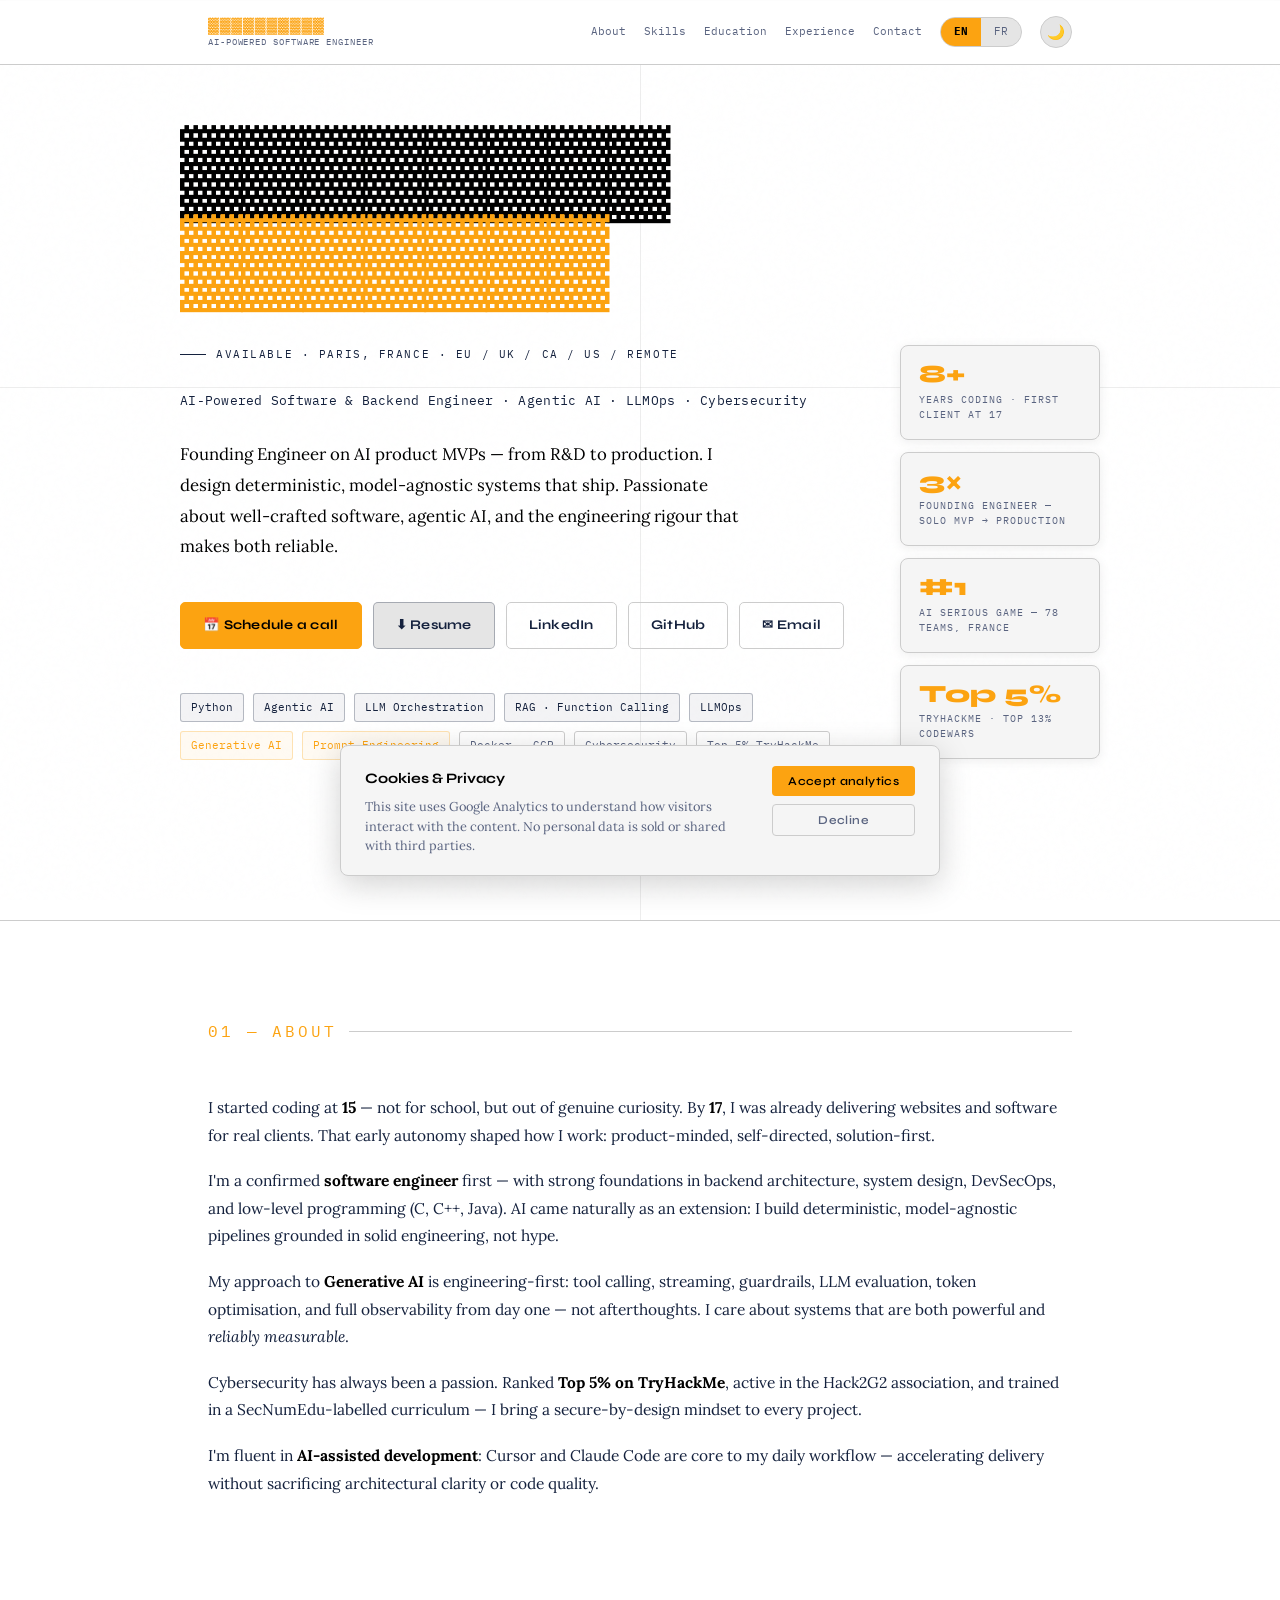
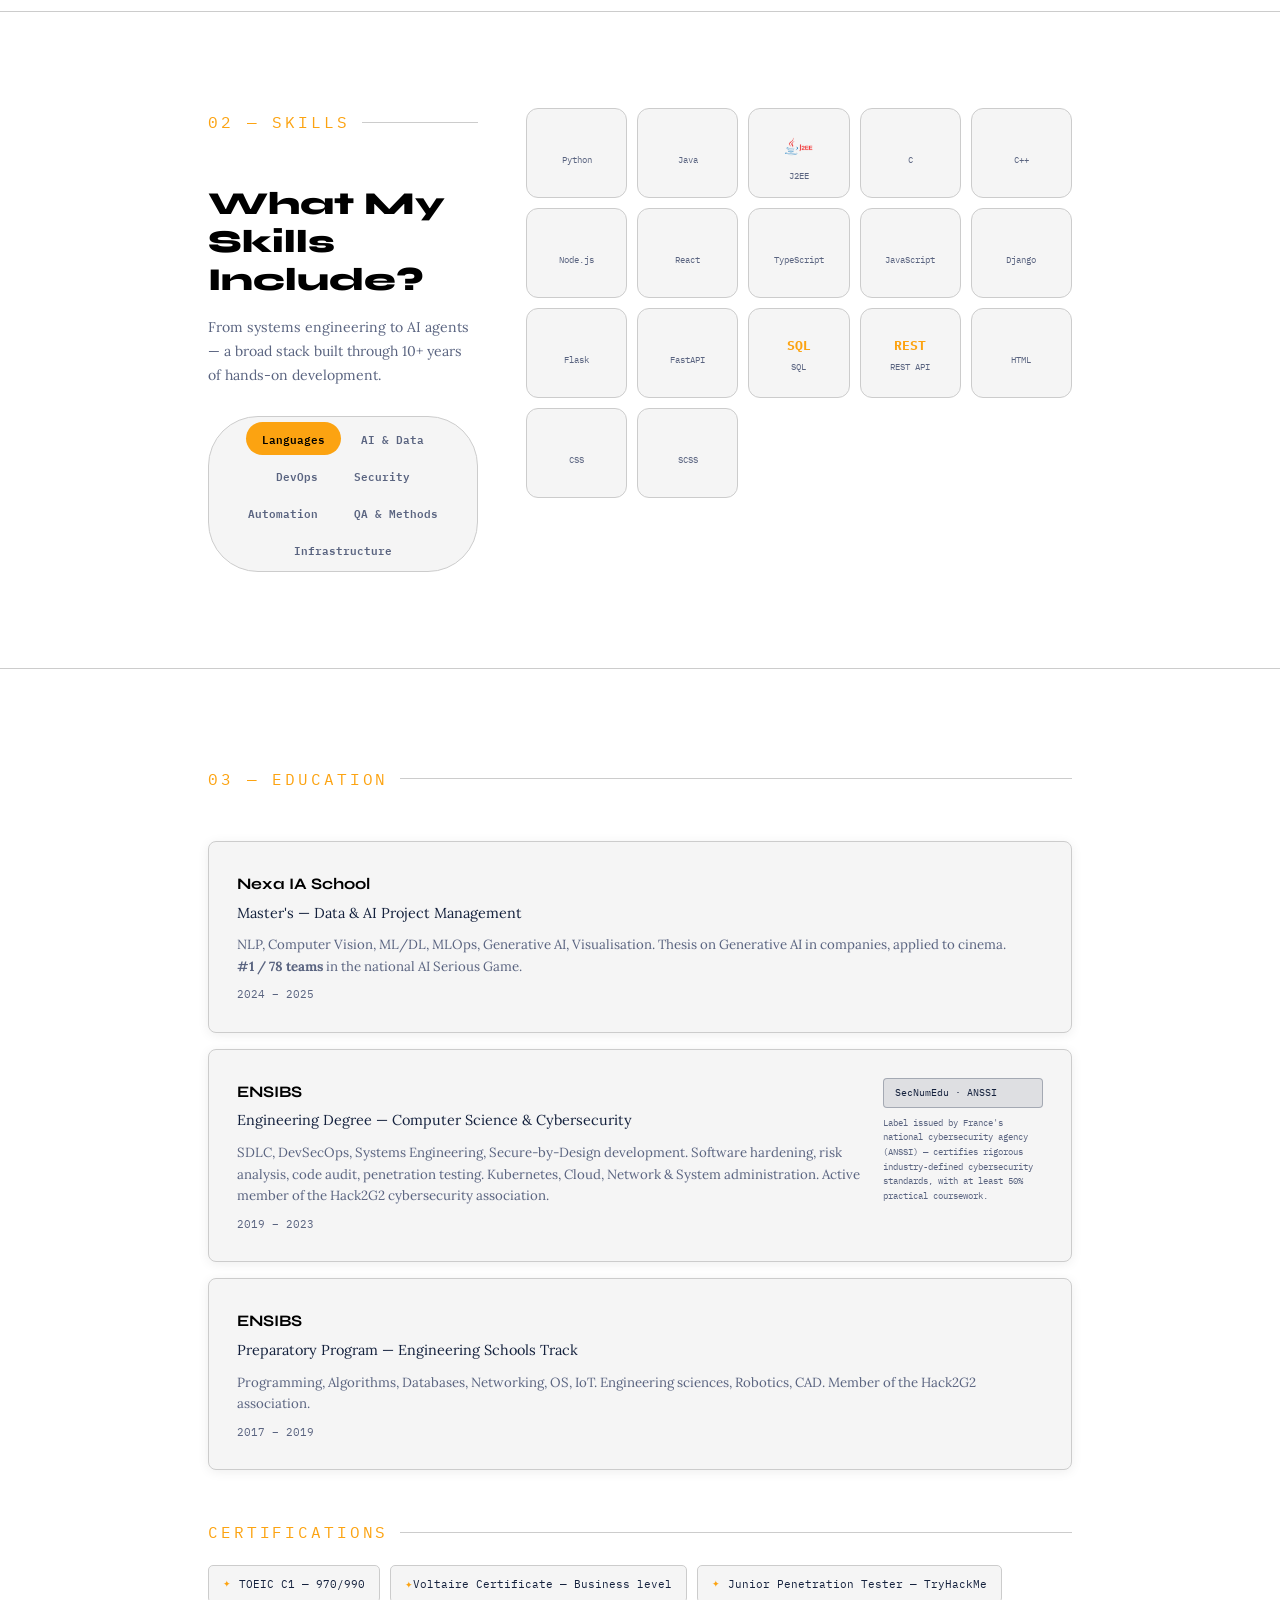
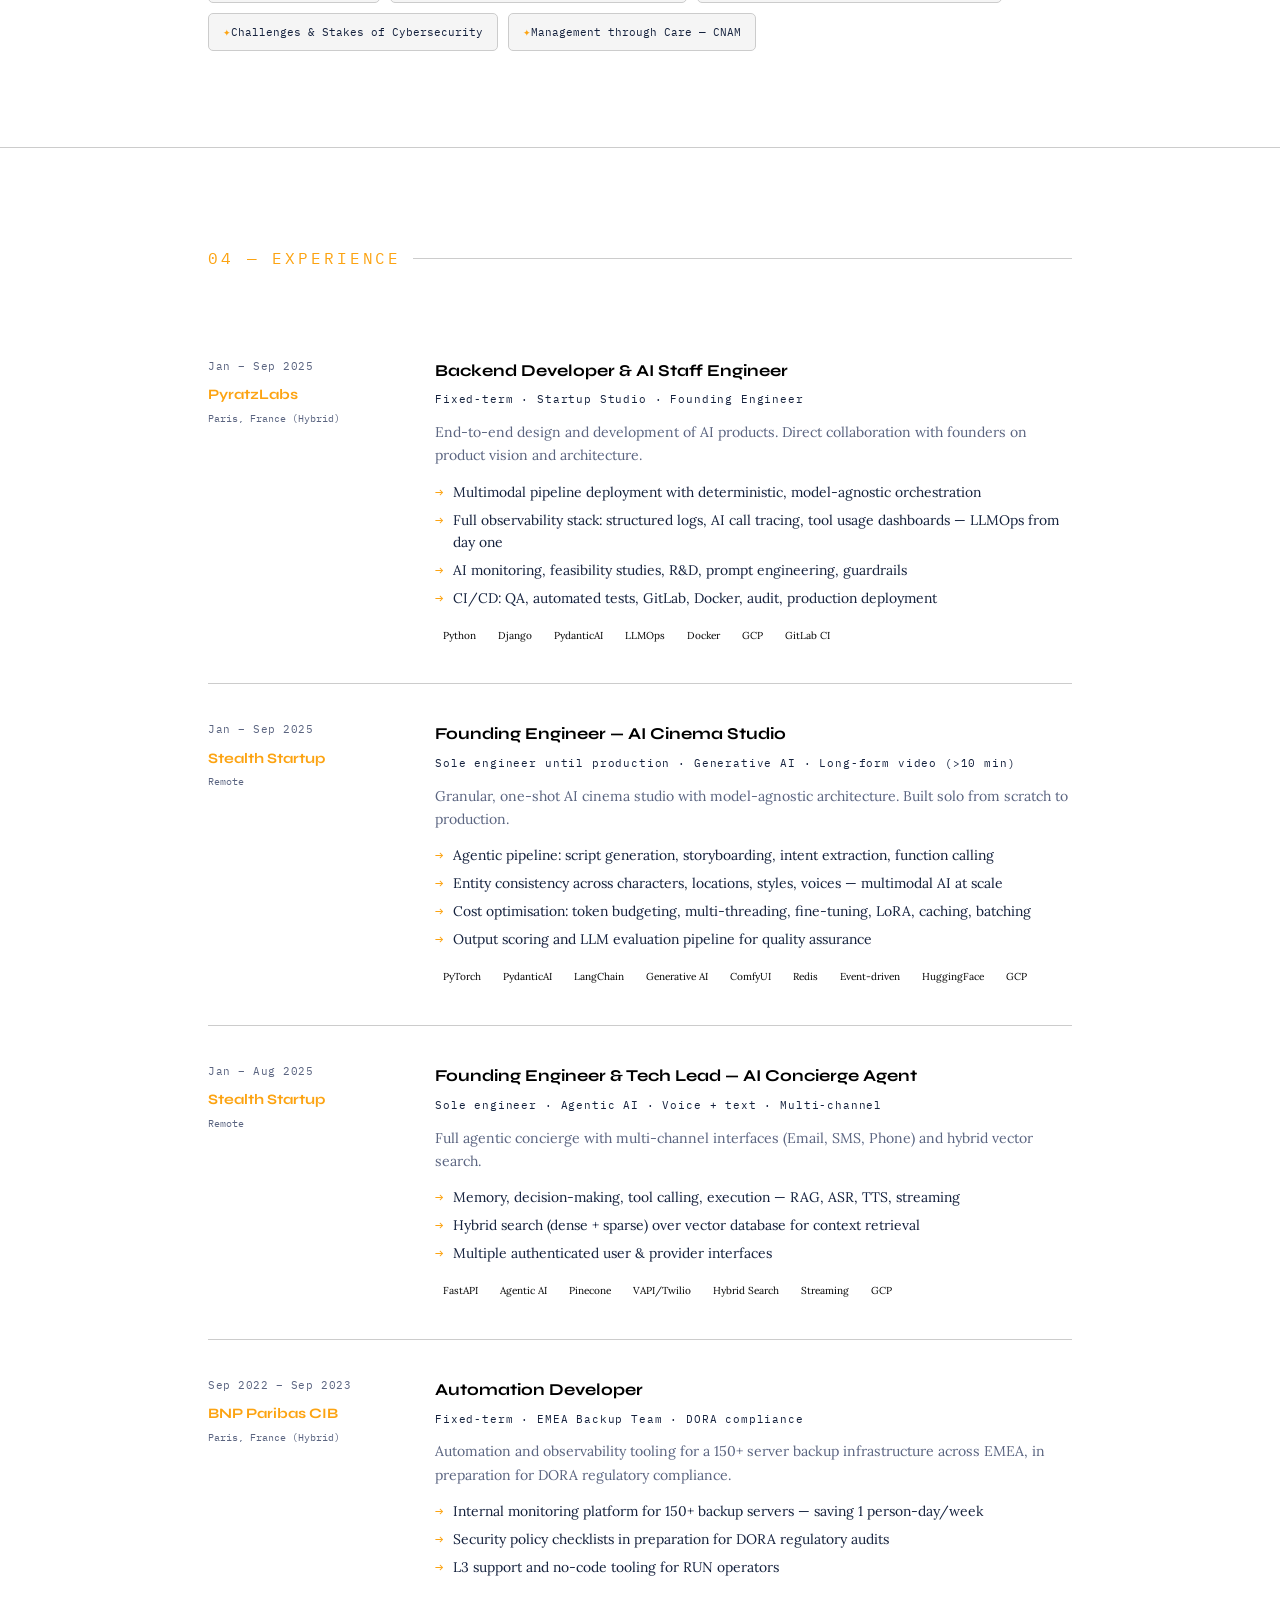
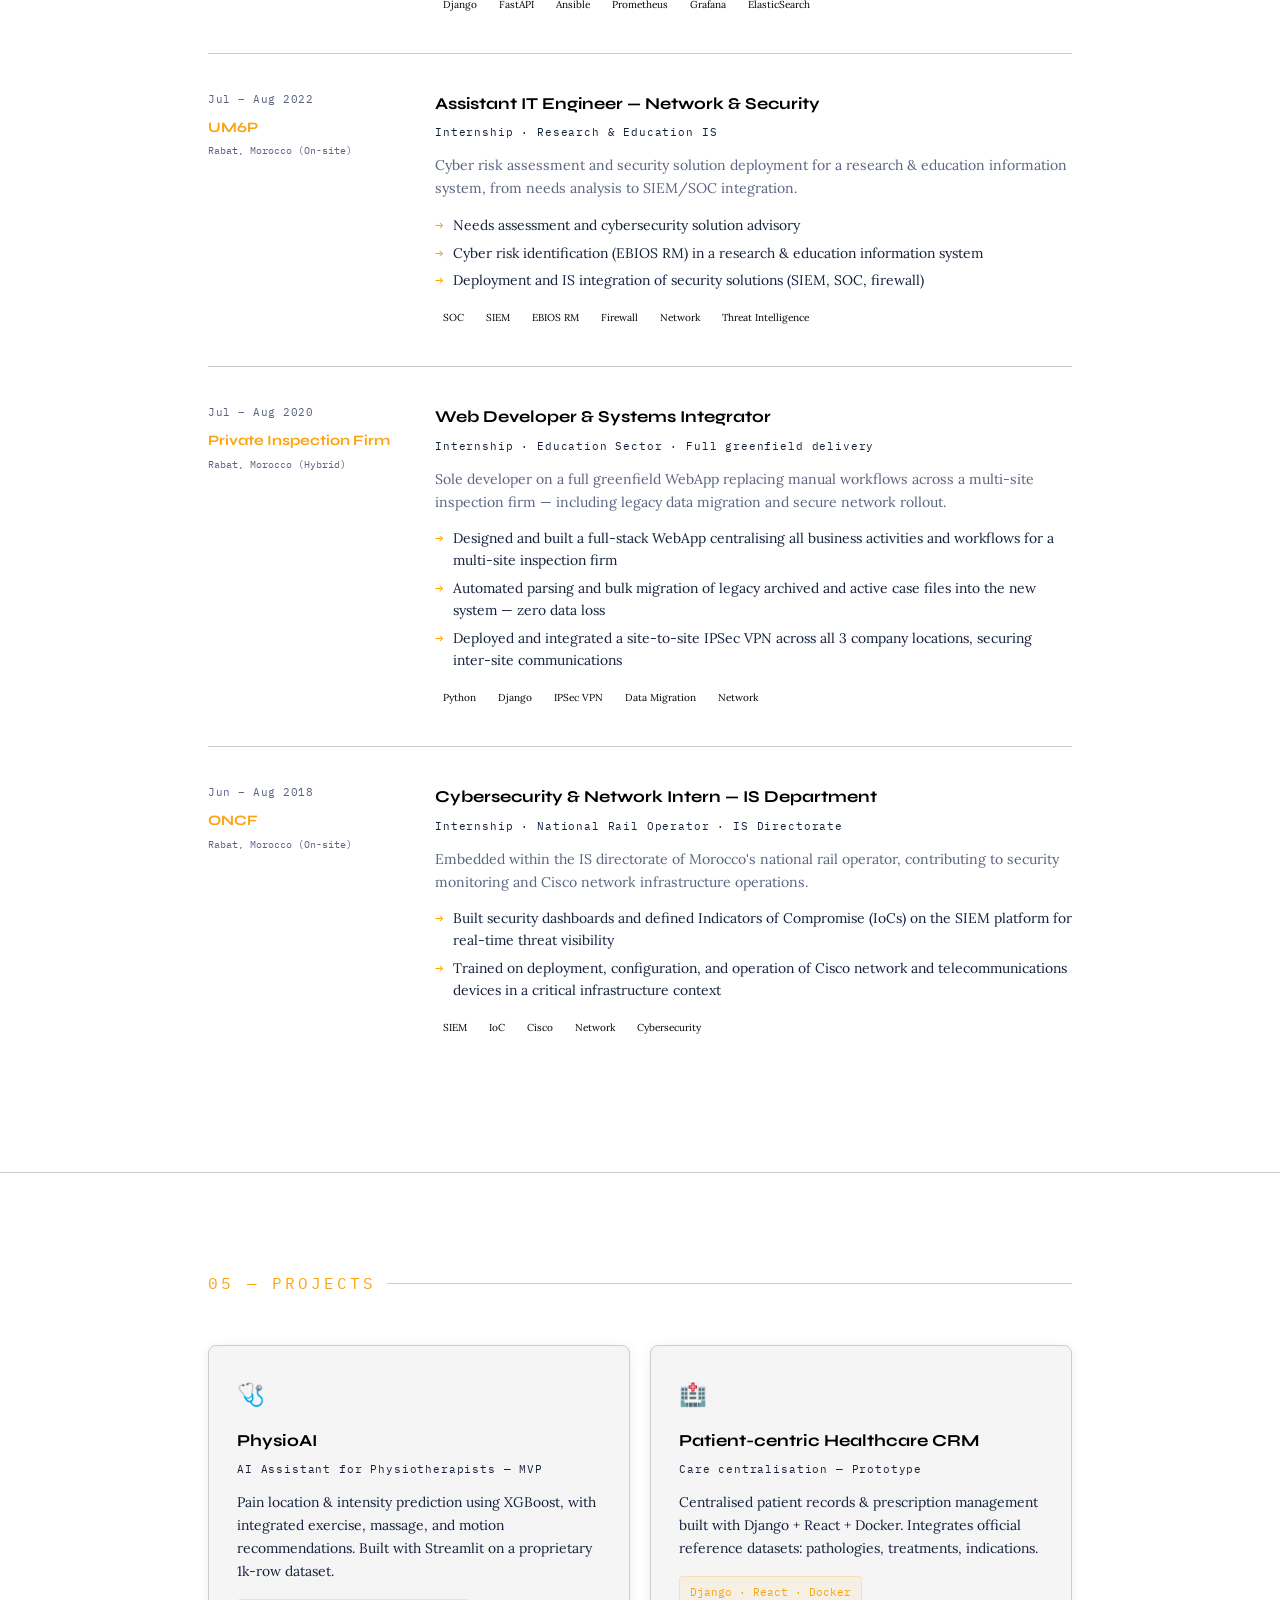
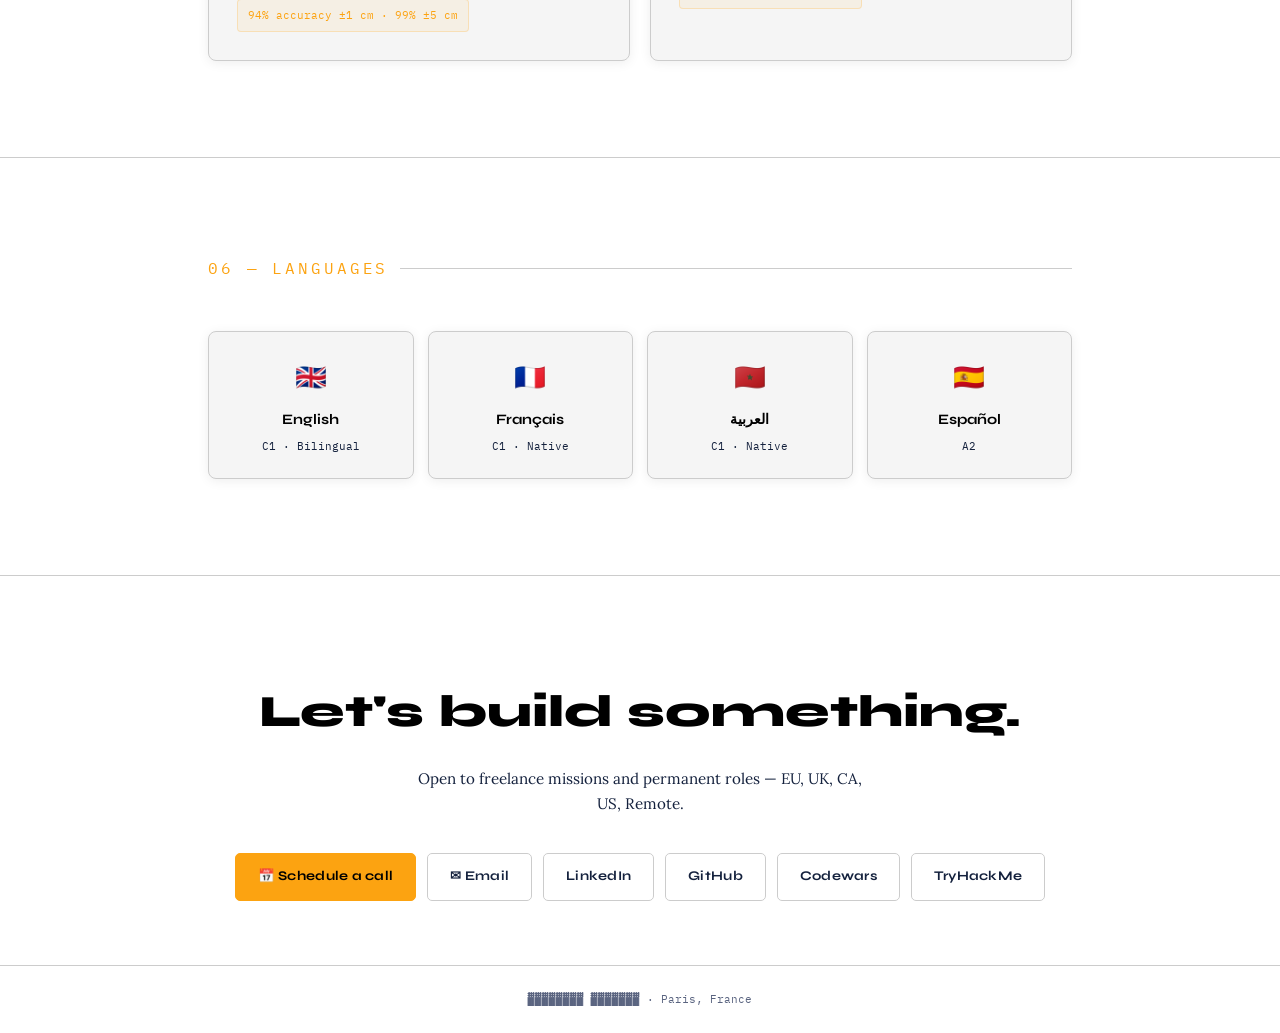
==== index.html @ 72121449 "Swap 'skills' and 'education' sections' order" ====
<!DOCTYPE html>
<html lang="en">
<head>
  <meta charset="UTF-8" />
  <meta name="viewport" content="width=device-width, initial-scale=1.0" />
  <title>▓▓▓▓▓▓▓▓ ▓▓▓▓▓▓▓ — AI-Powered Software Engineer</title>
  <meta name="description" content="Software & Backend Engineer specialising in AI systems, LLM orchestration, agentic AI, and cybersecurity." />
  <meta name="keywords" content="AI Engineer, Backend Engineer, LLM, Agentic AI, RAG, Python, Django, FastAPI, LLMOps, Generative AI, Prompt Engineering, Software Engineer" />
  <!-- Prevent SEO tools from caching/indexing snippets that could expose PII -->
  <meta name="robots" content="nosnippet, noodp" />
  <link rel="preconnect" href="https://fonts.googleapis.com" />
  <link rel="preconnect" href="https://fonts.gstatic.com" crossorigin />
  <link href="https://fonts.googleapis.com/css2?family=Syne:wght@400;600;700;800&family=IBM+Plex+Mono:wght@400;500&family=Lora:ital,wght@0,400;0,500;1,400&display=swap" rel="stylesheet" />
  <link rel="stylesheet" href="css/style.css" />
  <link rel="stylesheet" href="https://cdn.jsdelivr.net/gh/devicons/devicon@latest/devicon.min.css" />
  <!-- Google Analytics 4 — loaded only after cookie consent (GDPR) -->
</head>
<body>

<!-- NAV ──────────────────────────────────────────────── -->
<nav id="mainNav">
  <div class="inner">
    <div class="nav-brand">
      <span class="nav-name" id="navName">▓▓▓▓▓▓▓▓▓▓</span>
      <!-- nav-title: class + data-lang merged correctly -->
      <span class="nav-title nt-en">AI-Powered Software Engineer</span>
      <span class="nav-title nt-fr" style="display:none">Ingénieur Logiciel · IA</span>
    </div>
    <div class="nav-links">
      <!-- Desktop links, hidden on mobile via CSS -->
      <a href="#about"    class="nl-en">About</a>
      <a href="#about"    class="nl-fr" style="display:none">À propos</a>
      <a href="#skills"   class="nl-en">Skills</a>
      <a href="#skills"   class="nl-fr" style="display:none">Compétences</a>
      <a href="#edu"      class="nl-en">Education</a>
      <a href="#edu"      class="nl-fr" style="display:none">Formation</a>
      <a href="#exp"      class="nl-en">Experience</a>
      <a href="#exp"      class="nl-fr" style="display:none">Expérience</a>
      <a href="#contact"  class="nl-en">Contact</a>
      <a href="#contact"  class="nl-fr" style="display:none">Contact</a>
      <div class="lang-toggle">
        <span id="enBtn" class="active" onclick="setLang('en')">EN</span>
        <span id="frBtn" onclick="setLang('fr')">FR</span>
      </div>
      <!-- Theme switcher -->
      <button class="theme-btn" id="themeBtn" aria-label="Toggle dark mode" title="Toggle dark mode">🌙</button>
      <!-- Burger — visible on mobile only -->
      <button class="nav-burger" id="navBurger" aria-label="Toggle menu" aria-expanded="false">
        <span></span><span></span><span></span>
      </button>
    </div>
  </div>

  <!-- Mobile drawer -->
  <div class="nav-drawer" id="navDrawer" aria-hidden="true">
    <div class="nav-drawer-inner">
      <a href="#about"    class="dl-en"  onclick="closeDrawer()">About</a>
      <a href="#about"    class="dl-fr"  onclick="closeDrawer()" style="display:none">À propos</a>
      <a href="#skills"   class="dl-en"  onclick="closeDrawer()">Skills</a>
      <a href="#skills"   class="dl-fr"  onclick="closeDrawer()" style="display:none">Compétences</a>
      <a href="#edu"      class="dl-en"  onclick="closeDrawer()">Education</a>
      <a href="#edu"      class="dl-fr"  onclick="closeDrawer()" style="display:none">Formation</a>
      <a href="#exp"      class="dl-en"  onclick="closeDrawer()">Experience</a>
      <a href="#exp"      class="dl-fr"  onclick="closeDrawer()" style="display:none">Expérience</a>
      <a href="#projects" class="dl-en"  onclick="closeDrawer()">Projects</a>
      <a href="#projects" class="dl-fr"  onclick="closeDrawer()" style="display:none">Projets</a>
      <a href="#contact"  class="dl-en"  onclick="closeDrawer()">Contact</a>
      <a href="#contact"  class="dl-fr"  onclick="closeDrawer()" style="display:none">Contact</a>
      <div class="drawer-bottom">
        <div class="lang-toggle">
          <span onclick="setLang('en'); closeDrawer();" id="enBtnD">EN</span>
          <span onclick="setLang('fr'); closeDrawer();" id="frBtnD">FR</span>
        </div>
        <div class="drawer-theme-row">
          <span class="nt-en">Dark mode</span>
          <span class="nt-fr" style="display:none">Mode sombre</span>
          <button class="theme-btn" id="themeBtnD" aria-label="Toggle dark mode">🌙</button>
        </div>
      </div>
    </div>
  </div>
</nav>

<!-- HERO ─────────────────────────────────────────────── -->
<section id="hero">
  <div class="grid-line grid-v"></div>
  <div class="grid-line grid-h"></div>
  <div class="wrap hero-inner">

    <h1 class="name hero-name-full" id="heroName">▓▓▓▓▓▓▓▓<br /><em>▓▓▓▓▓▓▓</em></h1>

    <div class="hero-content">

      <div class="hero-tag">
        <span data-lang="en" class="vis">Available · Paris, France · EU / UK / CA / US / Remote</span>
        <span data-lang="fr">Disponible · Paris, France · UE / UK / CA / US / Remote</span>
      </div>

      <p class="hero-sub">
        <span data-lang="en" class="vis">AI-Powered Software &amp; Backend Engineer · Agentic AI · LLMOps · Cybersecurity</span>
        <span data-lang="fr">Ingénieur Logiciel &amp; Backend · IA Agentique · LLMOps · Cybersécurité</span>
      </p>

      <p class="hero-desc">
        <span data-lang="en" class="vis">Founding Engineer on AI product MVPs — from R&amp;D to production. I design deterministic, model-agnostic systems that ship. Passionate about well-crafted software, agentic AI, and the engineering rigour that makes both reliable.</span>
        <span data-lang="fr">Founding Engineer sur des MVPs IA — de la R&amp;D à la production. Je conçois des systèmes déterministes et model-agnostic qui passent en prod. Passionné par le logiciel bien conçu, l'IA agentique et la rigueur qui les rend fiables.</span>
      </p>

      <div class="hero-ctas">
        <a id="calLink1" href="#" target="_blank" class="btn btn-primary">
          <span data-lang="en" class="vis">📅 Schedule a call</span>
          <span data-lang="fr">📅 Planifier un appel</span>
        </a>
        <!-- Resume download — language-aware -->
        <a href="resume.pdf"    download data-lang="en" class="vis btn btn-dl">⬇ Resume</a>
        <a href="resume-fr.pdf" download data-lang="fr"     class="btn btn-dl">⬇ CV</a>
        <a id="liLink1" href="#" target="_blank" class="btn btn-ghost">LinkedIn</a>
        <a href="https://github.com/Grodzeus" target="_blank" class="btn btn-ghost">GitHub</a>
        <!-- Email — href injected by JS after page load (obfuscated in source) -->
        <a id="mailLink1" href="#" class="btn btn-ghost">✉ Email</a>
      </div>

      <div class="hero-badges">
        <span class="badge hi">Python</span>
        <span class="badge hi">Agentic AI</span>
        <span class="badge hi">LLM Orchestration</span>
        <span class="badge hi">RAG · Function Calling</span>
        <span class="badge hi">LLMOps</span>
        <span class="badge go">Generative AI</span>
        <span class="badge go">Prompt Engineering</span>
        <span class="badge">Docker · GCP</span>
        <span class="badge">Cybersecurity</span>
        <span class="badge">Top 5% TryHackMe</span>
      </div>

    </div>

    <div class="hero-stats">
      <div class="stat-card">
        <div class="stat-num">8+</div>
        <div class="stat-label" data-lang="en" class="vis">Years coding · first client at 17</div>
        <div class="stat-label" data-lang="fr">Ans de code · premier client à 17 ans</div>
      </div>
      <div class="stat-card">
        <div class="stat-num">3×</div>
        <div class="stat-label" data-lang="en" class="vis">Founding Engineer — solo MVP → production</div>
        <div class="stat-label" data-lang="fr">Founding Engineer — MVP solo → production</div>
      </div>
      <div class="stat-card">
        <div class="stat-num">#1</div>
        <div class="stat-label" data-lang="en" class="vis">AI Serious Game — 78 teams, France</div>
        <div class="stat-label" data-lang="fr">Serious Game IA — 78 équipes, France</div>
      </div>
      <div class="stat-card">
        <div class="stat-num">Top&nbsp;5%</div>
        <div class="stat-label">TryHackMe · Top 13% Codewars</div>
      </div>
    </div>

  </div>
</section>

<!-- ABOUT ────────────────────────────────────────────── -->
<section id="about">
  <div class="wrap">
    <div class="sec-label">
      <span data-lang="en" class="vis">01 — About</span>
      <span data-lang="fr">01 — À propos</span>
    </div>
    <div class="about-grid">

      <div class="about-text">
        <p data-lang="en" class="vis">
          I started coding at <strong>15</strong> — not for school, but out of genuine curiosity. By <strong>17</strong>, I was already delivering websites and software for real clients. That early autonomy shaped how I work: product-minded, self-directed, solution-first.
        </p>
        <p data-lang="fr">
          J'ai commencé à coder à <strong>15 ans</strong> — pas pour l'école, par curiosité sincère. À <strong>17 ans</strong>, je livrais déjà des sites web et logiciels à de vrais clients. Cette autonomie précoce a façonné ma façon de travailler : orienté produit, autonome, centré sur la solution.
        </p>
        <p data-lang="en" class="vis">
          I'm a confirmed <strong>software engineer</strong> first — with strong foundations in backend architecture, system design, DevSecOps, and low-level programming (C, C++, Java). AI came naturally as an extension: I build deterministic, model-agnostic pipelines grounded in solid engineering, not hype.
        </p>
        <p data-lang="fr">
          Je suis avant tout un <strong>ingénieur logiciel confirmé</strong> — avec des bases solides en architecture backend, conception système, DevSecOps et programmation bas niveau (C, C++, Java). L'IA est venue naturellement : je construis des pipelines déterministes et model-agnostic fondés sur de la rigueur, pas sur du buzz.
        </p>
        <p data-lang="en" class="vis">
          My approach to <strong>Generative AI</strong> is engineering-first: tool calling, streaming, guardrails, LLM evaluation, token optimisation, and full observability from day one — not afterthoughts. I care about systems that are both powerful and <em>reliably measurable</em>.
        </p>
        <p data-lang="fr">
          Mon approche de l'<strong>IA générative</strong> est engineering-first : function calling, streaming, guardrails, évaluation de LLMs, optimisation des tokens et observabilité complète dès le départ — pas en option. Je construis des systèmes puissants <em>et mesurables</em>.
        </p>
        <p data-lang="en" class="vis">
          Cybersecurity has always been a passion. Ranked <strong>Top 5% on TryHackMe</strong>, active in the Hack2G2 association, and trained in a SecNumEdu-labelled curriculum — I bring a secure-by-design mindset to every project.
        </p>
        <p data-lang="fr">
          La cybersécurité a toujours été une passion. Classé <strong>Top 5% sur TryHackMe</strong>, actif au sein de l'association Hack2G2, et formé dans un cursus labellisé SecNumEdu — j'apporte une approche secure-by-design à chaque projet.
        </p>
        <p data-lang="en" class="vis">
          I'm fluent in <strong>AI-assisted development</strong>: Cursor and Claude Code are core to my daily workflow — accelerating delivery without sacrificing architectural clarity or code quality.
        </p>
        <p data-lang="fr">
          Je maîtrise le <strong>développement assisté par IA</strong> : Cursor et Claude Code font partie intégrante de mon workflow — pour accélérer sans sacrifier la clarté architecturale ni la qualité du code.
        </p>
      </div>

    </div>
  </div>
</section>


<!-- SKILLS ───────────────────────────────────────────── -->
<section id="skills">
  <div class="wrap">
    <div class="skills-layout">

      <!-- LEFT PANEL -->
      <div class="skills-info">
        <div class="sec-label">
          <span data-lang="en" class="vis">02 — Skills</span>
          <span data-lang="fr">02 — Compétences</span>
        </div>
        <h2 class="skills-heading">
          <span data-lang="en" class="vis">What My Skills<br>Include?</span>
          <span data-lang="fr">Quelles sont<br>mes compétences&nbsp;?</span>
        </h2>
        <p class="skills-desc">
          <span data-lang="en" class="vis">From systems engineering to AI agents — a broad stack built through 10+ years of hands-on development.</span>
          <span data-lang="fr">Des systèmes à l'IA agentique — une stack large construite sur plus de 10 ans de développement terrain.</span>
        </p>
        <div class="skills-tabs" role="tablist">
          <button class="skill-tab active" data-tab="languages" role="tab">
            <span data-lang="en" class="vis">Languages</span><span data-lang="fr">Langages</span>
          </button>
          <button class="skill-tab" data-tab="ai" role="tab">
            <span data-lang="en" class="vis">AI &amp; Data</span><span data-lang="fr">IA &amp; Données</span>
          </button>
          <button class="skill-tab" data-tab="devops" role="tab">DevOps</button>
          <button class="skill-tab" data-tab="security" role="tab">
            <span data-lang="en" class="vis">Security</span><span data-lang="fr">Sécurité</span>
          </button>
          <button class="skill-tab" data-tab="automation" role="tab">
            <span data-lang="en" class="vis">Automation</span><span data-lang="fr">Automatisation</span>
          </button>
          <button class="skill-tab" data-tab="qa" role="tab">
            <span data-lang="en" class="vis">QA &amp; Methods</span><span data-lang="fr">QA &amp; Méthodes</span>
          </button>
          <button class="skill-tab" data-tab="infra" role="tab">
            <span data-lang="en" class="vis">Infrastructure</span><span data-lang="fr">Infrastructure</span>
          </button>
        </div>
      </div>

      <!-- RIGHT PANEL: icon grid -->
      <div class="skills-icons" id="skillsGrid">

        <!-- ── LANGUAGES ── -->
        <div class="skill-icon-card" data-tab="languages">
          <i class="devicon-python-plain colored"></i>
          <span>Python</span>
        </div>
        <div class="skill-icon-card" data-tab="languages">
          <i class="devicon-java-plain colored"></i>
          <span>Java</span>
        </div>
        <div class="skill-icon-card" data-tab="languages">
          <img src="assets/images/skills/j2ee.png" alt="J2EE" class="skill-svg-icon">
          <span>J2EE</span>
        </div>
        <div class="skill-icon-card" data-tab="languages">
          <i class="devicon-c-plain colored"></i>
          <span>C</span>
        </div>
        <div class="skill-icon-card" data-tab="languages">
          <i class="devicon-cplusplus-plain colored"></i>
          <span>C++</span>
        </div>
        <div class="skill-icon-card" data-tab="languages">
          <i class="devicon-nodejs-plain colored"></i>
          <span>Node.js</span>
        </div>
        <div class="skill-icon-card" data-tab="languages">
          <i class="devicon-react-original colored"></i>
          <span>React</span>
        </div>
        <div class="skill-icon-card" data-tab="languages">
          <i class="devicon-typescript-plain colored"></i>
          <span>TypeScript</span>
        </div>
        <div class="skill-icon-card" data-tab="languages">
          <i class="devicon-javascript-plain colored"></i>
          <span>JavaScript</span>
        </div>
        <div class="skill-icon-card" data-tab="languages">
          <i class="devicon-django-plain colored"></i>
          <span>Django</span>
        </div>
        <div class="skill-icon-card" data-tab="languages">
          <i class="devicon-flask-original colored"></i>
          <span>Flask</span>
        </div>
        <div class="skill-icon-card" data-tab="languages">
          <i class="devicon-fastapi-plain colored"></i>
          <span>FastAPI</span>
        </div>
        <div class="skill-icon-card" data-tab="languages">
          <span class="skill-abbr">SQL</span>
          <span>SQL</span>
        </div>
        <div class="skill-icon-card" data-tab="languages">
          <span class="skill-abbr">REST</span>
          <span>REST API</span>
        </div>
        <div class="skill-icon-card" data-tab="languages">
          <i class="devicon-html5-plain colored"></i>
          <span>HTML</span>
        </div>
        <div class="skill-icon-card" data-tab="languages">
          <i class="devicon-css3-plain colored"></i>
          <span>CSS</span>
        </div>
        <div class="skill-icon-card" data-tab="languages">
          <i class="devicon-sass-plain colored"></i>
          <span>SCSS</span>
        </div>

        <!-- ── AI & DATA ── -->
        <div class="skill-icon-card" data-tab="ai">
          <i class="devicon-pytorch-plain colored"></i>
          <span>PyTorch</span>
        </div>
        <div class="skill-icon-card" data-tab="ai">
          <img src="https://cdn.simpleicons.org/huggingface" alt="HuggingFace" class="skill-svg-icon">
          <span>HuggingFace</span>
        </div>
        <div class="skill-icon-card" data-tab="ai">
          <i class="devicon-scikitlearn-plain colored"></i>
          <span>scikit-learn</span>
        </div>
        <div class="skill-icon-card" data-tab="ai">
          <span class="skill-abbr">XGB</span>
          <span>XGBoost</span>
        </div>
        <div class="skill-icon-card" data-tab="ai">
          <img src="https://cdn.simpleicons.org/langchain" alt="LangChain" class="skill-svg-icon">
          <span>LangChain</span>
        </div>
        <div class="skill-icon-card" data-tab="ai">
          <img src="https://cdn.simpleicons.org/pydantic" alt="PydanticAI" class="skill-svg-icon">
          <span>PydanticAI</span>
        </div>
        <div class="skill-icon-card" data-tab="ai">
          <span class="skill-abbr">RAG</span>
          <span>RAG</span>
        </div>
        <div class="skill-icon-card" data-tab="ai">
          <span class="skill-abbr">PE</span>
          <span>Prompt Eng.</span>
        </div>
        <div class="skill-icon-card" data-tab="ai">
          <span class="skill-abbr">AGT</span>
          <span>Agentic AI</span>
        </div>
        <div class="skill-icon-card" data-tab="ai">
          <span class="skill-abbr">LLM</span>
          <span>LLMOps</span>
        </div>
        <div class="skill-icon-card" data-tab="ai">
          <span class="skill-abbr">NLP</span>
          <span>NLP</span>
        </div>
        <div class="skill-icon-card" data-tab="ai">
          <span class="skill-abbr">ML</span>
          <span>ML / DL</span>
        </div>
        <div class="skill-icon-card" data-tab="ai">
          <span class="skill-abbr">RLHF</span>
          <span>RLHF</span>
        </div>
        <div class="skill-icon-card" data-tab="ai">
          <span class="skill-abbr">LoRA</span>
          <span>Fine-tuning</span>
        </div>
        <div class="skill-icon-card" data-tab="ai">
          <span class="skill-abbr">MCP</span>
          <span>MCP</span>
        </div>
        <div class="skill-icon-card" data-tab="ai">
          <span class="skill-abbr">MM</span>
          <span>Multimodal AI</span>
        </div>
        <div class="skill-icon-card" data-tab="ai">
          <span class="skill-abbr">PIN</span>
          <span>Pinecone</span>
        </div>
        <div class="skill-icon-card" data-tab="ai">
          <span class="skill-abbr">CUI</span>
          <span>ComfyUI</span>
        </div>
        <div class="skill-icon-card" data-tab="ai">
          <span class="skill-abbr">DATA</span>
          <span>Data Processing</span>
        </div>
        <div class="skill-icon-card" data-tab="ai">
          <i class="devicon-numpy-plain colored"></i>
          <span>Numpy</span>
        </div>

        <!-- ── DEVOPS ── -->
        <div class="skill-icon-card" data-tab="devops">
          <i class="devicon-docker-plain colored"></i>
          <span>Docker</span>
        </div>
        <div class="skill-icon-card" data-tab="devops">
          <i class="devicon-kubernetes-plain colored"></i>
          <span>Kubernetes</span>
        </div>
        <div class="skill-icon-card" data-tab="devops">
          <i class="devicon-googlecloud-plain colored"></i>
          <span>GCP</span>
        </div>
        <div class="skill-icon-card" data-tab="devops">
          <i class="devicon-redis-plain colored"></i>
          <span>Redis</span>
        </div>
        <div class="skill-icon-card" data-tab="devops">
          <i class="devicon-postgresql-plain colored"></i>
          <span>PostgreSQL</span>
        </div>
        <div class="skill-icon-card" data-tab="devops">
          <i class="devicon-mysql-plain colored"></i>
          <span>MySQL</span>
        </div>
        <div class="skill-icon-card" data-tab="devops">
          <i class="devicon-mongodb-plain colored"></i>
          <span>MongoDB</span>
        </div>
        <div class="skill-icon-card" data-tab="devops">
          <i class="devicon-mariadb-plain colored"></i>
          <span>MariaDB</span>
        </div>
        <div class="skill-icon-card" data-tab="devops">
          <i class="devicon-gitlab-plain colored"></i>
          <span>GitLab CI/CD</span>
        </div>
        <div class="skill-icon-card" data-tab="devops">
          <i class="devicon-jenkins-plain colored"></i>
          <span>Jenkins</span>
        </div>
        <div class="skill-icon-card" data-tab="devops">
          <i class="devicon-ansible-plain colored"></i>
          <span>Ansible</span>
        </div>
        <div class="skill-icon-card" data-tab="devops">
          <i class="devicon-helm-plain colored"></i>
          <span>Helm</span>
        </div>
        <div class="skill-icon-card" data-tab="devops">
          <i class="devicon-prometheus-plain colored"></i>
          <span>Prometheus</span>
        </div>
        <div class="skill-icon-card" data-tab="devops">
          <i class="devicon-grafana-plain colored"></i>
          <span>Grafana</span>
        </div>
        <div class="skill-icon-card" data-tab="devops">
          <i class="devicon-elasticsearch-plain colored"></i>
          <span>ElasticSearch</span>
        </div>
        <div class="skill-icon-card" data-tab="devops">
          <i class="devicon-amazonwebservices-plain colored"></i>
          <span>S3 / AWS</span>
        </div>
        <div class="skill-icon-card" data-tab="devops">
          <i class="devicon-swagger-plain colored"></i>
          <span>Swagger</span>
        </div>
        <div class="skill-icon-card" data-tab="devops">
          <i class="devicon-sqlalchemy-plain colored"></i>
          <span>SQLAlchemy</span>
        </div>
        <div class="skill-icon-card" data-tab="devops">
          <i class="devicon-terraform-plain colored"></i>
          <span>IaC</span>
        </div>
        <div class="skill-icon-card" data-tab="devops">
          <span class="skill-abbr">OBS</span>
          <span>Observability</span>
        </div>
        <div class="skill-icon-card" data-tab="devops">
          <span class="skill-abbr">AT</span>
          <span>Ansible Tower</span>
        </div>

        <!-- ── SECURITY ── -->
        <div class="skill-icon-card" data-tab="security">
          <i class="devicon-kalilinux-original colored"></i>
          <span>Pentesting</span>
        </div>
        <div class="skill-icon-card" data-tab="security">
          <span class="skill-abbr">SOC</span>
          <span>SOC / SIEM</span>
        </div>
        <div class="skill-icon-card" data-tab="security">
          <span class="skill-abbr">IDS</span>
          <span>HIDS / NIDS</span>
        </div>
        <div class="skill-icon-card" data-tab="security">
          <span class="skill-abbr">FW</span>
          <span>Firewalls</span>
        </div>
        <div class="skill-icon-card" data-tab="security">
          <span class="skill-abbr">CVE</span>
          <span>Vuln. Assessment</span>
        </div>
        <div class="skill-icon-card" data-tab="security">
          <span class="skill-abbr">DSO</span>
          <span>DevSecOps</span>
        </div>
        <div class="skill-icon-card" data-tab="security">
          <span class="skill-abbr">TI</span>
          <span>Threat Intel</span>
        </div>
        <div class="skill-icon-card" data-tab="security">
          <span class="skill-abbr">FOR</span>
          <span>Forensics</span>
        </div>
        <div class="skill-icon-card" data-tab="security">
          <span class="skill-abbr">AIS</span>
          <span>AI Security</span>
        </div>
        <div class="skill-icon-card" data-tab="security">
          <span class="skill-abbr">REV</span>
          <span>Reverse-engineering</span>
        </div>
        <div class="skill-icon-card" data-tab="security">
          <span class="skill-abbr">ACF</span>
          <span data-lang="en" class="vis">Config. Audit</span>
          <span data-lang="fr">Audit de configuration</span>
        </div>
        <div class="skill-icon-card" data-tab="security">
          <span class="skill-abbr">A-S</span>
          <span data-lang="en" class="vis">Security Audit</span>
          <span data-lang="fr">Audit de sécurité</span>
        </div>
        <div class="skill-icon-card" data-tab="security">
          <span class="skill-abbr">A-C</span>
          <span data-lang="en" class="vis">Code Audit</span>
          <span data-lang="fr">Audit de code</span>
        </div>

        <!-- ── AUTOMATION ── -->
        <div class="skill-icon-card" data-tab="automation">
          <i class="devicon-selenium-plain colored"></i>
          <span>Selenium</span>
        </div>
        <div class="skill-icon-card" data-tab="automation">
          <i class="devicon-puppeteer-plain colored"></i>
          <span>Puppeteer</span>
        </div>
        <div class="skill-icon-card" data-tab="automation">
          <i class="devicon-playwright-plain colored"></i>
          <span>Playwright</span>
        </div>
        <div class="skill-icon-card" data-tab="automation">
          <i class="devicon-bash-plain colored"></i>
          <span>Scripting</span>
        </div>
        <div class="skill-icon-card" data-tab="automation">
          <img src="https://cdn.simpleicons.org/n8n" alt="N8N" class="skill-svg-icon">
          <span>N8N</span>
        </div>
        <div class="skill-icon-card" data-tab="automation">
          <span class="skill-abbr">SCR</span>
          <span>Scraping</span>
        </div>

        <!-- ── QA & METHODS ── -->
        <div class="skill-icon-card" data-tab="qa">
          <i class="devicon-jira-plain colored"></i>
          <span>Agile / Scrum</span>
        </div>
        <div class="skill-icon-card" data-tab="qa">
          <span class="skill-abbr">SDLC</span>
          <span>SDLC</span>
        </div>
        <div class="skill-icon-card" data-tab="qa">
          <span class="skill-abbr">UT</span>
          <span>Unit Testing</span>
        </div>
        <div class="skill-icon-card" data-tab="qa">
          <span class="skill-abbr">TDD</span>
          <span>TDD</span>
        </div>
        <div class="skill-icon-card" data-tab="qa">
          <i class="devicon-pytest-plain colored"></i>
          <span>Pytest</span>
        </div>

        <!-- ── INFRASTRUCTURE ── -->
        <div class="skill-icon-card" data-tab="infra">
          <span class="skill-abbr">NET</span>
          <span>Network</span>
        </div>
        <div class="skill-icon-card" data-tab="infra">
          <span class="skill-abbr">RTG</span>
          <span>Routing</span>
        </div>
        <div class="skill-icon-card" data-tab="infra">
          <span class="skill-abbr">TCP</span>
          <span>TCP/IP</span>
        </div>
        <div class="skill-icon-card" data-tab="infra">
          <span class="skill-abbr">CSC</span>
          <span>Cisco</span>
        </div>
        <div class="skill-icon-card" data-tab="infra">
          <span class="skill-abbr">GNS</span>
          <span>GNS3</span>
        </div>
        <div class="skill-icon-card" data-tab="infra">
          <span class="skill-abbr">DEP</span>
          <span>Deployment</span>
        </div>
        <div class="skill-icon-card" data-tab="infra">
          <span class="skill-abbr">MS</span>
          <span>Micro-services</span>
        </div>

      </div><!-- /skills-icons -->
    </div><!-- /skills-layout -->
  </div>
</section>


<!-- EDUCATION ────────────────────────────────────────── -->
<section id="edu">
  <div class="wrap">
    <div class="sec-label">
      <span data-lang="en" class="vis">03 — Education</span>
      <span data-lang="fr">03 — Formation</span>
    </div>
    <div class="edu-list">

      <div class="edu-card">
        <div>
          <div class="edu-school">Nexa IA School</div>
          <div class="edu-degree" data-lang="en" class="vis">Master's — Data &amp; AI Project Management</div>
          <div class="edu-degree" data-lang="fr">Master — Data &amp; AI Project Management</div>
          <div class="edu-note" data-lang="en" class="vis">NLP, Computer Vision, ML/DL, MLOps, Generative AI, Visualisation. Thesis on Generative AI in companies, applied to cinema. <strong>#1 / 78 teams</strong> in the national AI Serious Game.</div>
          <div class="edu-note" data-lang="fr">NLP, Vision par ordinateur, ML/DL, MLOps, IA Générative, Visualisation. Mémoire sur l'IA générative en entreprise, appliquée au cinéma. <strong>#1 / 78 équipes</strong> au Serious Game IA national.</div>
          <div class="edu-year">2024 – 2025</div>
        </div>
        <div></div>
      </div>

      <div class="edu-card">
        <div>
          <div class="edu-school">ENSIBS</div>
          <div class="edu-degree" data-lang="en" class="vis">Engineering Degree — Computer Science &amp; Cybersecurity</div>
          <div class="edu-degree" data-lang="fr">Diplôme d'Ingénieur — Informatique &amp; Cybersécurité</div>
          <div class="edu-note" data-lang="en" class="vis">SDLC, DevSecOps, Systems Engineering, Secure-by-Design development. Software hardening, risk analysis, code audit, penetration testing. Kubernetes, Cloud, Network &amp; System administration. Active member of the Hack2G2 cybersecurity association.</div>
          <div class="edu-note" data-lang="fr">SDLC, DevSecOps, Génie Logiciel, développement Secure-by-Design. Durcissement logiciel, analyse de risques, audit de code, tests d'intrusion. Kubernetes, Cloud, administration réseau &amp; système. Membre actif de l'association Hack2G2.</div>
          <div class="edu-year">2019 – 2023</div>
        </div>
        <div>
          <div class="edu-badge">SecNumEdu · ANSSI</div>
          <div class="edu-badge-note" data-lang="en" class="vis">Label issued by France's national cybersecurity agency (ANSSI) — certifies rigorous industry-defined cybersecurity standards, with at least 50% practical coursework.</div>
          <div class="edu-badge-note" data-lang="fr">Label de l'ANSSI — atteste que la formation répond aux critères de l'agence nationale de cybersécurité, avec au moins 50% d'enseignements pratiques.</div>
        </div>
      </div>

      <div class="edu-card">
        <div>
          <div class="edu-school">ENSIBS</div>
          <div class="edu-degree" data-lang="en" class="vis">Preparatory Program — Engineering Schools Track</div>
          <div class="edu-degree" data-lang="fr">Classes Préparatoires Intégrées — Cycle Ingénieur</div>
          <div class="edu-note" data-lang="en" class="vis">Programming, Algorithms, Databases, Networking, OS, IoT. Engineering sciences, Robotics, CAD. Member of the Hack2G2 association.</div>
          <div class="edu-note" data-lang="fr">Programmation, Algorithmique, BDD, Réseaux, OS, IoT. Sciences de l'ingénieur, Robotique, CAO. Membre de l'association Hack2G2.</div>
          <div class="edu-year">2017 – 2019</div>
        </div>
        <div></div>
      </div>

    </div>

    <div style="margin-top:48px;">
      <div class="sec-label" style="margin-bottom:16px;">
        <span data-lang="en" class="vis">Certifications</span>
        <span data-lang="fr">Certifications</span>
      </div>
      <div class="cert-grid">
        <div class="cert-item">TOEIC C1 — 970/990</div>
        <div class="cert-item" data-lang="en" class="vis">Voltaire Certificate — Business level</div>
        <div class="cert-item" data-lang="fr">Certificat Voltaire — Niveau professionnel</div>
        <div class="cert-item">Junior Penetration Tester — TryHackMe</div>
        <div class="cert-item" data-lang="en" class="vis">Challenges &amp; Stakes of Cybersecurity</div>
        <div class="cert-item" data-lang="fr">Enjeux et défis de la cybersécurité</div>
        <div class="cert-item" data-lang="en" class="vis">Management through Care — CNAM</div>
        <div class="cert-item" data-lang="fr">Management par le Care — CNAM</div>
      </div>
    </div>
  </div>
</section>


<!-- EXPERIENCE ───────────────────────────────────────── -->
<section id="exp">
  <div class="wrap">
    <div class="sec-label">
      <span data-lang="en" class="vis">04 — Experience</span>
      <span data-lang="fr">04 — Expérience</span>
    </div>
    <div class="exp-list">

      <!-- PyratzLabs -->
      <div class="exp-item">
        <div>
          <div class="exp-period">Jan – Sep 2025</div>
          <div class="exp-co">PyratzLabs</div>
          <div class="exp-loc">Paris, France (Hybrid)</div>
          <div class="exp-loc" data-lang="fr">Paris, France (Hybride)</div>
        </div>
        <div>
          <div class="exp-role" data-lang="en" class="vis">Backend Developer &amp; AI Staff Engineer</div>
          <div class="exp-role" data-lang="fr">Développeur Backend &amp; AI Staff Engineer</div>
          <div class="exp-type" data-lang="en" class="vis">Fixed-term · Startup Studio · Founding Engineer</div>
          <div class="exp-type" data-lang="fr">CDD · Startup Studio · Founding Engineer</div>
          <div class="exp-desc" data-lang="en" class="vis">End-to-end design and development of AI products. Direct collaboration with founders on product vision and architecture.</div>
          <div class="exp-desc" data-lang="fr">Conception et développement end-to-end de produits IA. Collaboration directe avec les fondateurs sur la vision produit et l'architecture.</div>
          <ul class="exp-bullets">
            <li data-lang="en" class="vis">Multimodal pipeline deployment with deterministic, model-agnostic orchestration</li>
            <li data-lang="fr">Déploiement de pipelines multimodaux avec orchestration déterministe et model-agnostic</li>
            <li data-lang="en" class="vis">Full observability stack: structured logs, AI call tracing, tool usage dashboards — LLMOps from day one</li>
            <li data-lang="fr">Stack d'observabilité complète : logs structurés, traçage des appels IA, dashboards outils — LLMOps dès le départ</li>
            <li data-lang="en" class="vis">AI monitoring, feasibility studies, R&amp;D, prompt engineering, guardrails</li>
            <li data-lang="fr">Monitoring IA, études de faisabilité, R&amp;D, prompt engineering, guardrails</li>
            <li data-lang="en" class="vis">CI/CD: QA, automated tests, GitLab, Docker, audit, production deployment</li>
            <li data-lang="fr">CI/CD : QA, tests automatisés, GitLab, Docker, audit, déploiement production</li>
          </ul>
          <div class="exp-stack">
            <span class="tag">Python</span><span class="tag">Django</span><span class="tag">PydanticAI</span>
            <span class="tag">LLMOps</span><span class="tag">Docker</span><span class="tag">GCP</span><span class="tag">GitLab CI</span>
          </div>
        </div>
      </div>

      <!-- AI Cinema -->
      <div class="exp-item">
        <div>
          <div class="exp-period">Jan – Sep 2025</div>
          <div class="exp-co">Stealth Startup</div>
          <div class="exp-loc">Remote</div>
        </div>
        <div>
          <div class="exp-role" data-lang="en" class="vis">Founding Engineer — AI Cinema Studio</div>
          <div class="exp-role" data-lang="fr">Founding Engineer — Studio Cinéma IA</div>
          <div class="exp-type" data-lang="en" class="vis">Sole engineer until production · Generative AI · Long-form video (&gt;10 min)</div>
          <div class="exp-type" data-lang="fr">Seul ingénieur jusqu'à la production · IA Générative · Vidéo longue durée (&gt;10 min)</div>
          <div class="exp-desc" data-lang="en" class="vis">Granular, one-shot AI cinema studio with model-agnostic architecture. Built solo from scratch to production.</div>
          <div class="exp-desc" data-lang="fr">Studio cinéma IA granulaire et one-shot avec architecture model-agnostic. Construit seul de A à Z jusqu'à la production.</div>
          <ul class="exp-bullets">
            <li data-lang="en" class="vis">Agentic pipeline: script generation, storyboarding, intent extraction, function calling</li>
            <li data-lang="fr">Pipeline agentique : génération de scripts, storyboarding, extraction d'intentions, function calling</li>
            <li data-lang="en" class="vis">Entity consistency across characters, locations, styles, voices — multimodal AI at scale</li>
            <li data-lang="fr">Cohérence d'entités (personnages, lieux, styles, voix) — IA multimodale à l'échelle</li>
            <li data-lang="en" class="vis">Cost optimisation: token budgeting, multi-threading, fine-tuning, LoRA, caching, batching</li>
            <li data-lang="fr">Optimisation des coûts : budgétisation des tokens, multi-threading, fine-tuning, LoRA, caching, batching</li>
            <li data-lang="en" class="vis">Output scoring and LLM evaluation pipeline for quality assurance</li>
            <li data-lang="fr">Scoring des sorties et pipeline d'évaluation LLM pour l'assurance qualité</li>
          </ul>
          <div class="exp-stack">
            <span class="tag">PyTorch</span><span class="tag">PydanticAI</span><span class="tag">LangChain</span>
            <span class="tag">Generative AI</span><span class="tag">ComfyUI</span><span class="tag">Redis</span>
            <span class="tag">Event-driven</span><span class="tag">HuggingFace</span><span class="tag">GCP</span>
          </div>
        </div>
      </div>

      <!-- AI Concierge -->
      <div class="exp-item">
        <div>
          <div class="exp-period">Jan – Aug 2025</div>
          <div class="exp-co">Stealth Startup</div>
          <div class="exp-loc">Remote</div>
        </div>
        <div>
          <div class="exp-role" data-lang="en" class="vis">Founding Engineer &amp; Tech Lead — AI Concierge Agent</div>
          <div class="exp-role" data-lang="fr">Founding Engineer &amp; Tech Lead — Agent Concierge IA</div>
          <div class="exp-type" data-lang="en" class="vis">Sole engineer · Agentic AI · Voice + text · Multi-channel</div>
          <div class="exp-type" data-lang="fr">Seul ingénieur · IA Agentique · Voix + texte · Multi-canal</div>
          <div class="exp-desc" data-lang="en" class="vis">Full agentic concierge with multi-channel interfaces (Email, SMS, Phone) and hybrid vector search.</div>
          <div class="exp-desc" data-lang="fr">Concierge agentique complet avec interfaces multi-canaux (Email, SMS, Téléphone) et recherche vectorielle hybride.</div>
          <ul class="exp-bullets">
            <li data-lang="en" class="vis">Memory, decision-making, tool calling, execution — RAG, ASR, TTS, streaming</li>
            <li data-lang="fr">Mémoire, prise de décision, function calling, exécution — RAG, ASR, TTS, streaming</li>
            <li data-lang="en" class="vis">Hybrid search (dense + sparse) over vector database for context retrieval</li>
            <li data-lang="fr">Recherche hybride (dense + sparse) sur base vectorielle pour la récupération de contexte</li>
            <li data-lang="en" class="vis">Multiple authenticated user &amp; provider interfaces</li>
            <li data-lang="fr">Interfaces multi-utilisateurs/fournisseurs avec authentification</li>
          </ul>
          <div class="exp-stack">
            <span class="tag">FastAPI</span><span class="tag">Agentic AI</span><span class="tag">Pinecone</span>
            <span class="tag">VAPI/Twilio</span><span class="tag">Hybrid Search</span><span class="tag">Streaming</span><span class="tag">GCP</span>
          </div>
        </div>
      </div>

      <!-- BNP -->
      <div class="exp-item">
        <div>
          <div class="exp-period">Sep 2022 – Sep 2023</div>
          <div class="exp-co">BNP Paribas CIB</div>
          <div class="exp-loc">Paris, France (Hybrid)</div>
          <div class="exp-loc" data-lang="fr">Paris, France (Hybride)</div>
        </div>
        <div>
          <div class="exp-role" data-lang="en" class="vis">Automation Developer</div>
          <div class="exp-role" data-lang="fr">Développeur Automatisation</div>
          <div class="exp-type" data-lang="en" class="vis">Fixed-term · EMEA Backup Team · DORA compliance</div>
          <div class="exp-type" data-lang="fr">CDD · Équipe Backup EMEA · Conformité DORA</div>
          <div class="exp-desc" data-lang="en" class="vis">Automation and observability tooling for a 150+ server backup infrastructure across EMEA, in preparation for DORA regulatory compliance.</div>
          <div class="exp-desc" data-lang="fr">Outillage d'automatisation et d'observabilité pour une infrastructure de sauvegarde de 150+ serveurs en EMEA, en préparation à la conformité réglementaire DORA.</div>
          <ul class="exp-bullets">
            <li data-lang="en" class="vis">Internal monitoring platform for 150+ backup servers — saving 1 person-day/week</li>
            <li data-lang="fr">Plateforme de monitoring pour 150+ serveurs — économie d'1 jour/personne par semaine</li>
            <li data-lang="en" class="vis">Security policy checklists in preparation for DORA regulatory audits</li>
            <li data-lang="fr">Checklists de politique de sécurité pour la préparation aux audits réglementaires DORA</li>
            <li data-lang="en" class="vis">L3 support and no-code tooling for RUN operators</li>
            <li data-lang="fr">Support L3 et outils no-code pour les opérateurs RUN</li>
          </ul>
          <div class="exp-stack">
            <span class="tag">Django</span><span class="tag">FastAPI</span><span class="tag">Ansible</span>
            <span class="tag">Prometheus</span><span class="tag">Grafana</span><span class="tag">ElasticSearch</span>
          </div>
        </div>
      </div>

      <!-- UM6P -->
      <div class="exp-item">
        <div>
          <div class="exp-period">Jul – Aug 2022</div>
          <div class="exp-co">UM6P</div>
          <div class="exp-loc" data-lang="en" class="vis">Rabat, Morocco (On-site)</div>
          <div class="exp-loc" data-lang="fr">Rabat, Maroc (Sur site)</div>
        </div>
        <div>
          <div class="exp-role" data-lang="en" class="vis">Assistant IT Engineer — Network &amp; Security</div>
          <div class="exp-role" data-lang="fr">Ingénieur IT Assistant — Réseau &amp; Sécurité</div>
          <div class="exp-type" data-lang="en" class="vis">Internship · Research &amp; Education IS</div>
          <div class="exp-type" data-lang="fr">Stage · SI Recherche &amp; Enseignement</div>
          <div class="exp-desc" data-lang="en" class="vis">Cyber risk assessment and security solution deployment for a research &amp; education information system, from needs analysis to SIEM/SOC integration.</div>
          <div class="exp-desc" data-lang="fr">Évaluation des risques cyber et déploiement de solutions de sécurité pour un SI recherche &amp; enseignement, de l'analyse de besoin à l'intégration SIEM/SOC.</div>
          <ul class="exp-bullets">
            <li data-lang="en" class="vis">Needs assessment and cybersecurity solution advisory</li>
            <li data-lang="fr">Étude de besoin et conseil en solution de cybersécurité</li>
            <li data-lang="en" class="vis">Cyber risk identification (EBIOS RM) in a research &amp; education information system</li>
            <li data-lang="fr">Identification des risques cyber (EBIOS RM) dans un SI recherche &amp; enseignement</li>
            <li data-lang="en" class="vis">Deployment and IS integration of security solutions (SIEM, SOC, firewall)</li>
            <li data-lang="fr">Déploiement et intégration de solutions de sécurité dans l'infrastructure (SIEM, SOC, pare-feu)</li>
          </ul>
          <div class="exp-stack">
            <span class="tag">SOC</span><span class="tag">SIEM</span><span class="tag">EBIOS RM</span>
            <span class="tag">Firewall</span><span class="tag">Network</span><span class="tag">Threat Intelligence</span>
          </div>
        </div>
      </div>

      <!-- Education Nationale -->
      <div class="exp-item">
        <div>
          <div class="exp-period">Jul – Aug 2020</div>
          <div class="exp-co">Private Inspection Firm</div>
          <div class="exp-loc" data-lang="en" class="vis">Rabat, Morocco (Hybrid)</div>
          <div class="exp-loc" data-lang="fr">Rabat, Maroc (Hybride)</div>
        </div>
        <div>
          <div class="exp-role" data-lang="en" class="vis">Web Developer &amp; Systems Integrator</div>
          <div class="exp-role" data-lang="fr">Développeur Web &amp; Intégrateur Systèmes</div>
          <div class="exp-type" data-lang="en" class="vis">Internship · Education Sector · Full greenfield delivery</div>
          <div class="exp-type" data-lang="fr">Stage · Secteur Éducation Nationale · Livraison full greenfield</div>
          <div class="exp-desc" data-lang="en" class="vis">Sole developer on a full greenfield WebApp replacing manual workflows across a multi-site inspection firm — including legacy data migration and secure network rollout.</div>
          <div class="exp-desc" data-lang="fr">Seul développeur d'une WebApp full greenfield remplaçant les processus manuels d'une entreprise d'inspection multi-sites — avec migration de données et déploiement réseau sécurisé.</div>
          <ul class="exp-bullets">
            <li data-lang="en" class="vis">Designed and built a full-stack WebApp centralising all business activities and workflows for a multi-site inspection firm</li>
            <li data-lang="fr">Conception et développement d'une WebApp centralisant l'ensemble des activités et processus métier d'une entreprise d'inspection multi-sites</li>
            <li data-lang="en" class="vis">Automated parsing and bulk migration of legacy archived and active case files into the new system — zero data loss</li>
            <li data-lang="fr">Automatisation du parsing et migration en masse des dossiers archivés et courants vers le nouveau système — sans perte de données</li>
            <li data-lang="en" class="vis">Deployed and integrated a site-to-site IPSec VPN across all 3 company locations, securing inter-site communications</li>
            <li data-lang="fr">Mise en place et intégration d'un VPN IPSec site-à-site sur les 3 sites de l'entreprise, sécurisant les communications inter-sites</li>
          </ul>
          <div class="exp-stack">
            <span class="tag">Python</span><span class="tag">Django</span><span class="tag">IPSec VPN</span>
            <span class="tag">Data Migration</span><span class="tag">Network</span>
          </div>
        </div>
      </div>

      <!-- ONCF -->
      <div class="exp-item">
        <div>
          <div class="exp-period">Jun – Aug 2018</div>
          <div class="exp-co">ONCF</div>
          <div class="exp-loc" data-lang="en" class="vis">Rabat, Morocco (On-site)</div>
          <div class="exp-loc" data-lang="fr">Rabat, Maroc (Sur site)</div>
        </div>
        <div>
          <div class="exp-role" data-lang="en" class="vis">Cybersecurity &amp; Network Intern — IS Department</div>
          <div class="exp-role" data-lang="fr">Stagiaire Cybersécurité &amp; Réseau — Direction des SI</div>
          <div class="exp-type" data-lang="en" class="vis">Internship · National Rail Operator · IS Directorate</div>
          <div class="exp-type" data-lang="fr">Stage · Opérateur Ferroviaire National · Direction des Systèmes d'Information</div>
          <div class="exp-desc" data-lang="en" class="vis">Embedded within the IS directorate of Morocco's national rail operator, contributing to security monitoring and Cisco network infrastructure operations.</div>
          <div class="exp-desc" data-lang="fr">Intégré à la Direction des Systèmes d'Information de l'opérateur ferroviaire national marocain, contribuant au monitoring sécurité et à l'exploitation de l'infrastructure réseau Cisco.</div>
          <ul class="exp-bullets">
            <li data-lang="en" class="vis">Built security dashboards and defined Indicators of Compromise (IoCs) on the SIEM platform for real-time threat visibility</li>
            <li data-lang="fr">Mise en place de tableaux de bord et identification d'indicateurs de compromission (IoC) sur la solution SIEM pour la détection des menaces en temps réel</li>
            <li data-lang="en" class="vis">Trained on deployment, configuration, and operation of Cisco network and telecommunications devices in a critical infrastructure context</li>
            <li data-lang="fr">Formation à la mise en place et l'exploitation de périphériques réseaux et télécommunications Cisco dans un contexte d'infrastructure critique</li>
          </ul>
          <div class="exp-stack">
            <span class="tag">SIEM</span><span class="tag">IoC</span><span class="tag">Cisco</span>
            <span class="tag">Network</span><span class="tag">Cybersecurity</span>
          </div>
        </div>
      </div>

    </div>
  </div>
</section>


<!-- PROJECTS ─────────────────────────────────────────── -->
<section id="projects">
  <div class="wrap">
    <div class="sec-label">
      <span data-lang="en" class="vis">05 — Projects</span>
      <span data-lang="fr">05 — Projets</span>
    </div>
    <div class="proj-grid">

      <div class="proj-card">
        <div class="proj-icon">🩺</div>
        <div class="proj-title">PhysioAI</div>
        <div class="proj-sub" data-lang="en" class="vis">AI Assistant for Physiotherapists — MVP</div>
        <div class="proj-sub" data-lang="fr">Assistant IA pour Kinésithérapeutes — MVP</div>
        <p class="proj-desc" data-lang="en" class="vis">Pain location &amp; intensity prediction using XGBoost, with integrated exercise, massage, and motion recommendations. Built with Streamlit on a proprietary 1k-row dataset.</p>
        <p class="proj-desc" data-lang="fr">Prédiction de localisation et d'intensité de douleur via XGBoost, avec suggestions d'exercices, massages et mouvements. Développé avec Streamlit sur un dataset propriétaire de 1 000 lignes.</p>
        <div class="proj-metric">94% accuracy ±1 cm · 99% ±5 cm</div>
      </div>

      <div class="proj-card">
        <div class="proj-icon">🏥</div>
        <div class="proj-title" data-lang="en" class="vis">Patient-centric Healthcare CRM</div>
        <div class="proj-title" data-lang="fr">CRM de Santé Patient-centrique</div>
        <div class="proj-sub" data-lang="en" class="vis">Care centralisation — Prototype</div>
        <div class="proj-sub" data-lang="fr">Centralisation des soins — Prototype</div>
        <p class="proj-desc" data-lang="en" class="vis">Centralised patient records &amp; prescription management built with Django + React + Docker. Integrates official reference datasets: pathologies, treatments, indications.</p>
        <p class="proj-desc" data-lang="fr">Dossiers patients centralisés &amp; gestion des prescriptions construits avec Django + React + Docker. Intègre les jeux de données de référence officiels : pathologies, traitements, indications.</p>
        <div class="proj-metric">Django · React · Docker</div>
      </div>

    </div>
  </div>
</section>

<!-- LANGUAGES ────────────────────────────────────────── -->
<section id="languages">
  <div class="wrap">
    <div class="sec-label">
      <span data-lang="en" class="vis">06 — Languages</span>
      <span data-lang="fr">06 — Langues</span>
    </div>
    <div class="lang-grid">
      <div class="lang-card">
        <div class="lang-flag">🇬🇧</div>
        <div class="lang-name">English</div>
        <div class="lang-level">C1 · Bilingual</div>
      </div>
      <div class="lang-card">
        <div class="lang-flag">🇫🇷</div>
        <div class="lang-name">Français</div>
        <div class="lang-level" data-lang="en" class="vis">C1 · Native</div>
        <div class="lang-level" data-lang="fr">C1 · Langue maternelle</div>
      </div>
      <div class="lang-card">
        <div class="lang-flag">🇲🇦</div>
        <div class="lang-name">العربية</div>
        <div class="lang-level" data-lang="en" class="vis">C1 · Native</div>
        <div class="lang-level" data-lang="fr">C1 · Langue maternelle</div>
      </div>
      <div class="lang-card">
        <div class="lang-flag">🇪🇸</div>
        <div class="lang-name">Español</div>
        <div class="lang-level">A2</div>
      </div>
    </div>
  </div>
</section>

<!-- CONTACT ──────────────────────────────────────────── -->
<section id="contact">
  <div class="wrap">
    <p class="cta-title">
      <span data-lang="en" class="vis">Let's build something.</span>
      <span data-lang="fr">Construisons quelque chose.</span>
    </p>
    <p class="cta-sub">
      <span data-lang="en" class="vis">Open to freelance missions and permanent roles — EU, UK, CA, US, Remote.</span>
      <span data-lang="fr">Disponible pour des missions freelance et des postes permanents — UE, UK, CA, US, Remote.</span>
    </p>
    <div class="cta-links">
      <a id="calLink2" href="#" target="_blank" class="btn btn-primary">
        <span data-lang="en" class="vis">📅 Schedule a call</span>
        <span data-lang="fr">📅 Planifier un appel</span>
      </a>
      <!-- Email — href injected by JS after page load (obfuscated in source) -->
      <a id="mailLink" href="#" class="btn btn-ghost">✉ Email</a>
      <a id="liLink2" href="#" target="_blank" class="btn btn-ghost">LinkedIn</a>
      <a href="https://github.com/Grodzeus" target="_blank" class="btn btn-ghost">GitHub</a>
      <a href="https://www.codewars.com/users/Grodzeus" target="_blank" class="btn btn-ghost">Codewars</a>
      <a href="https://tryhackme.com/p/Grodzeus" target="_blank" class="btn btn-ghost">TryHackMe</a>
    </div>
  </div>
</section>

<!-- HONEYPOT — invisible to humans, visible to scrapers
     Any email sent to the trap address reveals an active harvester.
     aria-hidden + display:none + tabindex=-1 ensure no real user interaction. -->
<div aria-hidden="true" style="display:none;position:absolute;left:-9999px;" tabindex="-1">
  <form>
    <label for="__hp_contact">Contact</label>
    <input id="__hp_contact" type="email" name="email" autocomplete="off"
           value="scraper-trap@gbinahla.pro" tabindex="-1" />
  </form>
</div>

<footer>
  <div class="wrap" id="footerContact">
    ▓▓▓▓▓▓▓▓ ▓▓▓▓▓▓▓ · Paris, France
  </div>
</footer>

<!-- COOKIE CONSENT BANNER ──────────────────────────── -->
<div id="cookieBanner" class="cookie-banner" role="dialog" aria-labelledby="cookieTitle" aria-modal="false" aria-live="polite">
  <div class="cookie-inner">
    <div class="cookie-text">
      <strong id="cookieTitle">
        <span data-lang="en" class="vis">Cookies &amp; Privacy</span>
        <span data-lang="fr">Cookies &amp; Confidentialité</span>
      </strong>
      <p>
        <span data-lang="en" class="vis">This site uses Google Analytics to understand how visitors interact with the content. No personal data is sold or shared with third parties.</span>
        <span data-lang="fr">Ce site utilise Google Analytics pour comprendre comment les visiteurs interagissent avec le contenu. Aucune donnée personnelle n'est vendue ou partagée avec des tiers.</span>
      </p>
    </div>
    <div class="cookie-actions">
      <button id="cookieAccept" class="cookie-btn cookie-btn--accept">
        <span data-lang="en" class="vis">Accept analytics</span>
        <span data-lang="fr">Accepter</span>
      </button>
      <button id="cookieDecline" class="cookie-btn cookie-btn--decline">
        <span data-lang="en" class="vis">Decline</span>
        <span data-lang="fr">Refuser</span>
      </button>
    </div>
  </div>
</div>

<script src="js/script.js"></script>
</body>
</html>
---- css/style.css ----
*, *::before, *::after { box-sizing: border-box; margin: 0; padding: 0; }

/* ══════════════════════════════════════════════════════
   LIGHT theme (default)  —  palette: #000000 · #14213d · #fca311 · #e5e5e5 · #ffffff
══════════════════════════════════════════════════════ */
:root {
  --bg:        #ffffff;       /* pure white canvas */
  --bg2:       #f5f5f5;       /* card surfaces — slightly off #e5e5e5 for depth */
  --bg3:       #e5e5e5;       /* inner / tag backgrounds */
  --border:    #cccccc;       /* calm separator derived from #e5e5e5 */
  --text:      #000000;       /* pure black, maximum contrast */
  --sub:       #14213d;       /* navy — secondary text */
  --muted:     #5a6480;       /* mid-navy desaturated — meta, placeholders */
  --accent:    #fca311;       /* amber — primary accent */
  --accent2:   #14213d;       /* navy as secondary accent */
  --accent3:   #1a2d54;       /* deeper navy — tertiary */
  --danger:    #c04040;

  --nav-bg:    rgba(255,255,255,.92);
  --drawer-bg: rgba(255,255,255,.98);
  --btn-primary-text: #000000;
  --shadow-card: 0 2px 12px rgba(0,0,0,.07);

  --ff-head: 'Syne', sans-serif;
  --ff-body: 'Lora', serif;
  --ff-mono: 'IBM Plex Mono', monospace;
  --nav-h: 64px;
  --max-w: 920px;
  --radius: 8px;
}

/* ══════════════════════════════════════════════════════
   DARK theme override  —  palette: #000000 · #14213d · #fca311 · #e5e5e5 · #ffffff
══════════════════════════════════════════════════════ */
[data-theme="dark"] {
  --bg:        #000000;       /* pure black */
  --bg2:       #14213d;       /* navy — card surfaces */
  --bg3:       #1a2d54;       /* lighter navy — inner / tag backgrounds */
  --border:    #243352;       /* navy border */
  --text:      #e5e5e5;       /* light grey — primary text */
  --sub:       #c8cdd8;       /* slightly dimmed */
  --muted:     #8a94a8;       /* muted navy-grey */
  --accent:    #fca311;       /* amber — unchanged */
  --accent2:   #e5e5e5;       /* light grey as secondary accent */
  --accent3:   #c8cdd8;       /* soft grey tertiary */
  --danger:    #d9605a;

  --nav-bg:    rgba(0,0,0,.92);
  --drawer-bg: rgba(0,0,0,.97);
  --btn-primary-text: #000000;
  --shadow-card: 0 2px 12px rgba(0,0,0,.45);
}

html { scroll-behavior: smooth; }
body {
  background: var(--bg); color: var(--text);
  font-family: var(--ff-body); font-size: 1rem; line-height: 1.78;
  -webkit-font-smoothing: antialiased;
  transition: background .3s, color .3s;
}
a { color: inherit; text-decoration: none; }
ul { list-style: none; }

/* subtle noise — lighter in light mode */
body::before {
  content: ''; position: fixed; inset: 0; pointer-events: none; z-index: 0;
  background-image: url("data:image/svg+xml,%3Csvg viewBox='0 0 200 200' xmlns='http://www.w3.org/2000/svg'%3E%3Cfilter id='n'%3E%3CfeTurbulence type='fractalNoise' baseFrequency='0.8' numOctaves='4' stitchTiles='stitch'/%3E%3C/filter%3E%3Crect width='100%25' height='100%25' filter='url(%23n)' opacity='0.025'/%3E%3C/svg%3E");
  opacity: .5;
}

.wrap { max-width: var(--max-w); margin: 0 auto; padding: 0 28px; position: relative; z-index: 1; }

/* ═══════════════════════════════════════ NAV */
nav {
  position: fixed; top: 0; left: 0; right: 0; z-index: 100;
  border-bottom: 1px solid var(--border);
  background: var(--nav-bg); backdrop-filter: blur(16px);
  transition: background .3s, border-color .3s;
}
nav .inner {
  max-width: var(--max-w); margin: 0 auto; padding: 0 28px;
  width: 100%; height: var(--nav-h);
  display: flex; align-items: center; justify-content: space-between;
}
.nav-brand { display: flex; flex-direction: column; line-height: 1.2; flex-shrink: 0; }
.nav-name  { font-family: var(--ff-head); font-weight: 800; font-size: .95rem; letter-spacing: .04em; color: var(--accent); }
.nav-title {
  font-family: var(--ff-mono); font-size: .57rem; color: var(--muted);
  letter-spacing: .1em; text-transform: uppercase; margin-top: 2px;
}

/* Desktop links row */
.nav-links { display: flex; align-items: center; gap: 18px; }
.nav-links > a {
  font-family: var(--ff-mono); font-size: .7rem; color: var(--muted);
  transition: color .2s; white-space: nowrap;
}
.nav-links > a:hover { color: var(--text); }

.lang-toggle {
  display: flex; background: var(--bg3); border: 1px solid var(--border);
  border-radius: 20px; overflow: hidden; cursor: pointer; flex-shrink: 0;
  transition: background .3s, border-color .3s;
}
.lang-toggle span {
  font-family: var(--ff-mono); font-size: .7rem; padding: 4px 13px;
  color: var(--muted); transition: all .2s; user-select: none;
}
.lang-toggle span.active { background: var(--accent); color: var(--btn-primary-text); font-weight: 700; }

/* Theme switcher button */
.theme-btn {
  background: var(--bg3); border: 1px solid var(--border); border-radius: 50%;
  width: 32px; height: 32px; cursor: pointer; flex-shrink: 0;
  display: flex; align-items: center; justify-content: center;
  font-size: .9rem; transition: all .2s; line-height: 1;
  color: var(--muted);
}
.theme-btn:hover { border-color: var(--accent); color: var(--accent); transform: rotate(20deg); }

/* Hamburger button — hidden on desktop */
.nav-burger {
  display: none; flex-direction: column; justify-content: center;
  gap: 5px; background: none; border: none; cursor: pointer;
  padding: 6px; margin-left: 4px; flex-shrink: 0;
}
.nav-burger span {
  display: block; width: 22px; height: 2px;
  background: var(--sub); border-radius: 2px;
  transition: transform .28s ease, opacity .2s ease, width .2s ease;
  transform-origin: center;
}
.nav-burger.open span:nth-child(1) { transform: translateY(7px) rotate(45deg); }
.nav-burger.open span:nth-child(2) { opacity: 0; width: 0; }
.nav-burger.open span:nth-child(3) { transform: translateY(-7px) rotate(-45deg); }

/* Mobile drawer */
.nav-drawer {
  display: none;
  flex-direction: column;
  overflow: hidden;
  max-height: 0;
  transition: max-height .35s ease, border-top-color .2s;
  border-top: 1px solid transparent;
  background: var(--drawer-bg);
}
.nav-drawer.open {
  max-height: 460px;
  border-top-color: var(--border);
}
.nav-drawer-inner {
  max-width: var(--max-w); margin: 0 auto; padding: 20px 28px 24px;
  display: flex; flex-direction: column; gap: 0;
}
.nav-drawer a {
  font-family: var(--ff-mono); font-size: .78rem; color: var(--sub);
  padding: 11px 0; border-bottom: 1px solid var(--border);
  display: block; transition: color .15s;
}
.nav-drawer a:last-of-type { border-bottom: none; }
.nav-drawer a:hover { color: var(--accent); }
.nav-drawer .drawer-bottom {
  margin-top: 16px; display: flex; align-items: center; justify-content: space-between;
}
.nav-drawer .drawer-bottom .lang-toggle span { font-size: .75rem; padding: 6px 16px; }
/* Theme toggle row inside drawer */
.drawer-theme-row {
  display: flex; align-items: center; gap: 10px;
  font-family: var(--ff-mono); font-size: .7rem; color: var(--muted);
}

/* ═══════════════════════════════════════ HERO */
#hero { min-height: 100svh; display: flex; align-items: center; padding-top: var(--nav-h); position: relative; overflow: hidden; }
.grid-line { position: absolute; background: var(--border); opacity: .35; pointer-events: none; }
.grid-v { width: 1px; top: 0; bottom: 0; left: 50%; }
.grid-h { height: 1px; left: 0; right: 0; top: 42%; }

.hero-inner { padding: 60px 0 64px; display: grid; grid-template-columns: 1fr 200px; grid-template-rows: auto auto; gap: 32px 48px; align-items: start; }
.hero-name-full { grid-column: 1 / -1; margin-bottom: 0; }
.hero-content { min-width: 0; }
.hero-stats { display: flex; flex-direction: column; gap: 12px; align-self: start; }
.hero-stats .stat-card { padding: 16px 18px; }
.hero-stats .stat-num { font-size: 1.55rem; }
.hero-stats .stat-label { font-size: .62rem; }

.hero-tag {
  font-family: var(--ff-mono); font-size: .7rem; color: var(--accent2);
  letter-spacing: .14em; text-transform: uppercase;
  display: flex; align-items: center; gap: 10px; margin-bottom: 26px;
}
.hero-tag::before { content: ''; width: 26px; height: 1px; background: var(--accent2); }

h1.name {
  font-family: var(--ff-head); font-weight: 800;
  font-size: clamp(2.6rem, 8vw, 5.4rem);
  line-height: 1.03; letter-spacing: -.022em; margin-bottom: 10px;
}
h1.name em { color: var(--accent); font-style: normal; }

.hero-sub {
  font-family: var(--ff-mono); font-size: .8rem; color: var(--sub);
  margin-bottom: 28px; letter-spacing: .02em; line-height: 1.6;
}
.hero-desc { font-size: 1.05rem; color: var(--text); max-width: 570px; line-height: 1.82; margin-bottom: 40px; }

.hero-ctas { display: flex; flex-wrap: wrap; gap: 11px; }

.btn {
  font-family: var(--ff-head); font-size: .83rem; font-weight: 700;
  padding: 11px 22px; border-radius: 5px; cursor: pointer;
  transition: all .2s; display: inline-flex; align-items: center; gap: 8px; letter-spacing: .02em;
}
.btn-primary { background: var(--accent); color: var(--btn-primary-text); border: 1.5px solid var(--accent); }
.btn-primary:hover { filter: brightness(1.08); transform: translateY(-2px); box-shadow: 0 6px 20px rgba(0,0,0,.15); }
.btn-ghost { background: transparent; color: var(--sub); border: 1.5px solid var(--border); }
.btn-ghost:hover { border-color: var(--sub); color: var(--text); transform: translateY(-2px); }
.btn-dl { background: var(--bg3); color: var(--accent2); border: 1.5px solid rgba(20,33,61,.3); }
.btn-dl:hover { background: rgba(20,33,61,.1); border-color: var(--accent2); transform: translateY(-2px); }

.hero-badges { margin-top: 44px; display: flex; flex-wrap: wrap; gap: 9px; }
.badge { font-family: var(--ff-mono); font-size: .67rem; color: var(--muted); border: 1px solid var(--border); border-radius: 3px; padding: 4px 10px; }
.badge.hi { color: var(--accent2); border-color: rgba(20,33,61,.28); background: rgba(20,33,61,.05); }
.badge.go { color: var(--accent); border-color: rgba(252,163,17,.28); background: rgba(252,163,17,.05); }

/* ═══════════════════════════════════════ SECTIONS */
section { padding: 96px 0; border-top: 1px solid var(--border); }

.sec-label {
  font-family: var(--ff-mono); font-size: 1rem; color: var(--accent);
  text-transform: uppercase; letter-spacing: .18em;
  display: flex; align-items: center; gap: 12px; margin-bottom: 48px;
}
.sec-label::after { content: ''; flex: 1; height: 1px; background: var(--border); }

/* ═══════════════════════════════════════ ABOUT */
.about-grid { display: grid; grid-template-columns: 1fr; gap: 44px; }
.about-text p { margin-bottom: 18px; color: var(--sub); font-size: .97rem; }
.about-text p strong { color: var(--text); }
.about-text p:last-child { margin-bottom: 0; }
.about-stats { display: flex; flex-direction: column; gap: 14px; }
.stat-card { background: var(--bg2); border: 1px solid var(--border); border-radius: var(--radius); padding: 20px 22px; box-shadow: var(--shadow-card); }
.stat-num { font-family: var(--ff-head); font-size: 1.9rem; font-weight: 800; color: var(--accent); line-height: 1; }
.stat-label { font-family: var(--ff-mono); font-size: .67rem; color: var(--muted); text-transform: uppercase; letter-spacing: .1em; margin-top: 6px; line-height: 1.5; }

/* ═══════════════════════════════════════ SKILLS */
.skills-layout { display: grid; grid-template-columns: 270px 1fr; gap: 48px; align-items: start; }
.skills-info { position: sticky; top: calc(var(--nav-h) + 24px); }
.skills-heading { font-family: var(--ff-head); font-weight: 800; font-size: clamp(1.5rem, 3vw, 2rem); color: var(--text); line-height: 1.2; margin: 12px 0 16px; }
.skills-desc { font-size: .88rem; color: var(--muted); line-height: 1.7; margin-bottom: 28px; }

/* Tab pills */
.skills-tabs { display: flex; flex-wrap: wrap; justify-content: center; gap: 4px; background: var(--bg2); border: 1px solid var(--border); border-radius: 50px; padding: 5px; width: fit-content; margin: 0 auto; }
.skill-tab { font-family: var(--ff-mono); font-size: .68rem; font-weight: 600; padding: 7px 16px; border-radius: 50px; border: none; background: transparent; color: var(--muted); cursor: pointer; transition: background .2s, color .2s; white-space: nowrap; }
.skill-tab.active { background: var(--accent); color: var(--btn-primary-text); }
.skill-tab:hover:not(.active) { color: var(--text); }

/* Icon grid */
.skills-icons { display: grid; grid-template-columns: repeat(auto-fill, minmax(86px, 1fr)); gap: 10px; }
.skill-icon-card { background: var(--bg2); border: 1px solid var(--border); border-radius: 12px; padding: 18px 8px 12px; display: flex; flex-direction: column; align-items: center; gap: 8px; transition: border-color .2s, transform .15s, box-shadow .15s; cursor: default; min-height: 90px; justify-content: center; }
.skill-icon-card:hover { border-color: var(--accent); transform: translateY(-3px); box-shadow: 0 6px 20px rgba(0,0,0,.12); }
.skill-icon-card i { font-size: 2rem; line-height: 1; }
.skill-icon-card .skill-svg-icon { width: 2rem; height: 2rem; object-fit: contain; }
.skill-icon-card .skill-abbr { font-family: var(--ff-mono); font-size: .8rem; font-weight: 700; color: var(--accent); line-height: 1; }
.skill-icon-card span:not(.skill-abbr) { font-family: var(--ff-mono); font-size: .56rem; color: var(--muted); text-align: center; line-height: 1.35; }
.skill-icon-card[hidden] { display: none; }

/* Responsive */
@media (max-width: 760px) {
  .skills-layout { grid-template-columns: 1fr; gap: 28px; }
  .skills-info { position: static; }
  .skills-icons { grid-template-columns: repeat(auto-fill, minmax(76px, 1fr)); gap: 9px; }
}

/* ═══════════════════════════════════════ EXPERIENCE */
.exp-list { display: flex; flex-direction: column; }
.exp-item { display: grid; grid-template-columns: 195px 1fr; gap: 0 32px; padding: 36px 0; border-bottom: 1px solid var(--border); }
.exp-item:last-child { border-bottom: none; }
.exp-period { font-family: var(--ff-mono); font-size: .67rem; color: var(--muted); letter-spacing: .05em; margin-bottom: 6px; }
.exp-co { font-family: var(--ff-head); font-size: .9rem; font-weight: 700; color: var(--accent); margin-bottom: 2px; }
.exp-loc { font-family: var(--ff-mono); font-size: .63rem; color: var(--muted); }
.exp-role { font-family: var(--ff-head); font-size: 1.04rem; font-weight: 700; color: var(--text); margin-bottom: 4px; }
.exp-type { font-family: var(--ff-mono); font-size: .66rem; color: var(--accent2); letter-spacing: .08em; margin-bottom: 12px; }
.exp-desc { font-size: .88rem; color: var(--muted); margin-bottom: 14px; line-height: 1.65; }
.exp-bullets li { font-size: .87rem; color: var(--sub); padding-left: 18px; position: relative; margin-bottom: 6px; line-height: 1.58; }
.exp-bullets li::before { content: '→'; position: absolute; left: 0; color: var(--accent); font-family: var(--ff-mono); }
.exp-stack { margin-top: 14px; display: flex; flex-wrap: wrap; gap: 6px; }
.exp-stack .tag { font-size: .63rem; padding: 3px 8px; }

/* ═══════════════════════════════════════ PROJECTS */
.proj-grid { display: grid; grid-template-columns: repeat(2, 1fr); gap: 20px; }
.proj-card { background: var(--bg2); border: 1px solid var(--border); border-radius: var(--radius); padding: 28px; transition: border-color .2s, transform .2s, box-shadow .2s; box-shadow: var(--shadow-card); }
.proj-card:hover { border-color: var(--accent); transform: translateY(-3px); box-shadow: 0 8px 30px rgba(0,0,0,.12); }
.proj-icon { font-size: 1.4rem; margin-bottom: 12px; }
.proj-title { font-family: var(--ff-head); font-size: 1.05rem; font-weight: 700; color: var(--text); margin-bottom: 4px; }
.proj-sub { font-family: var(--ff-mono); font-size: .66rem; color: var(--accent2); letter-spacing: .08em; margin-bottom: 12px; }
.proj-desc { font-size: .87rem; color: var(--sub); line-height: 1.65; }
.proj-metric { margin-top: 16px; font-family: var(--ff-mono); font-size: .69rem; color: var(--accent); background: rgba(252,163,17,.07); border: 1px solid rgba(252,163,17,.22); border-radius: 4px; padding: 6px 10px; display: inline-block; }

/* ═══════════════════════════════════════ EDUCATION */
.edu-list { display: flex; flex-direction: column; gap: 16px; }
.edu-card { background: var(--bg2); border: 1px solid var(--border); border-radius: var(--radius); padding: 28px; display: grid; grid-template-columns: 1fr auto; gap: 20px; align-items: start; box-shadow: var(--shadow-card); }
.edu-school { font-family: var(--ff-head); font-size: 1rem; font-weight: 700; color: var(--text); margin-bottom: 2px; }
.edu-degree { font-size: .9rem; color: var(--sub); margin-bottom: 8px; }
.edu-note { font-size: .83rem; color: var(--muted); line-height: 1.62; }
.edu-year { font-family: var(--ff-mono); font-size: .66rem; color: var(--muted); margin-top: 8px; }
.edu-badge { font-family: var(--ff-mono); font-size: .62rem; white-space: nowrap; background: rgba(20,33,61,.1); color: var(--accent2); border: 1px solid rgba(20,33,61,.28); border-radius: 4px; padding: 5px 11px; }
.edu-badge-note { font-family: var(--ff-mono); font-size: .59rem; color: var(--muted); max-width: 160px; line-height: 1.55; margin-top: 8px; }

/* ═══════════════════════════════════════ CERTS */
.cert-grid { display: flex; flex-wrap: wrap; gap: 10px; margin-top: 18px; }
.cert-item { font-family: var(--ff-mono); font-size: .71rem; background: var(--bg2); border: 1px solid var(--border); border-radius: 5px; padding: 8px 14px; display: flex; align-items: center; gap: 8px; color: var(--sub); }
.cert-item::before { content: '✦'; color: var(--accent); font-size: .58rem; }

/* ═══════════════════════════════════════ LANG CARDS */
.lang-grid { display: grid; grid-template-columns: repeat(4, 1fr); gap: 14px; }
.lang-card { background: var(--bg2); border: 1px solid var(--border); border-radius: var(--radius); padding: 22px 16px; text-align: center; box-shadow: var(--shadow-card); }
.lang-flag { font-size: 1.6rem; margin-bottom: 8px; }
.lang-name { font-family: var(--ff-head); font-size: .9rem; font-weight: 700; color: var(--text); margin-bottom: 4px; }
.lang-level { font-family: var(--ff-mono); font-size: .66rem; color: var(--accent2); }

/* ═══════════════════════════════════════ CONTACT */
#contact { padding: 96px 0 64px; text-align: center; border-top: 1px solid var(--border); }
.cta-title { font-family: var(--ff-head); font-weight: 800; font-size: clamp(1.8rem, 5vw, 2.8rem); color: var(--text); margin-bottom: 14px; }
.cta-sub { color: var(--sub); font-size: .95rem; max-width: 460px; margin: 0 auto 36px; line-height: 1.7; }
.cta-links { display: flex; flex-wrap: wrap; justify-content: center; gap: 11px; }

/* ═══════════════════════════════════════ FOOTER */
footer { border-top: 1px solid var(--border); padding: 24px; text-align: center; font-family: var(--ff-mono); font-size: .66rem; color: var(--muted); }

/* ═══════════════════════════════════════ ANIMATIONS */
@keyframes fadeUp { from { opacity:0; transform:translateY(18px); } to { opacity:1; transform:translateY(0); } }
.hero-name-full, .hero-content > *, .hero-stats { animation: fadeUp .55s ease both; }
.hero-name-full { animation-delay: .04s; }
.hero-content > *:nth-child(1) { animation-delay: .12s; }
.hero-content > *:nth-child(2) { animation-delay: .18s; }
.hero-content > *:nth-child(3) { animation-delay: .24s; }
.hero-content > *:nth-child(4) { animation-delay: .30s; }
.hero-stats { animation-delay: .22s; }

/* ═══════════════════════════════════════ RESPONSIVE */
@media (max-width: 700px) {
  .about-grid, .skills-grid, .proj-grid, .lang-grid { grid-template-columns: 1fr; }
  .exp-item { grid-template-columns: 1fr; }
  .edu-card { grid-template-columns: 1fr; }
  .hero-inner { grid-template-columns: 1fr; }
  .hero-name-full { grid-column: 1; }
  .hero-stats { flex-direction: row; flex-wrap: wrap; }
  .hero-stats .stat-card { flex: 1 1 140px; }
}

/* Mobile nav */
@media (max-width: 720px) {
  .nav-burger { display: flex; }
  .nav-links > a { display: none; }
  .nav-links { gap: 10px; }
  .nav-drawer { display: flex; }
}

/* Tablet — tighten desktop links */
@media (min-width: 721px) and (max-width: 900px) {
  .nav-links > a { font-size: .63rem; }
  .nav-links { gap: 12px; }
}

/* ═══════════════════════════════════════ i18n */
[data-lang]        { display: none; }
[data-lang].vis    { display: block; }
span[data-lang].vis { display: inline; }
li[data-lang].vis   { display: list-item; }
div[data-lang].vis  { display: block; }
a[data-lang].vis    { display: inline-flex; }

/* ═══════════════════════════════════════ COOKIE CONSENT */
.cookie-banner {
  position: fixed;
  bottom: 24px;
  left: 50%;
  transform: translateX(-50%) translateY(120%);
  z-index: 9999;
  width: min(600px, calc(100vw - 32px));
  background: var(--bg2);
  border: 1px solid var(--border);
  border-radius: var(--radius);
  box-shadow: 0 8px 32px rgba(0,0,0,.18);
  padding: 20px 24px;
  opacity: 0;
  transition: transform .35s cubic-bezier(.22,.68,0,1.2), opacity .3s ease;
  pointer-events: none;
}
.cookie-banner--visible {
  transform: translateX(-50%) translateY(0);
  opacity: 1;
  pointer-events: auto;
}
.cookie-banner--hidden {
  transform: translateX(-50%) translateY(120%);
  opacity: 0;
  pointer-events: none;
}
.cookie-inner {
  display: flex;
  align-items: flex-start;
  gap: 20px;
}
.cookie-text {
  flex: 1;
  min-width: 0;
}
.cookie-text strong {
  font-family: var(--ff-head);
  font-size: .9rem;
  color: var(--text);
  display: block;
  margin-bottom: 6px;
}
.cookie-text p {
  font-size: .8rem;
  color: var(--muted);
  line-height: 1.5;
  margin: 0;
}
.cookie-actions {
  display: flex;
  flex-direction: column;
  gap: 8px;
  flex-shrink: 0;
}
.cookie-btn {
  font-family: var(--ff-head);
  font-size: .75rem;
  font-weight: 600;
  letter-spacing: .03em;
  border: none;
  border-radius: calc(var(--radius) / 2);
  padding: 8px 16px;
  cursor: pointer;
  white-space: nowrap;
  transition: opacity .15s, transform .1s;
}
.cookie-btn:hover  { opacity: .85; transform: translateY(-1px); }
.cookie-btn:active { transform: translateY(0); }
.cookie-btn--accept {
  background: var(--accent);
  color: var(--btn-primary-text);
}
.cookie-btn--decline {
  background: transparent;
  color: var(--muted);
  border: 1px solid var(--border);
}
.cookie-btn--decline:hover { color: var(--text); border-color: var(--text); }

@media (max-width: 500px) {
  .cookie-inner { flex-direction: column; }
  .cookie-actions { flex-direction: row; }
}
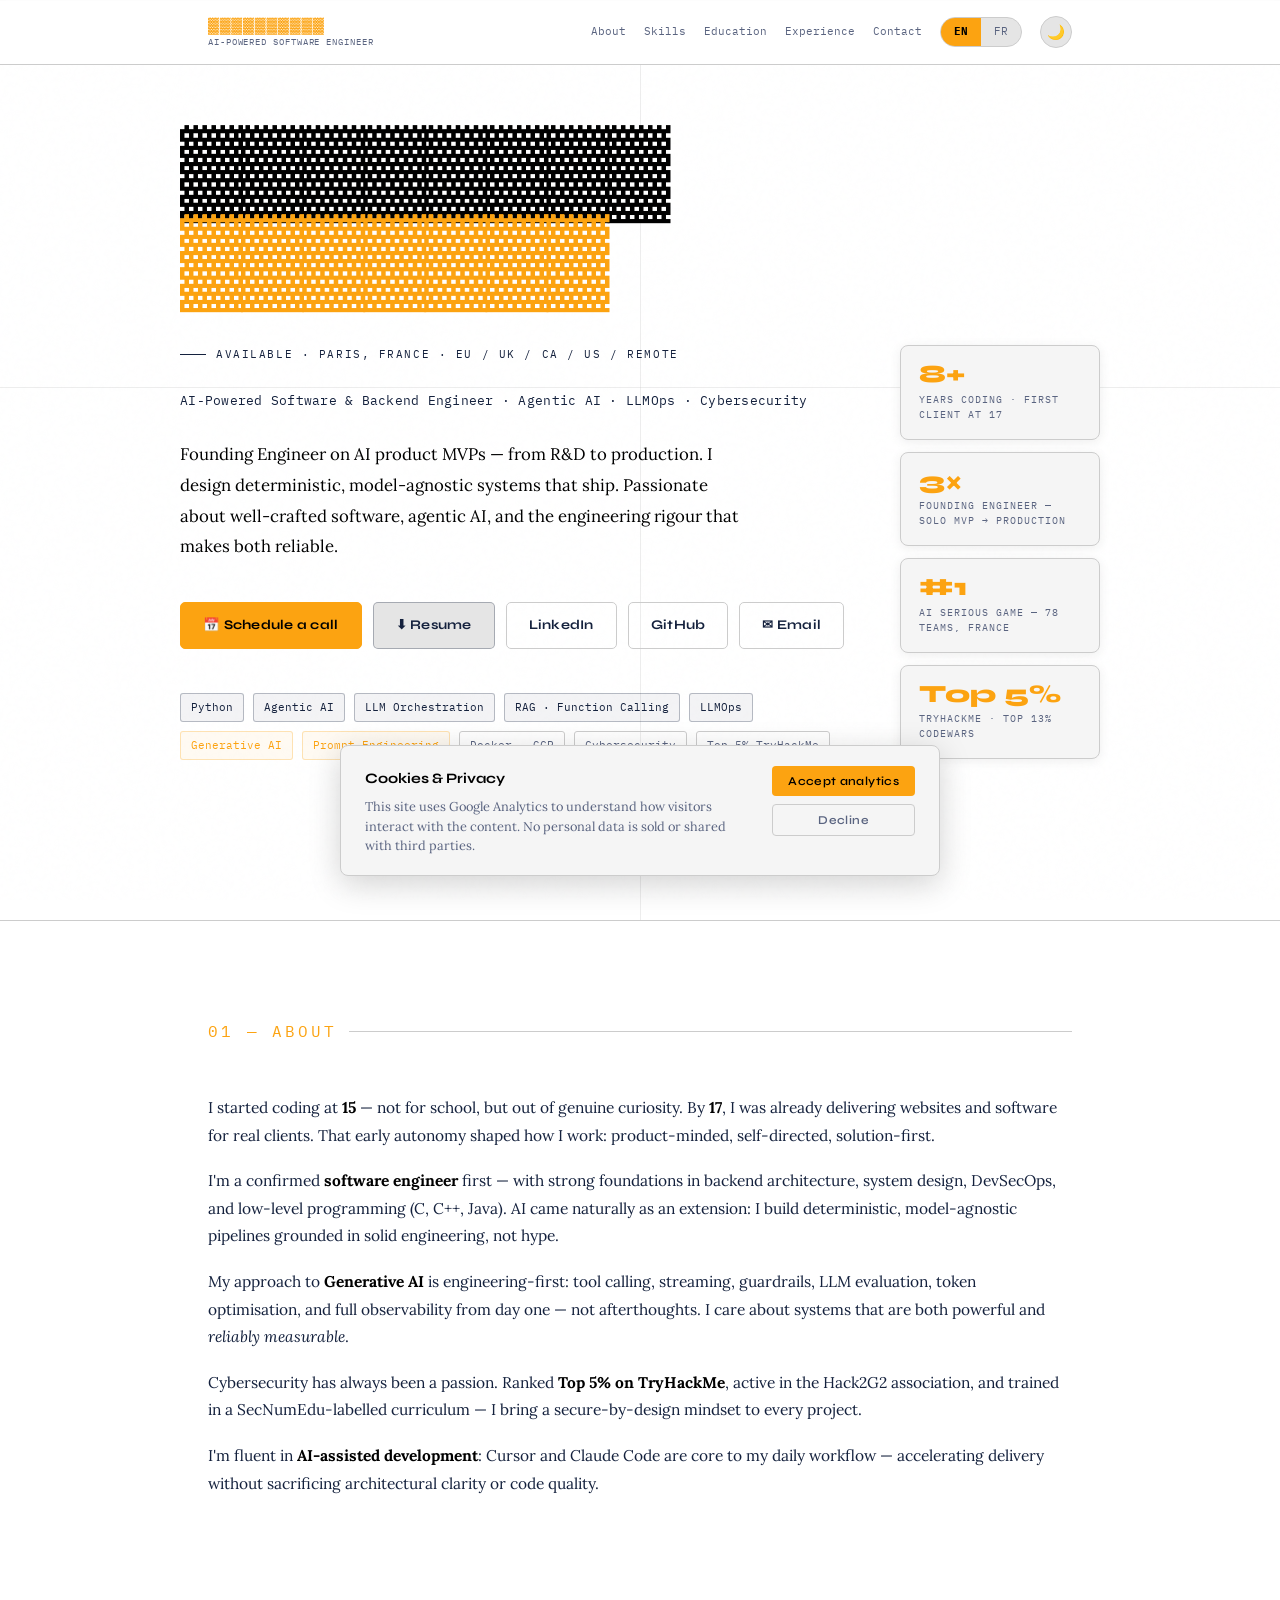
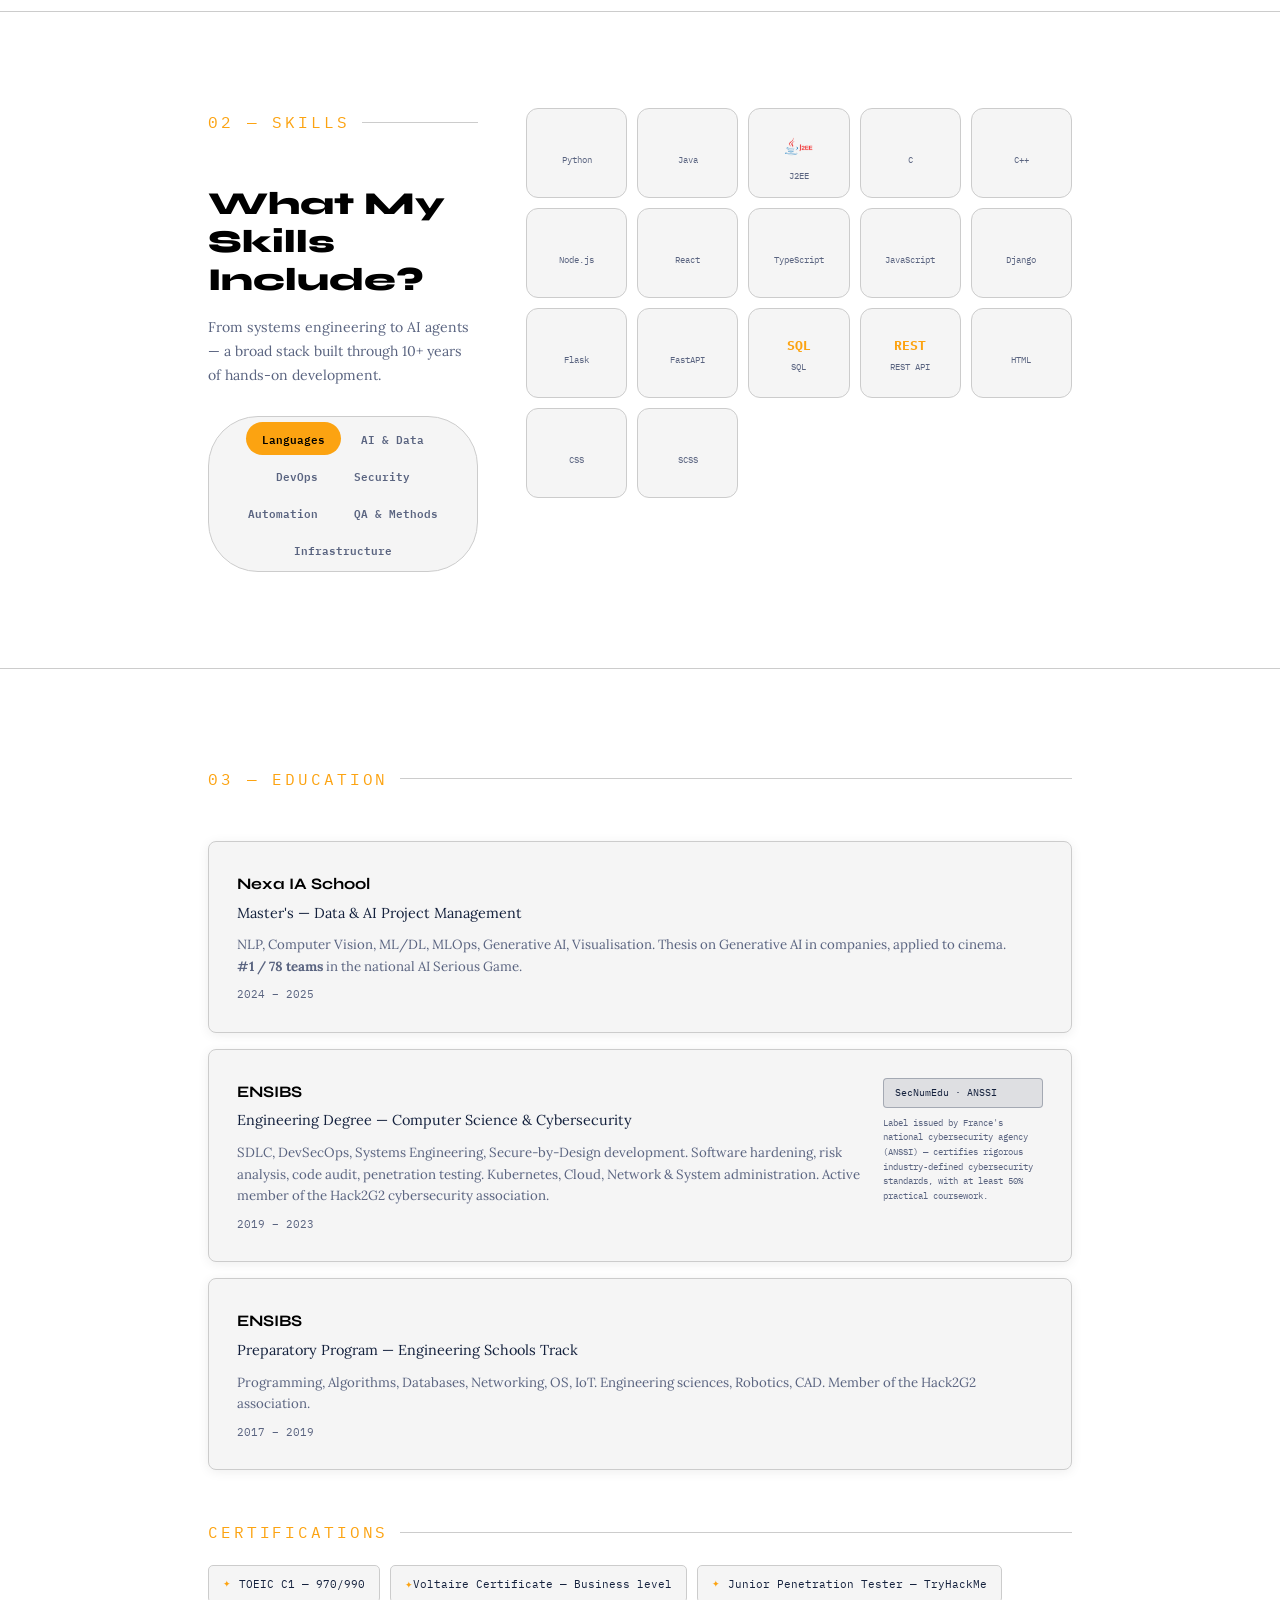
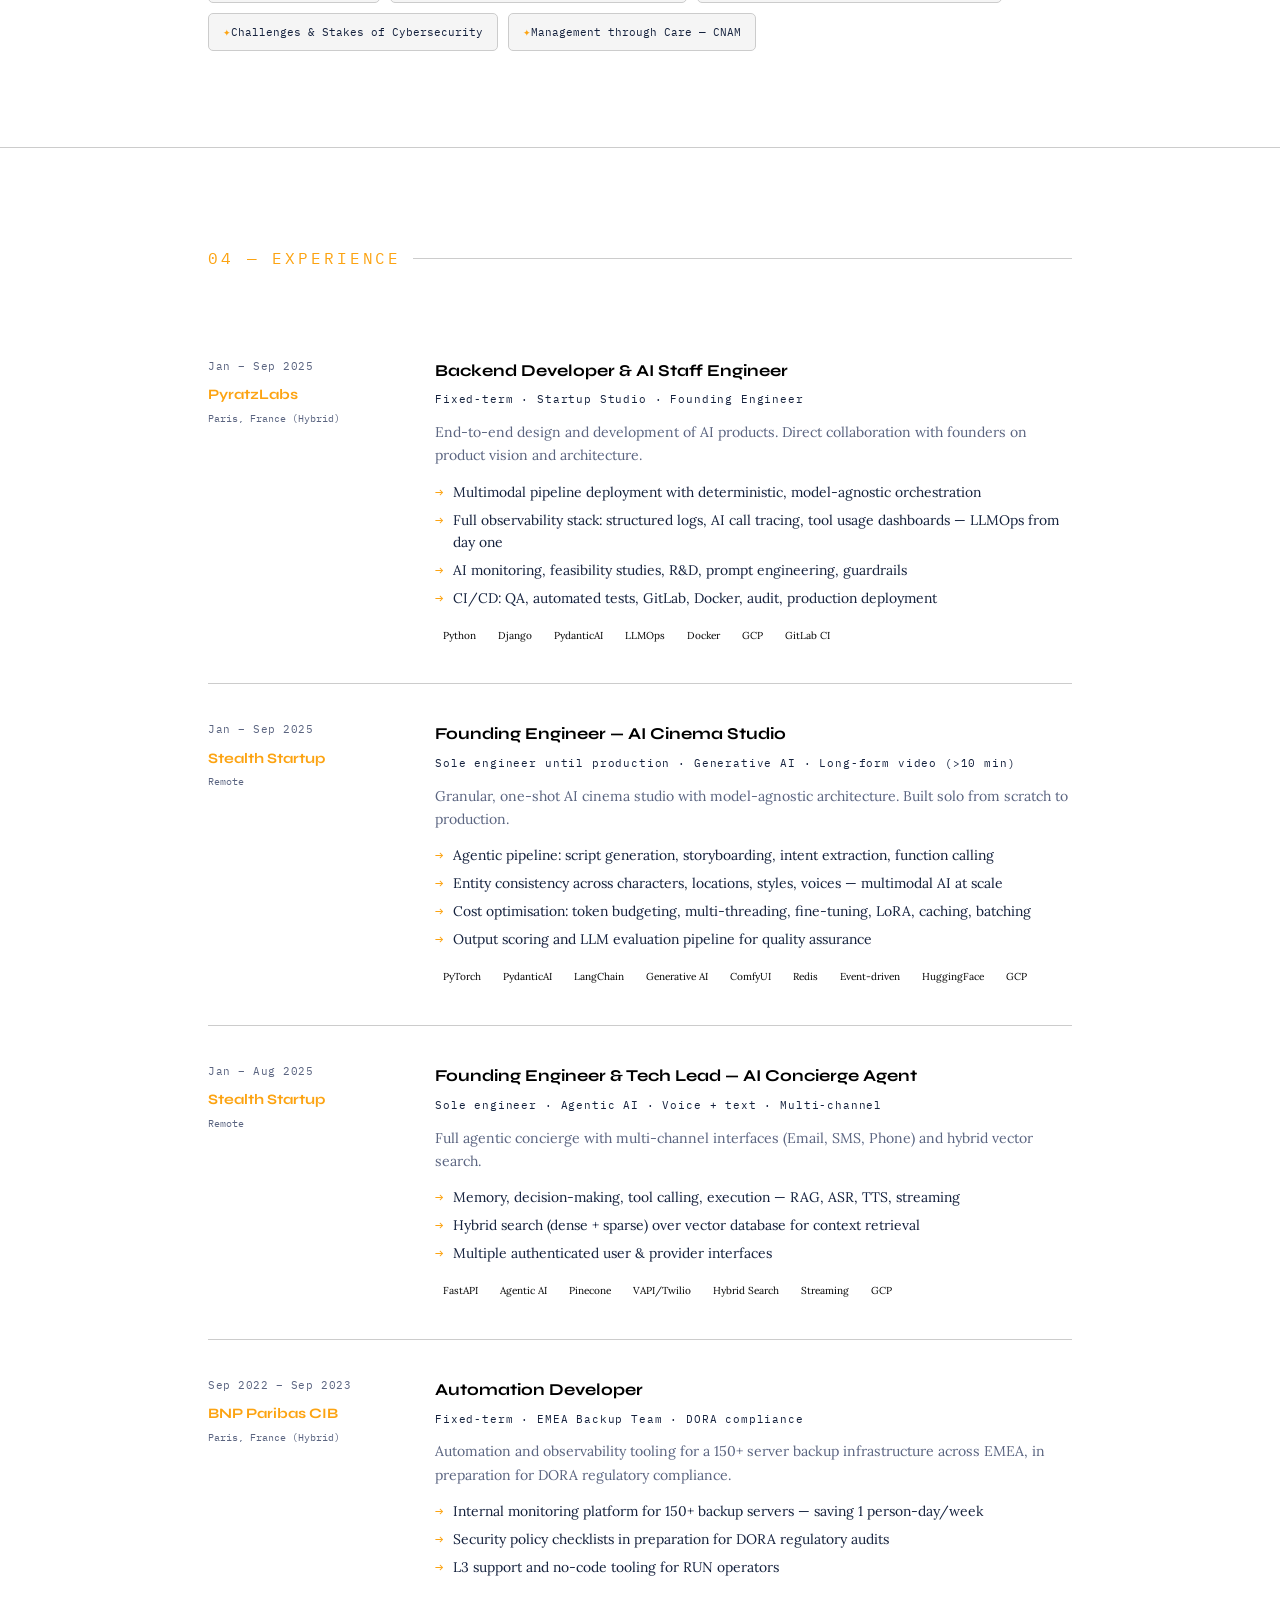
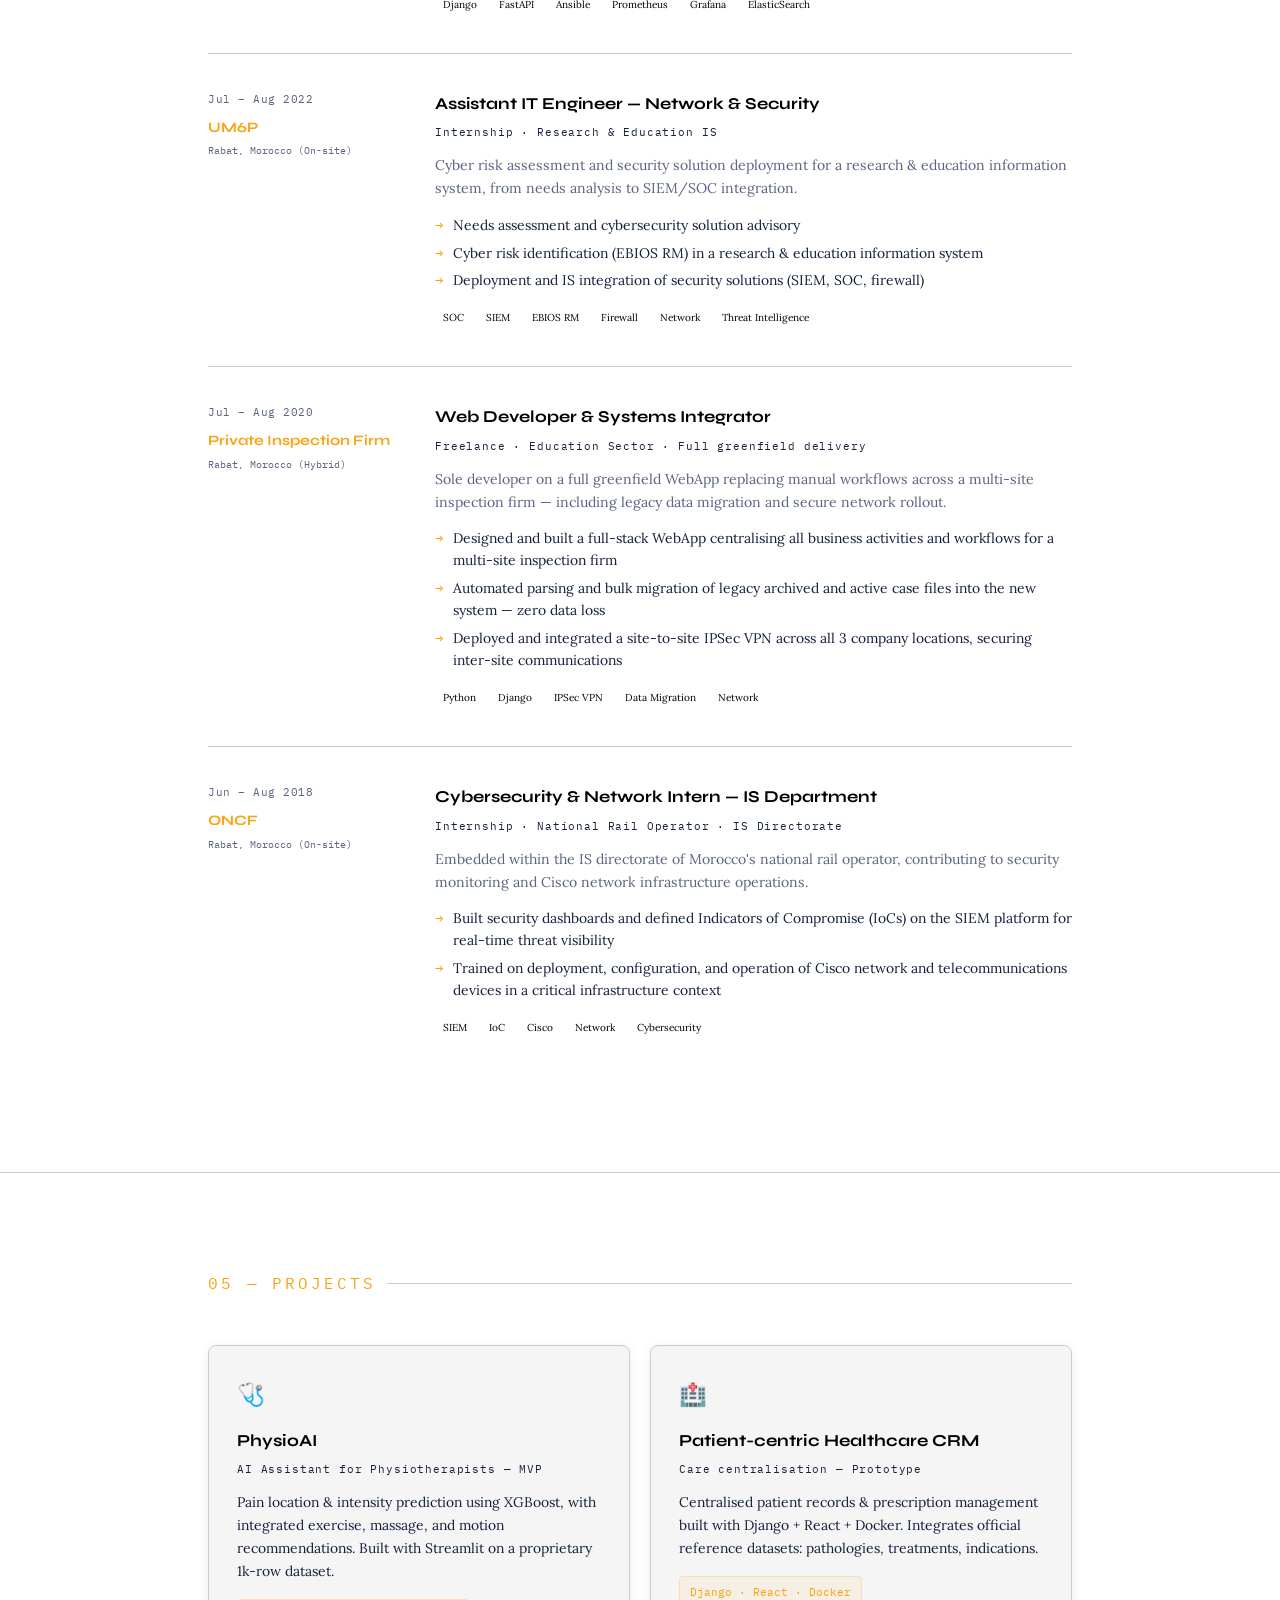
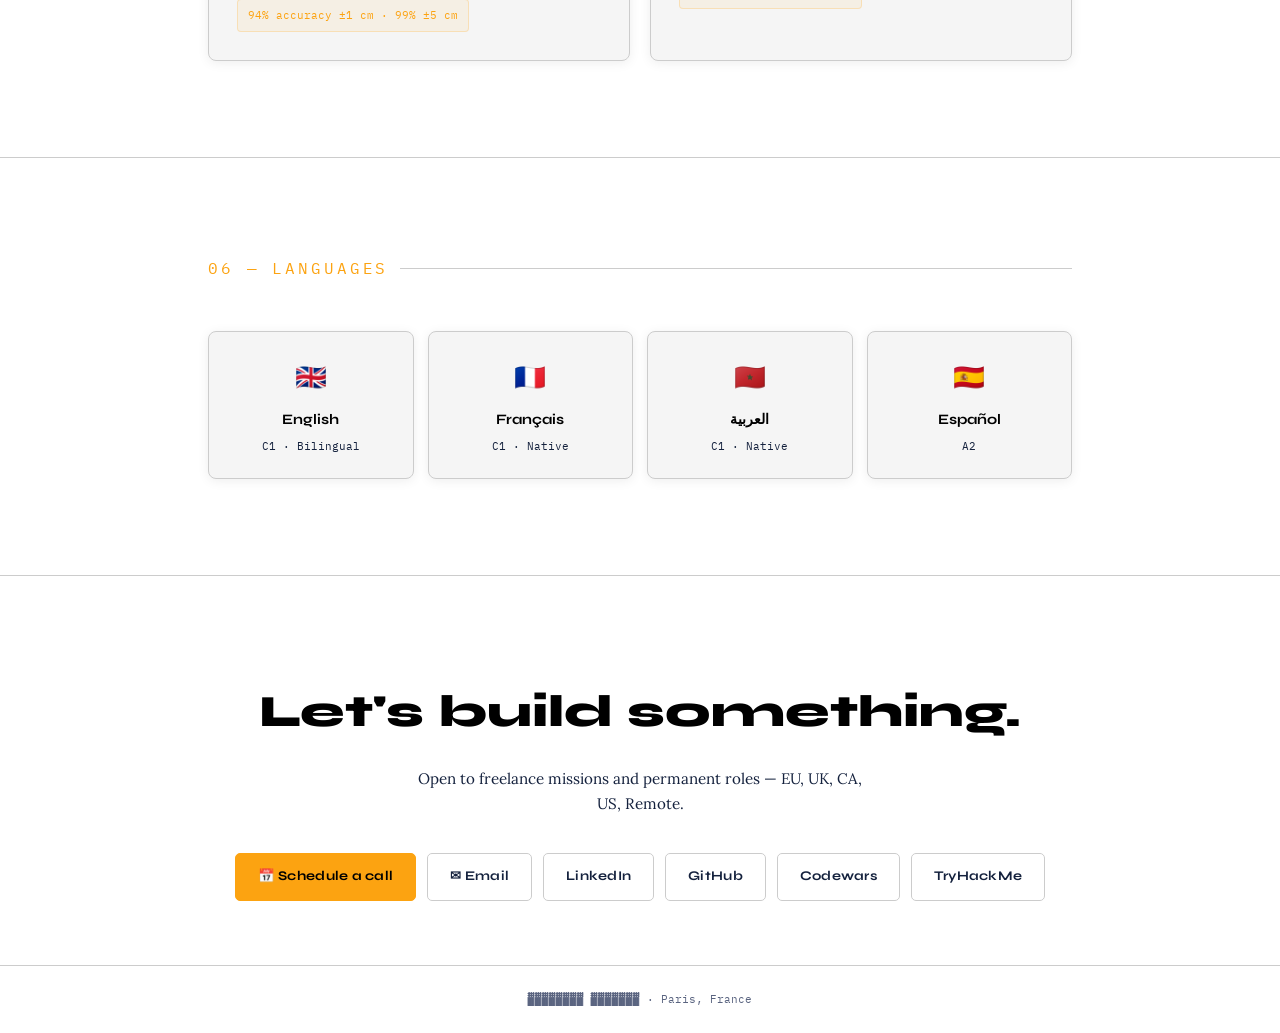
==== commit 5a1bb01f: "Fix experience type" ====
--- a/index.html
+++ b/index.html
@@ -875,8 +875,8 @@
         <div>
           <div class="exp-role" data-lang="en" class="vis">Web Developer &amp; Systems Integrator</div>
           <div class="exp-role" data-lang="fr">Développeur Web &amp; Intégrateur Systèmes</div>
-          <div class="exp-type" data-lang="en" class="vis">Internship · Education Sector · Full greenfield delivery</div>
-          <div class="exp-type" data-lang="fr">Stage · Secteur Éducation Nationale · Livraison full greenfield</div>
+          <div class="exp-type" data-lang="en" class="vis">Freelance · Education Sector · Full greenfield delivery</div>
+          <div class="exp-type" data-lang="fr">Freelance · Secteur Éducation Nationale · Livraison full greenfield</div>
           <div class="exp-desc" data-lang="en" class="vis">Sole developer on a full greenfield WebApp replacing manual workflows across a multi-site inspection firm — including legacy data migration and secure network rollout.</div>
           <div class="exp-desc" data-lang="fr">Seul développeur d'une WebApp full greenfield remplaçant les processus manuels d'une entreprise d'inspection multi-sites — avec migration de données et déploiement réseau sécurisé.</div>
           <ul class="exp-bullets">
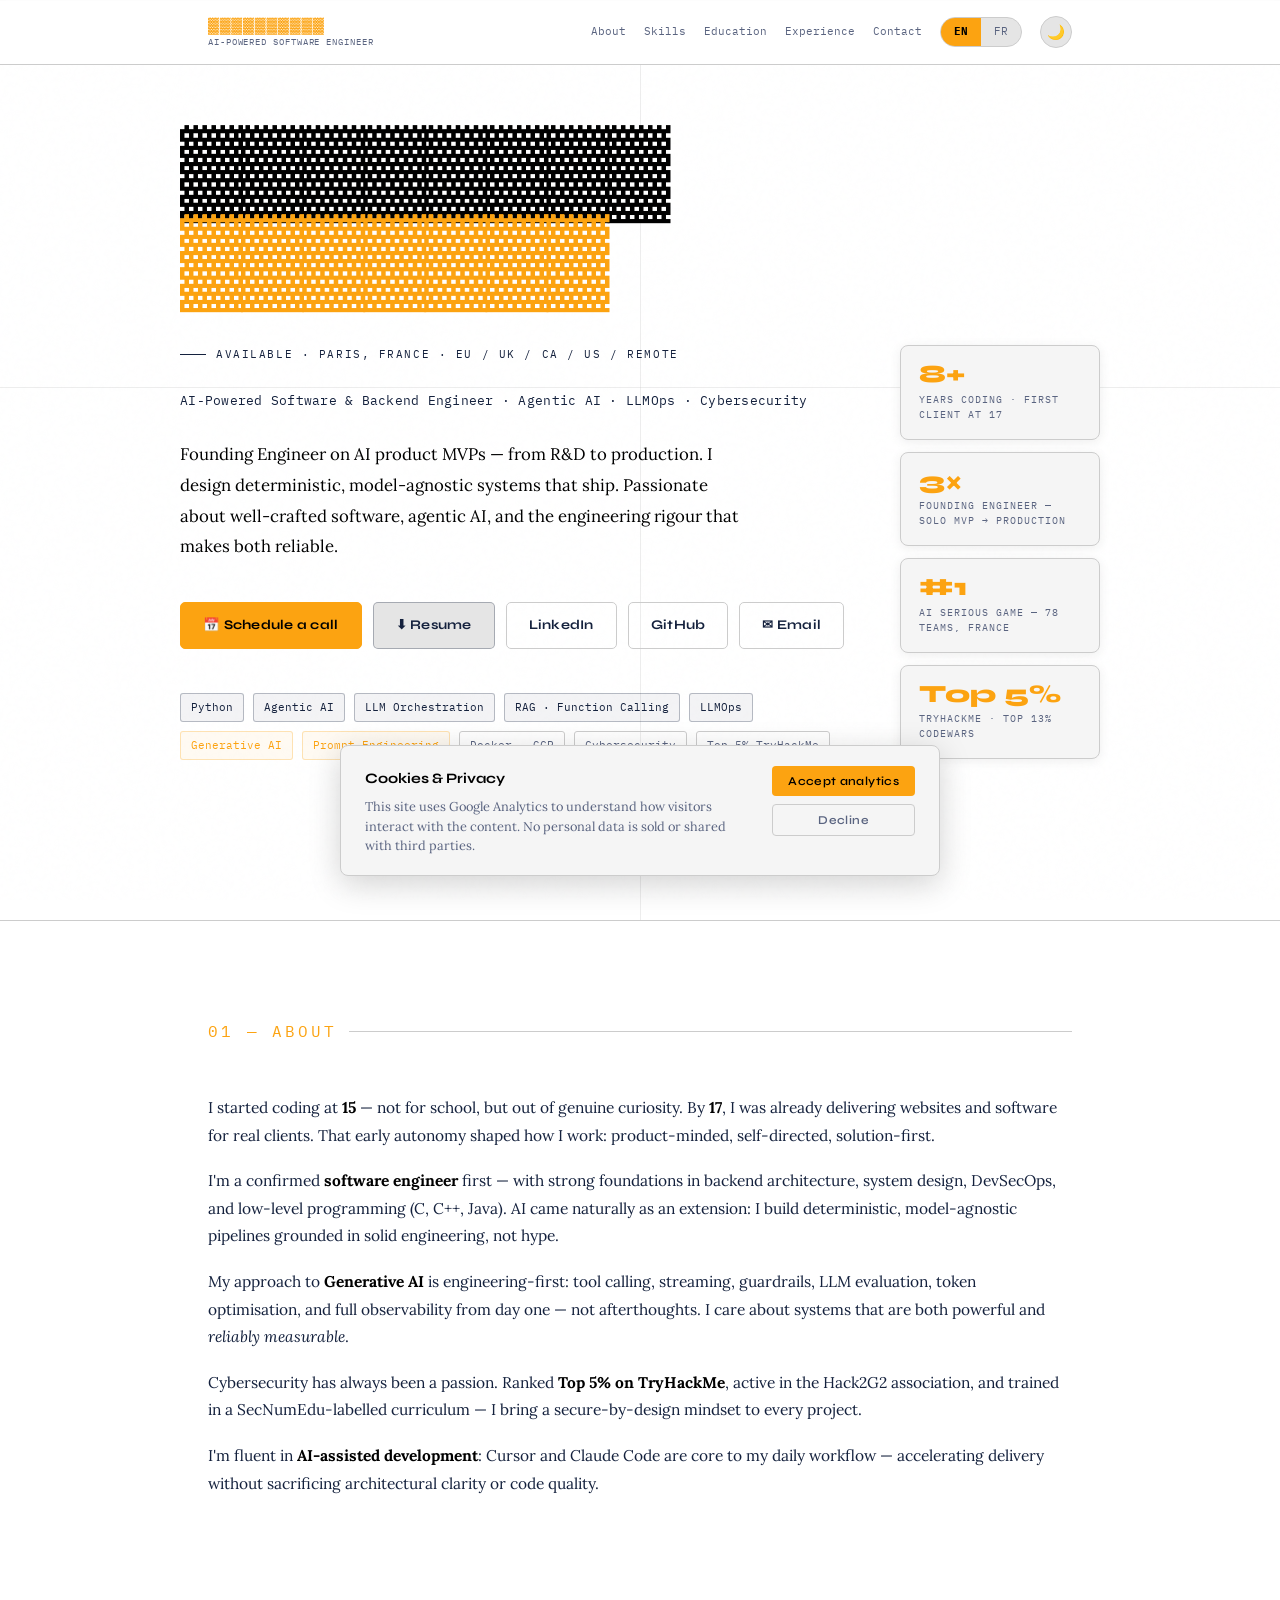
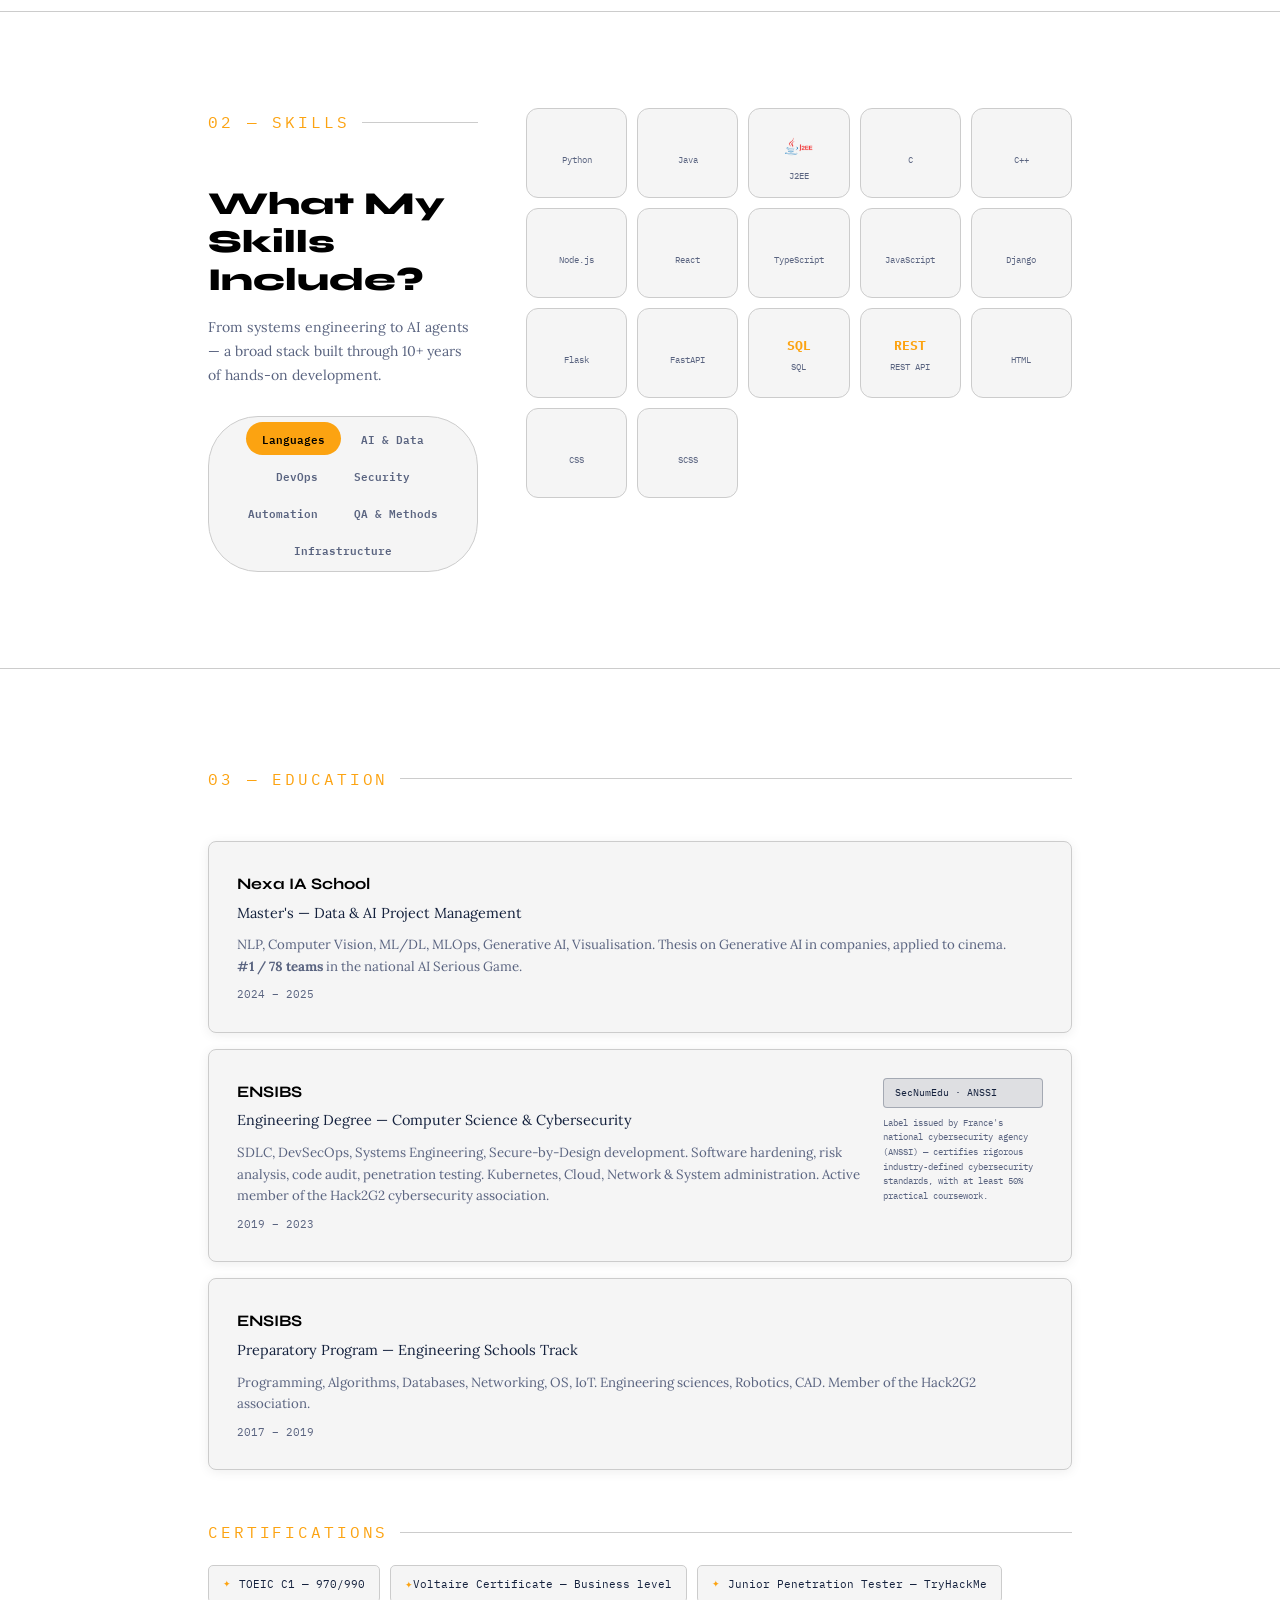
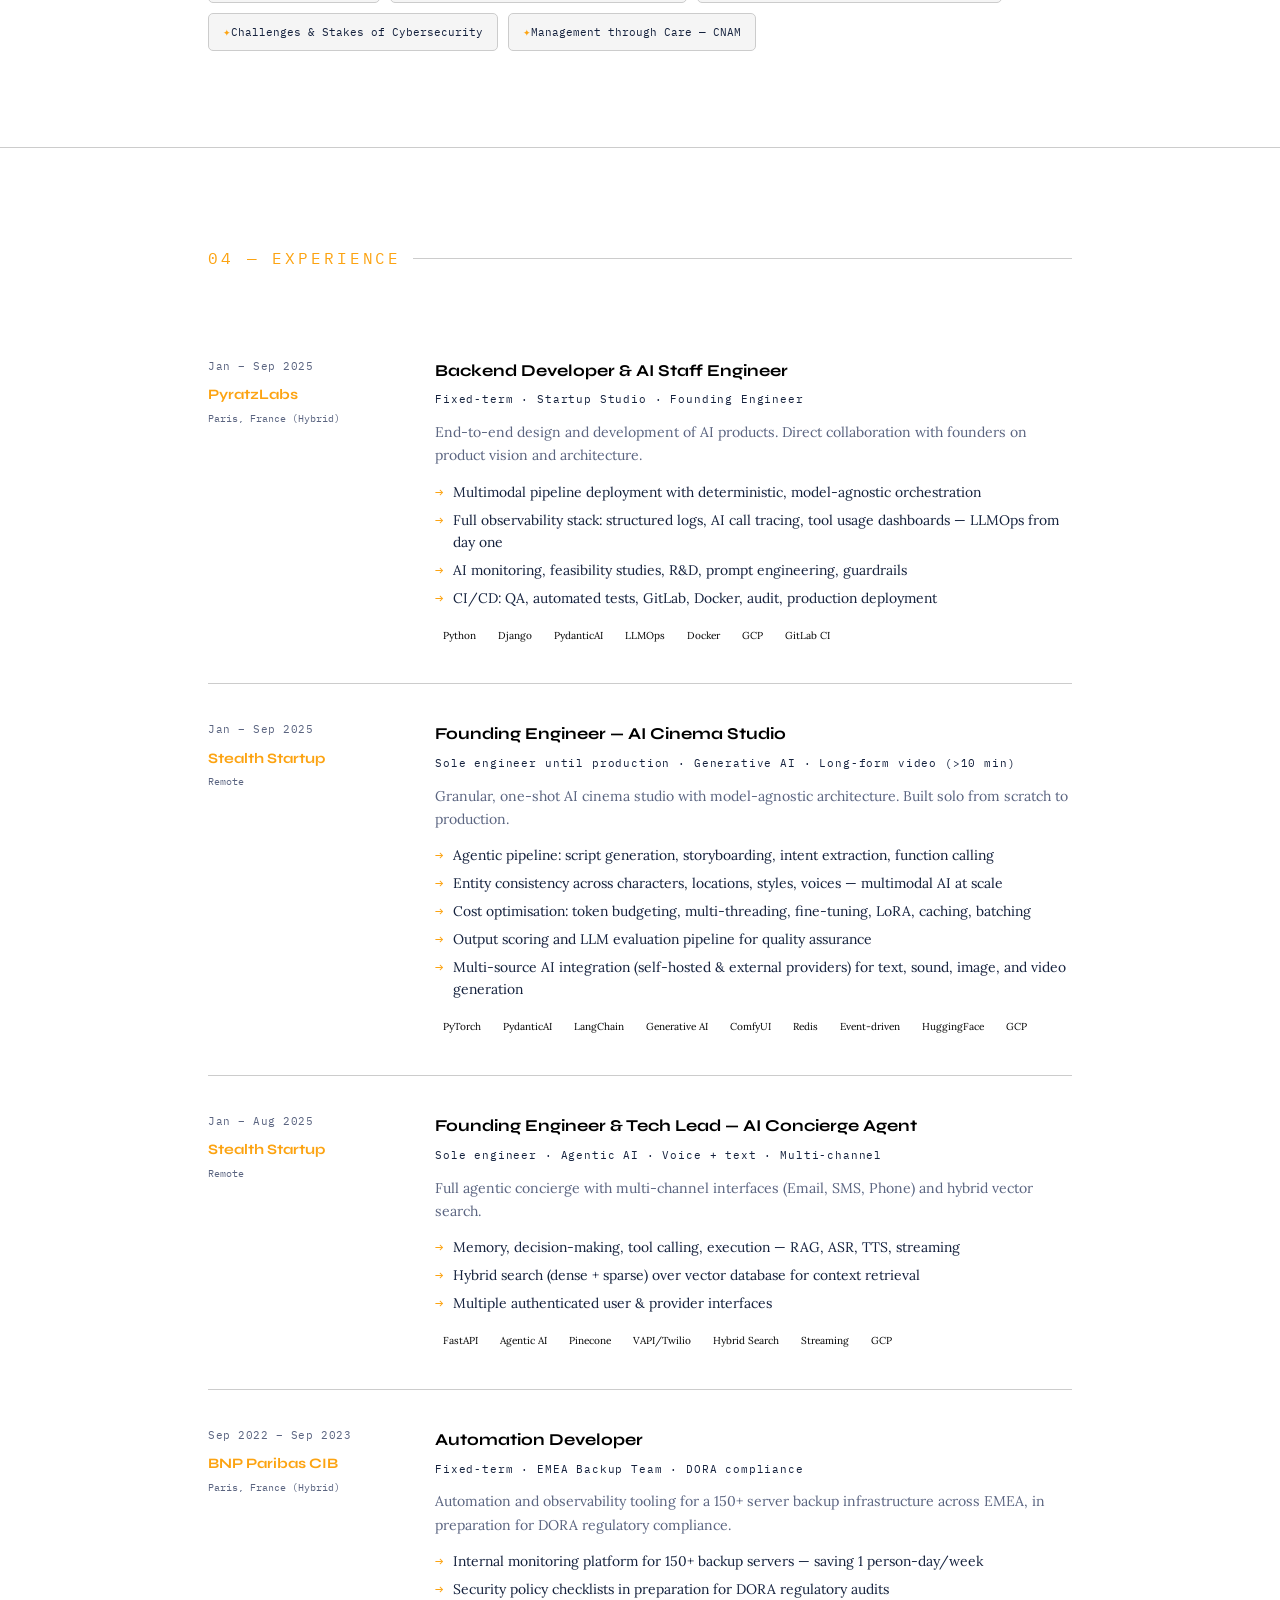
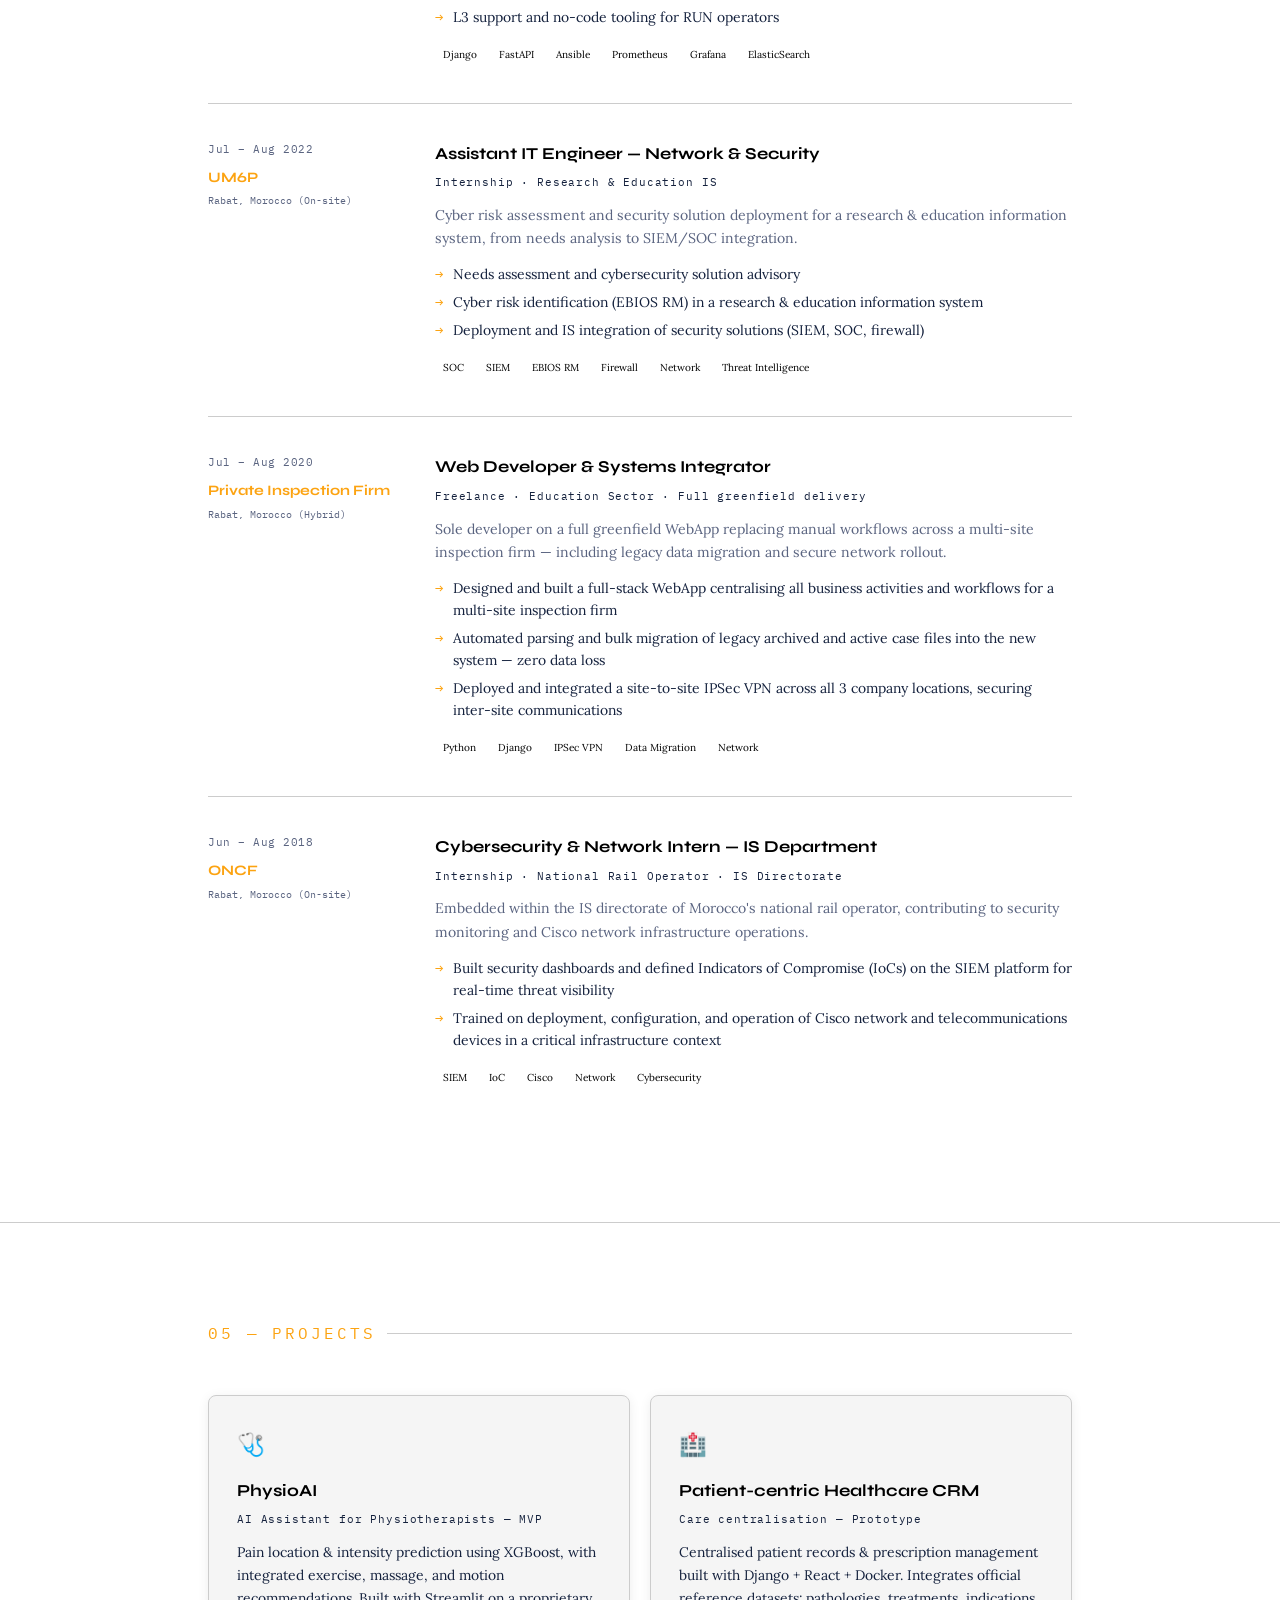
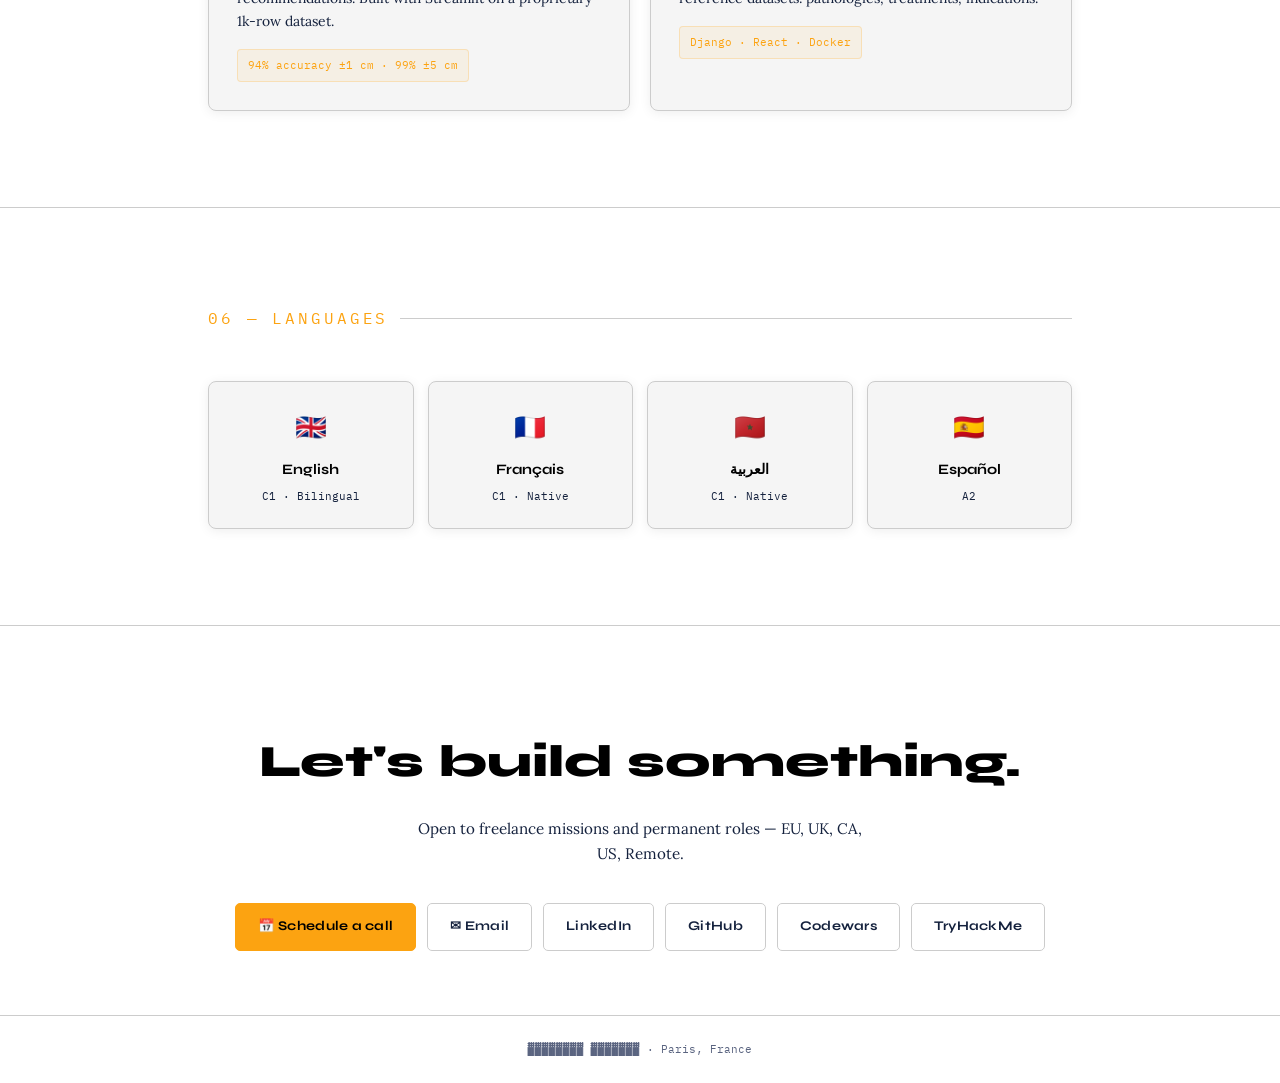
==== commit 7229e4e8: "Enrich 'AI Cinema Studio' experience" ====
--- a/index.html
+++ b/index.html
@@ -766,6 +766,8 @@
             <li data-lang="fr">Optimisation des coûts : budgétisation des tokens, multi-threading, fine-tuning, LoRA, caching, batching</li>
             <li data-lang="en" class="vis">Output scoring and LLM evaluation pipeline for quality assurance</li>
             <li data-lang="fr">Scoring des sorties et pipeline d'évaluation LLM pour l'assurance qualité</li>
+            <li data-lang="en" class="vis">Multi-source AI integration (self-hosted &amp; external providers) for text, sound, image, and video generation</li>
+            <li data-lang="fr">Intégration multi-sources IA (modèles self-hostés &amp; fournisseurs externes) pour la génération de texte, son, image et vidéo</li>
           </ul>
           <div class="exp-stack">
             <span class="tag">PyTorch</span><span class="tag">PydanticAI</span><span class="tag">LangChain</span>
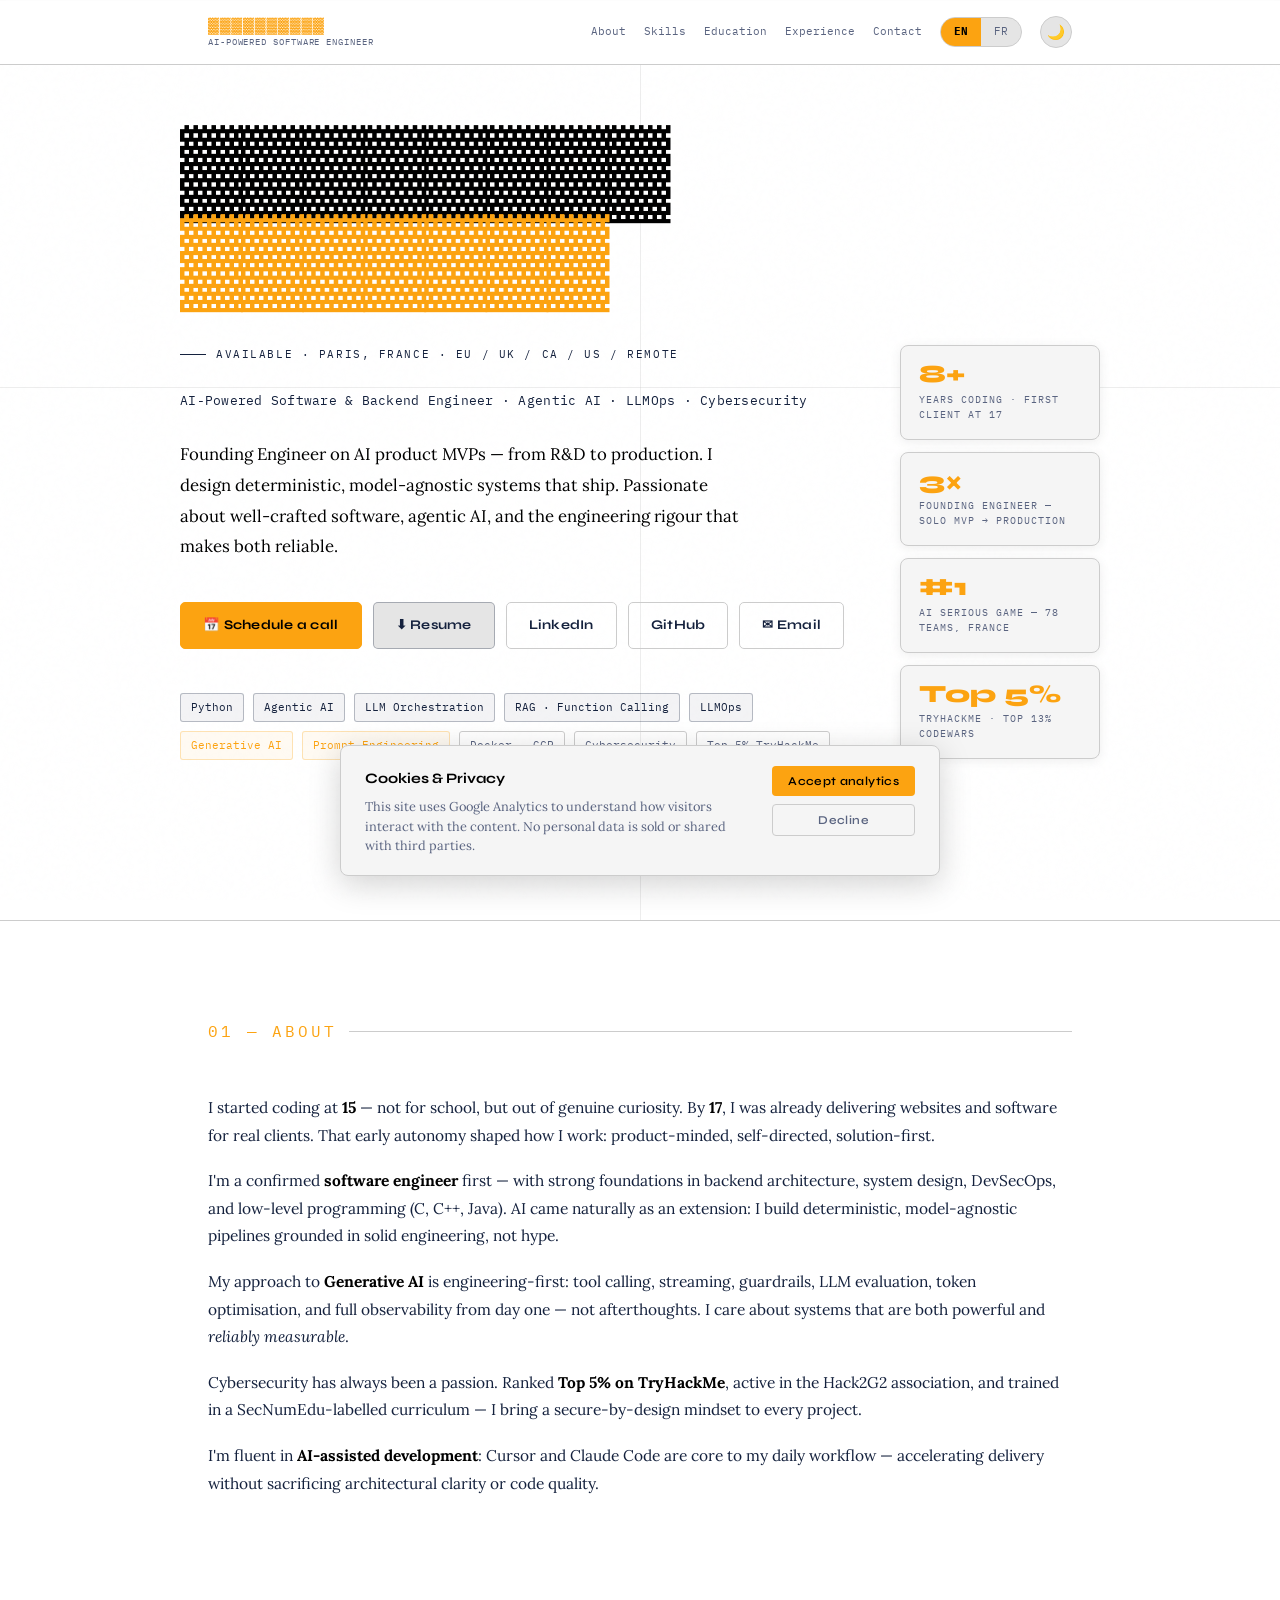
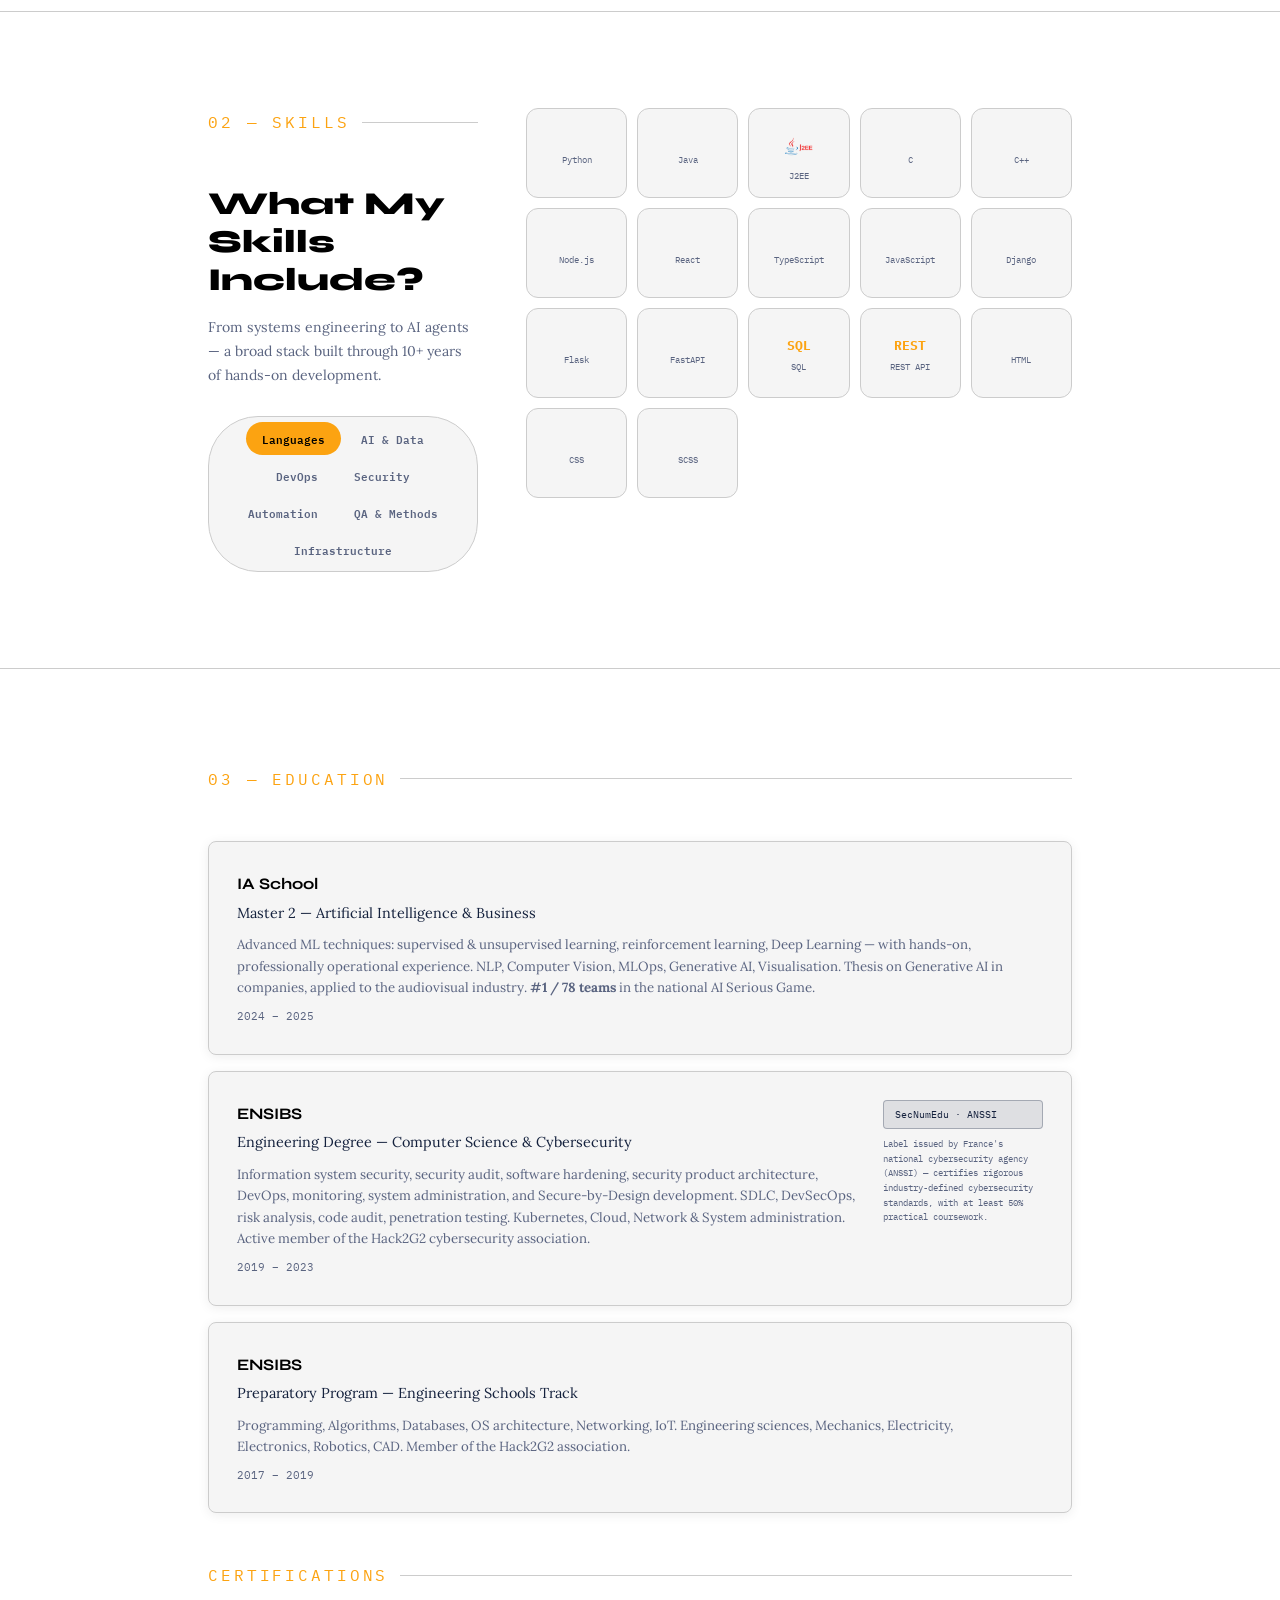
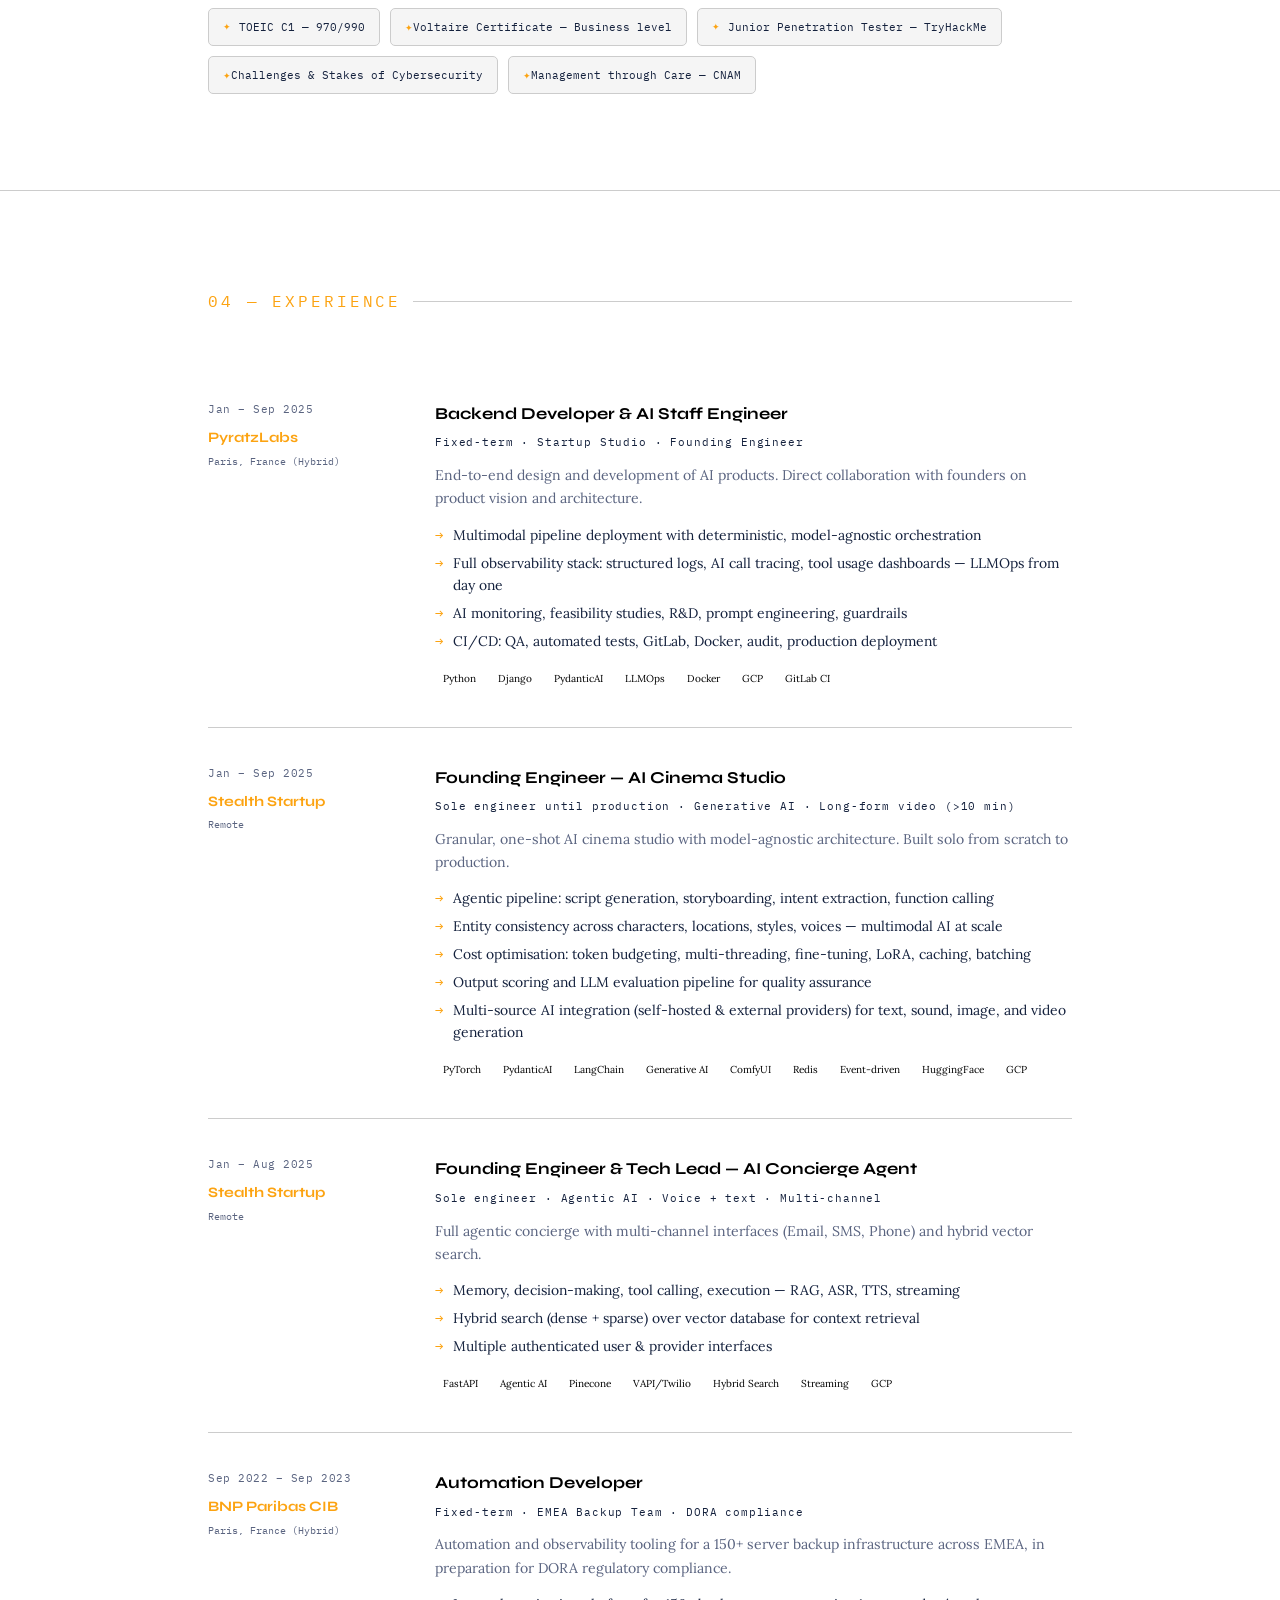
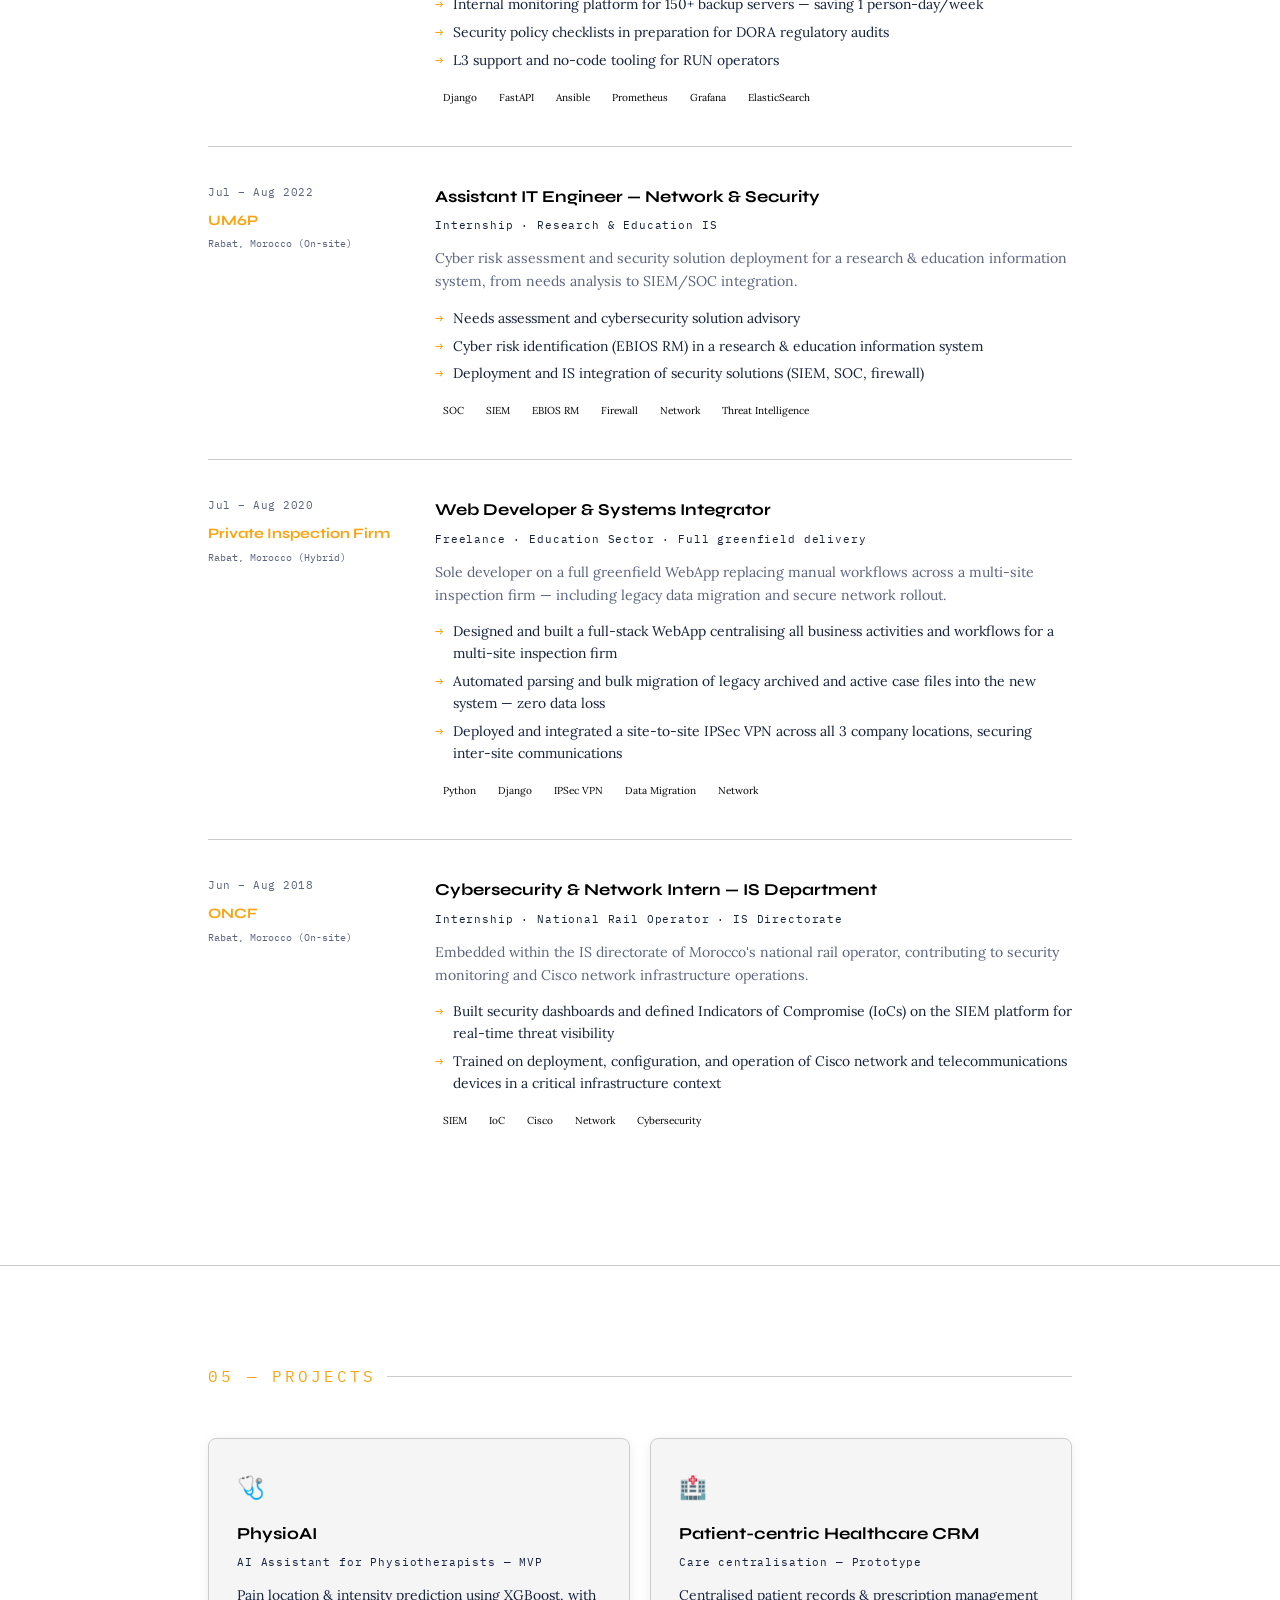
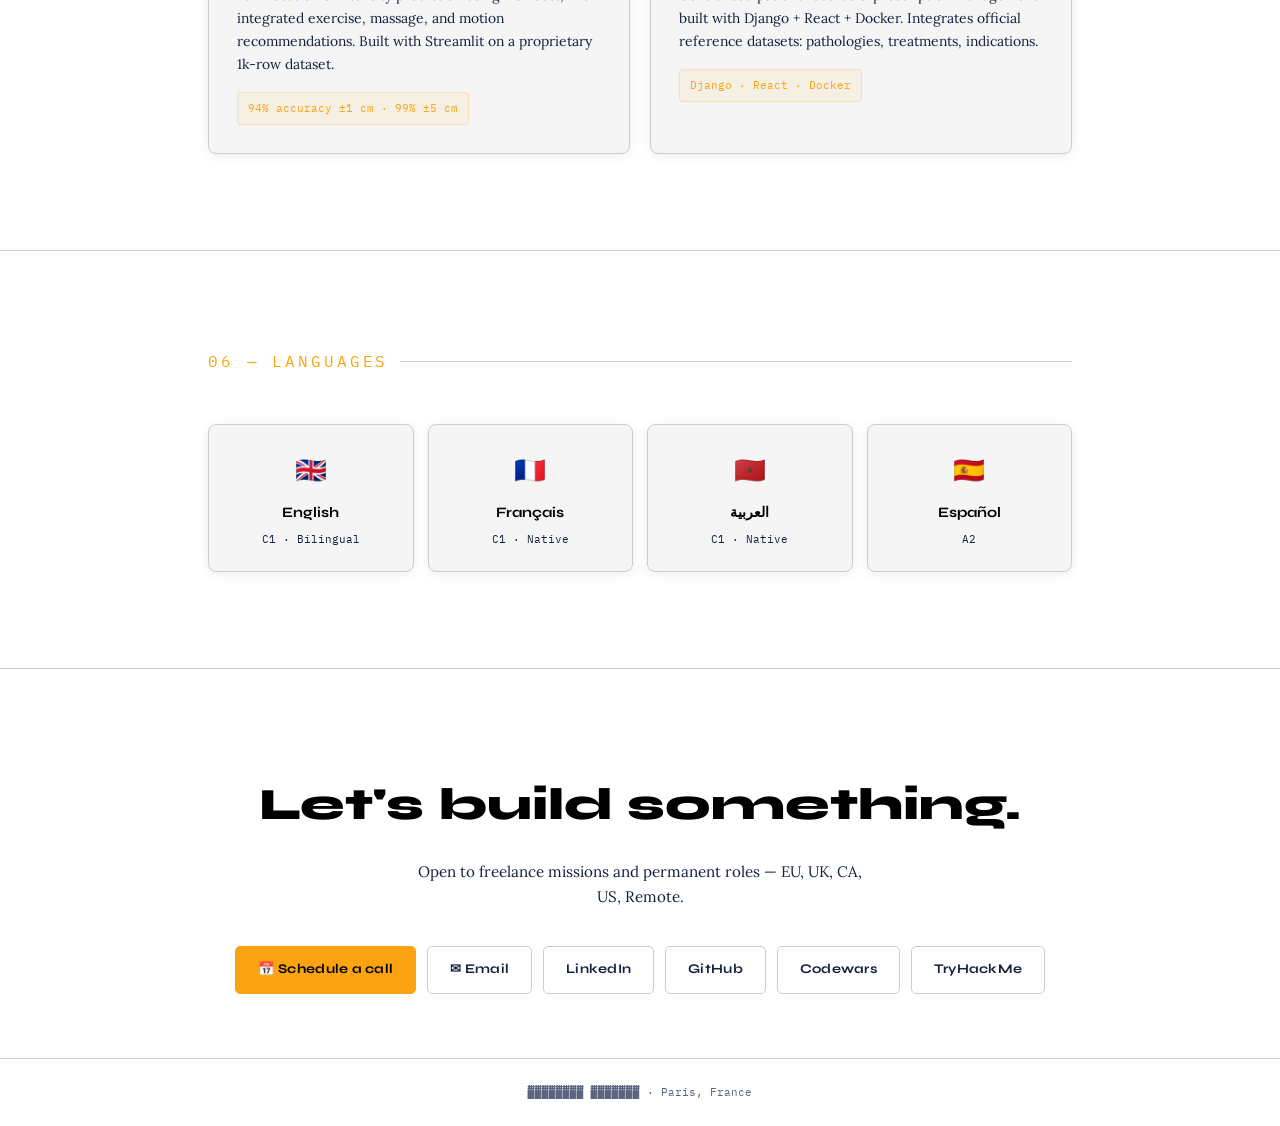
==== commit df6dc77c: "Enrich 'education' section" ====
--- a/index.html
+++ b/index.html
@@ -642,11 +642,11 @@
 
       <div class="edu-card">
         <div>
-          <div class="edu-school">Nexa IA School</div>
-          <div class="edu-degree" data-lang="en" class="vis">Master's — Data &amp; AI Project Management</div>
-          <div class="edu-degree" data-lang="fr">Master — Data &amp; AI Project Management</div>
-          <div class="edu-note" data-lang="en" class="vis">NLP, Computer Vision, ML/DL, MLOps, Generative AI, Visualisation. Thesis on Generative AI in companies, applied to cinema. <strong>#1 / 78 teams</strong> in the national AI Serious Game.</div>
-          <div class="edu-note" data-lang="fr">NLP, Vision par ordinateur, ML/DL, MLOps, IA Générative, Visualisation. Mémoire sur l'IA générative en entreprise, appliquée au cinéma. <strong>#1 / 78 équipes</strong> au Serious Game IA national.</div>
+          <div class="edu-school">IA School</div>
+          <div class="edu-degree" data-lang="en" class="vis">Master 2 — Artificial Intelligence &amp; Business</div>
+          <div class="edu-degree" data-lang="fr">Master 2 — Intelligence Artificielle et Business</div>
+          <div class="edu-note" data-lang="en" class="vis">Advanced ML techniques: supervised &amp; unsupervised learning, reinforcement learning, Deep Learning — with hands-on, professionally operational experience. NLP, Computer Vision, MLOps, Generative AI, Visualisation. Thesis on Generative AI in companies, applied to the audiovisual industry. <strong>#1 / 78 teams</strong> in the national AI Serious Game.</div>
+          <div class="edu-note" data-lang="fr">Techniques avancées de ML : apprentissage supervisé &amp; non supervisé, par renforcement, Deep Learning — avec une expérience pratique et professionnelle opérationnelle. NLP, Vision par ordinateur, MLOps, IA Générative, Visualisation. Mémoire sur l'IA générative en entreprise, appliquée au domaine de l'audiovisuel. <strong>#1 / 78 équipes</strong> au Serious Game IA national.</div>
           <div class="edu-year">2024 – 2025</div>
         </div>
         <div></div>
@@ -657,8 +657,8 @@
           <div class="edu-school">ENSIBS</div>
           <div class="edu-degree" data-lang="en" class="vis">Engineering Degree — Computer Science &amp; Cybersecurity</div>
           <div class="edu-degree" data-lang="fr">Diplôme d'Ingénieur — Informatique &amp; Cybersécurité</div>
-          <div class="edu-note" data-lang="en" class="vis">SDLC, DevSecOps, Systems Engineering, Secure-by-Design development. Software hardening, risk analysis, code audit, penetration testing. Kubernetes, Cloud, Network &amp; System administration. Active member of the Hack2G2 cybersecurity association.</div>
-          <div class="edu-note" data-lang="fr">SDLC, DevSecOps, Génie Logiciel, développement Secure-by-Design. Durcissement logiciel, analyse de risques, audit de code, tests d'intrusion. Kubernetes, Cloud, administration réseau &amp; système. Membre actif de l'association Hack2G2.</div>
+          <div class="edu-note" data-lang="en" class="vis">Information system security, security audit, software hardening, security product architecture, DevOps, monitoring, system administration, and Secure-by-Design development. SDLC, DevSecOps, risk analysis, code audit, penetration testing. Kubernetes, Cloud, Network &amp; System administration. Active member of the Hack2G2 cybersecurity association.</div>
+          <div class="edu-note" data-lang="fr">Sécurité des systèmes d'information, audit de sécurité, sécurisation des logiciels, architecture de produits de sécurité, DevOps, monitoring, administration système et développement Secure-by-Design. SDLC, DevSecOps, analyse de risques, audit de code, tests d'intrusion. Kubernetes, Cloud, administration réseau &amp; système. Membre actif de l'association Hack2G2.</div>
           <div class="edu-year">2019 – 2023</div>
         </div>
         <div>
@@ -673,8 +673,8 @@
           <div class="edu-school">ENSIBS</div>
           <div class="edu-degree" data-lang="en" class="vis">Preparatory Program — Engineering Schools Track</div>
           <div class="edu-degree" data-lang="fr">Classes Préparatoires Intégrées — Cycle Ingénieur</div>
-          <div class="edu-note" data-lang="en" class="vis">Programming, Algorithms, Databases, Networking, OS, IoT. Engineering sciences, Robotics, CAD. Member of the Hack2G2 association.</div>
-          <div class="edu-note" data-lang="fr">Programmation, Algorithmique, BDD, Réseaux, OS, IoT. Sciences de l'ingénieur, Robotique, CAO. Membre de l'association Hack2G2.</div>
+          <div class="edu-note" data-lang="en" class="vis">Programming, Algorithms, Databases, OS architecture, Networking, IoT. Engineering sciences, Mechanics, Electricity, Electronics, Robotics, CAD. Member of the Hack2G2 association.</div>
+          <div class="edu-note" data-lang="fr">Programmation, Algorithmique, BDD, Architecture des systèmes d'exploitation, Réseaux, IoT. Sciences de l'ingénieur, Mécanique, Électricité, Électronique, Robotique, CAO. Membre de l'association Hack2G2.</div>
           <div class="edu-year">2017 – 2019</div>
         </div>
         <div></div>
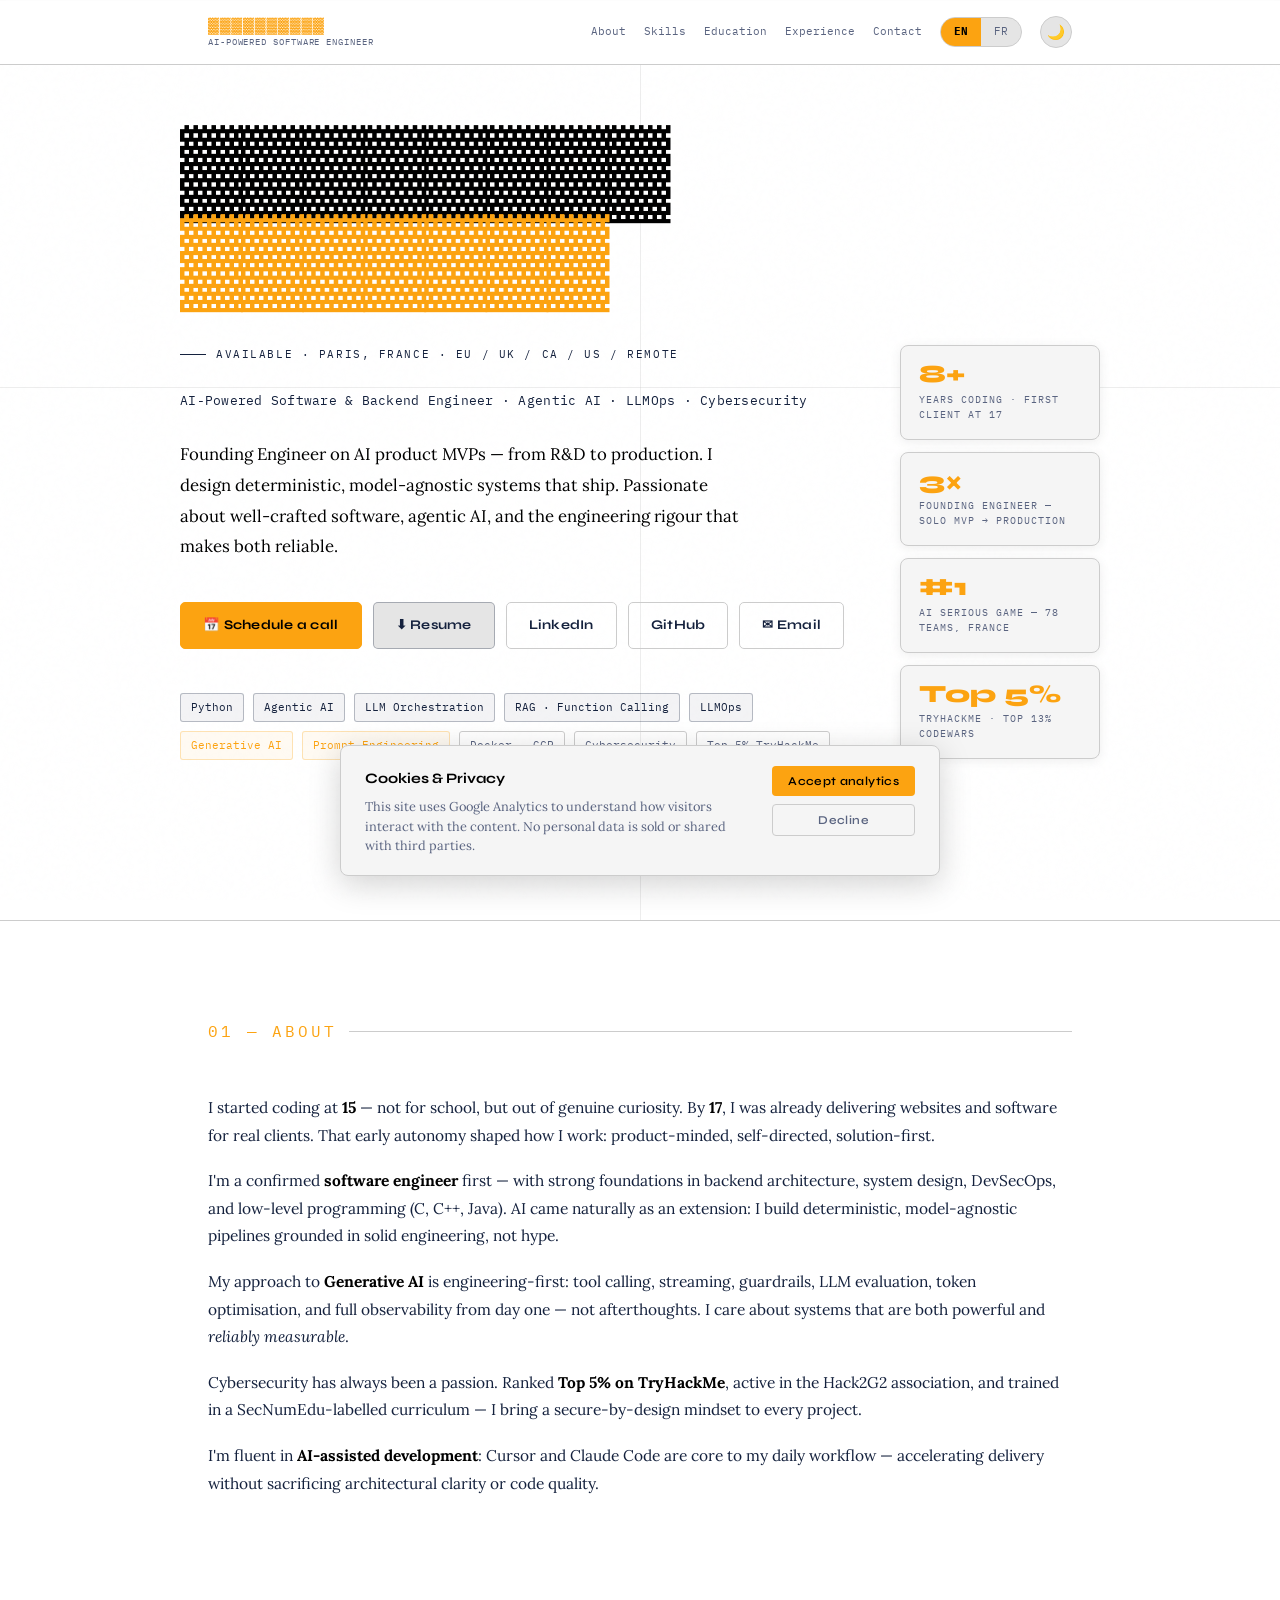
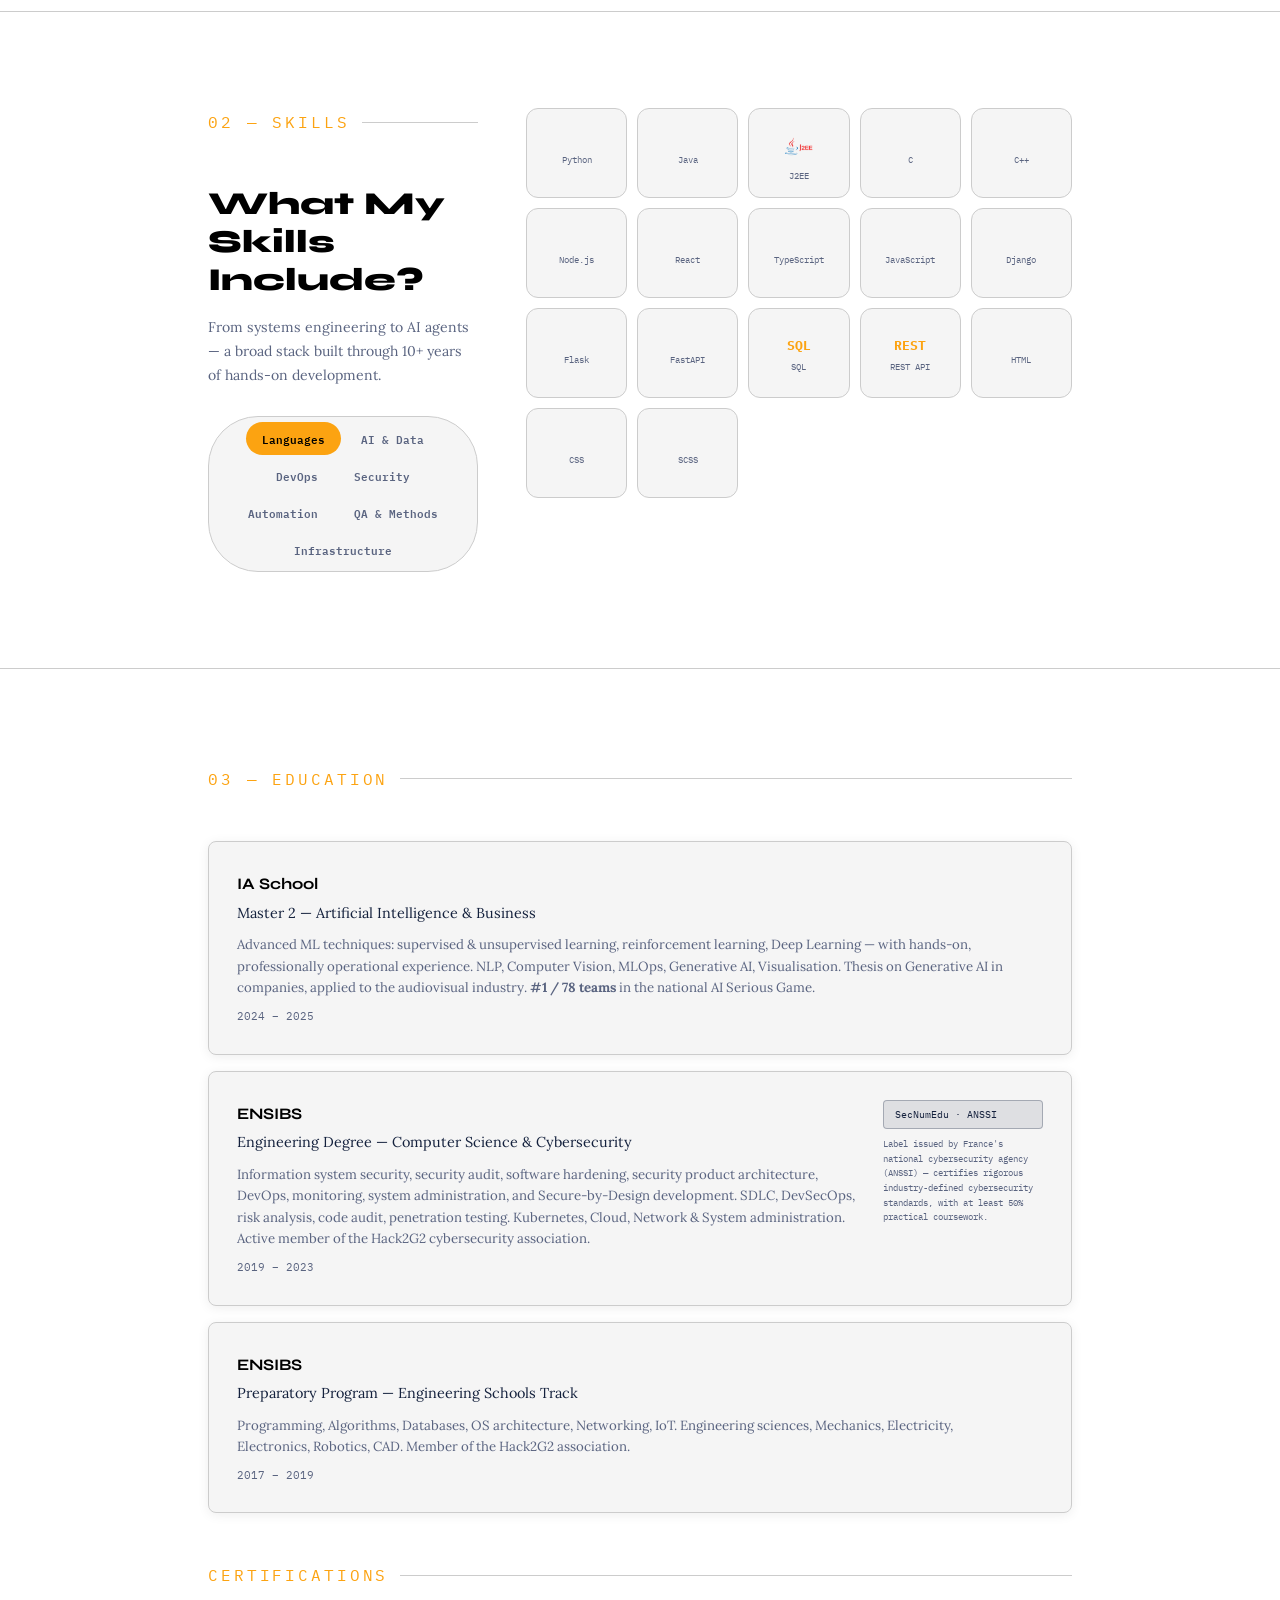
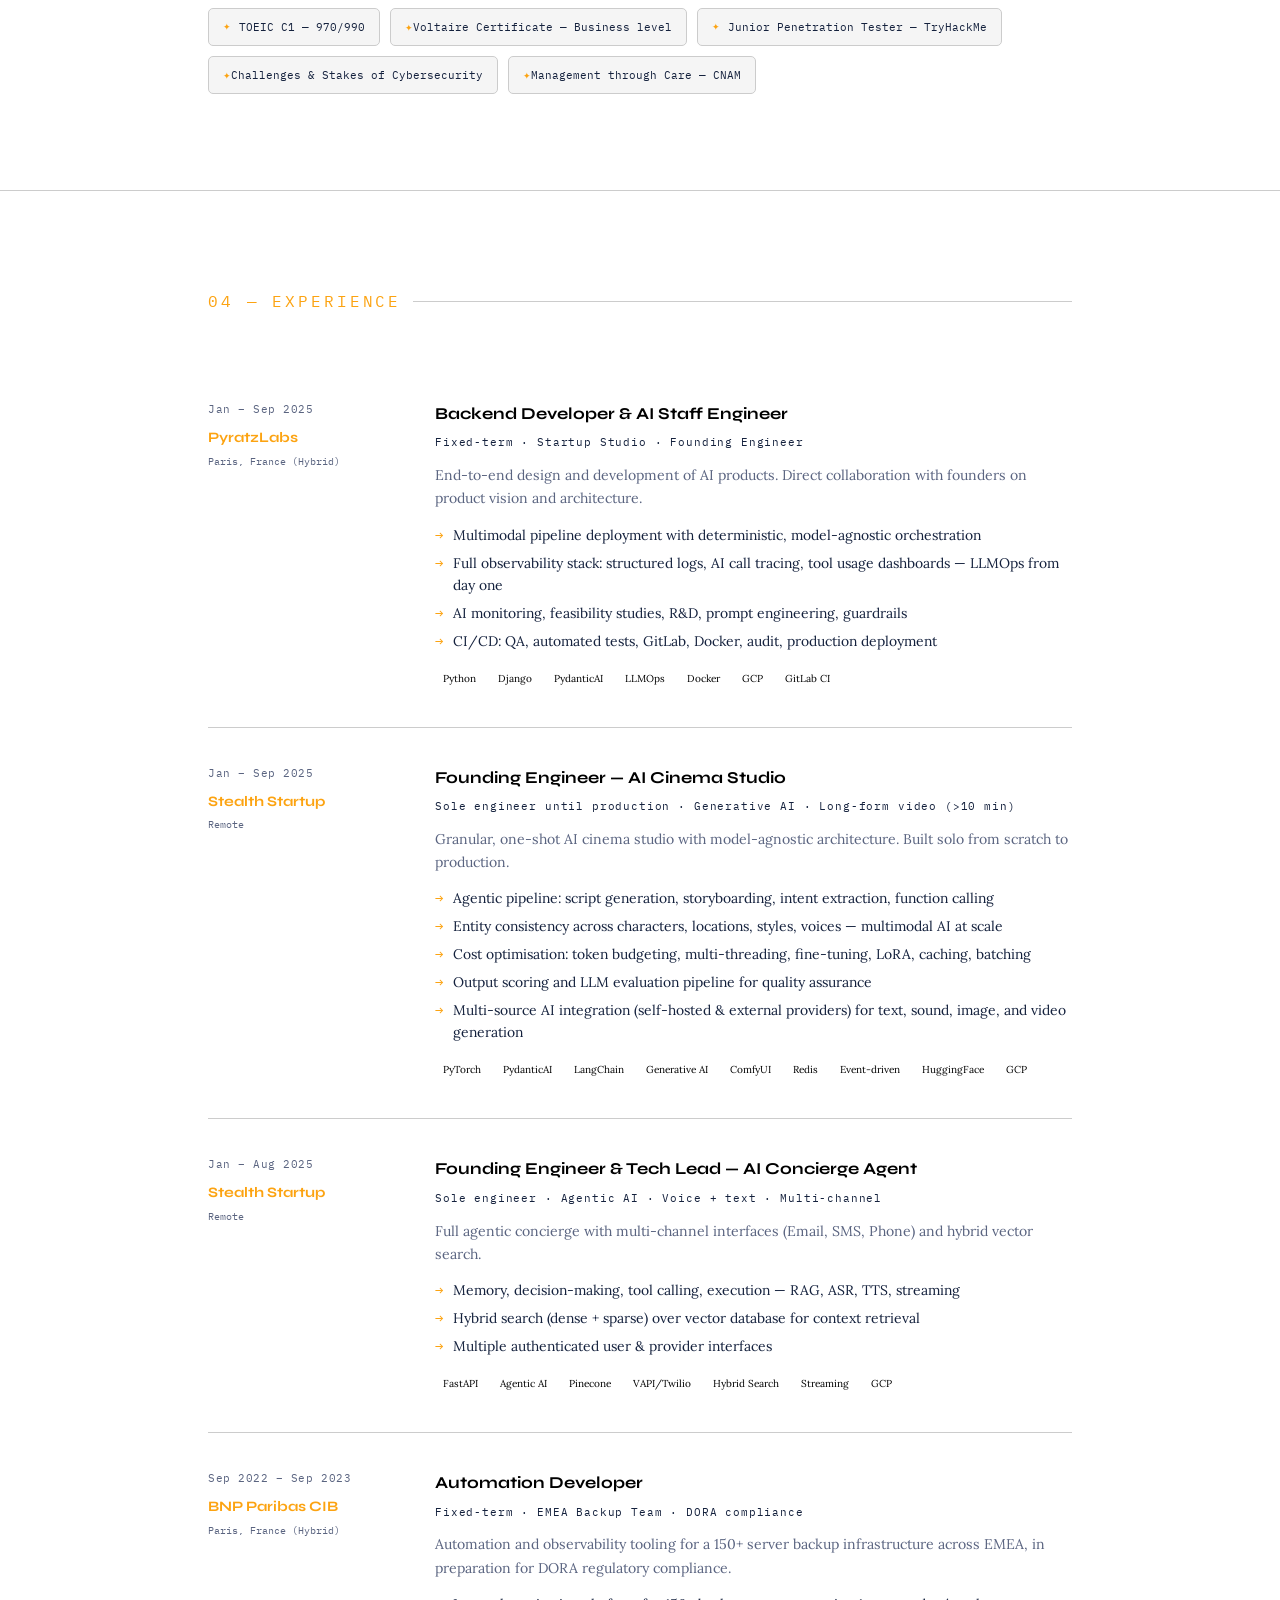
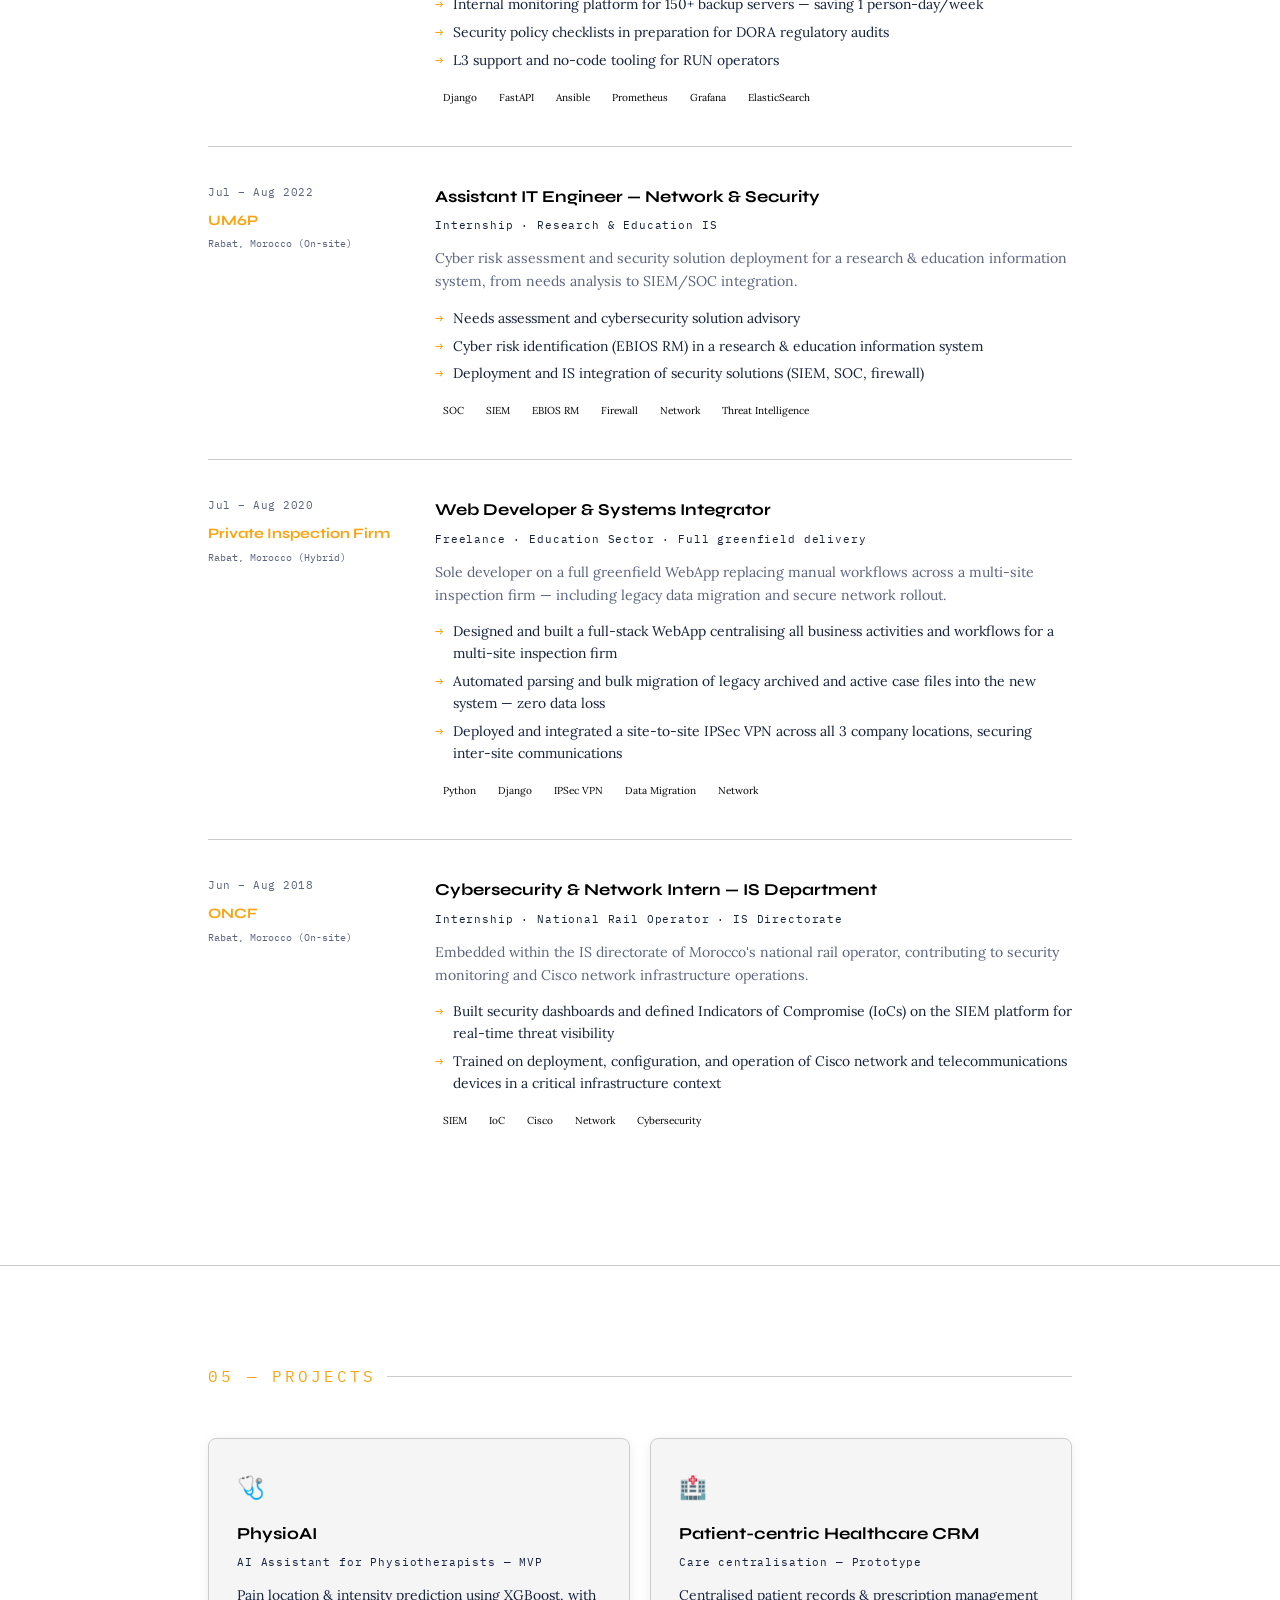
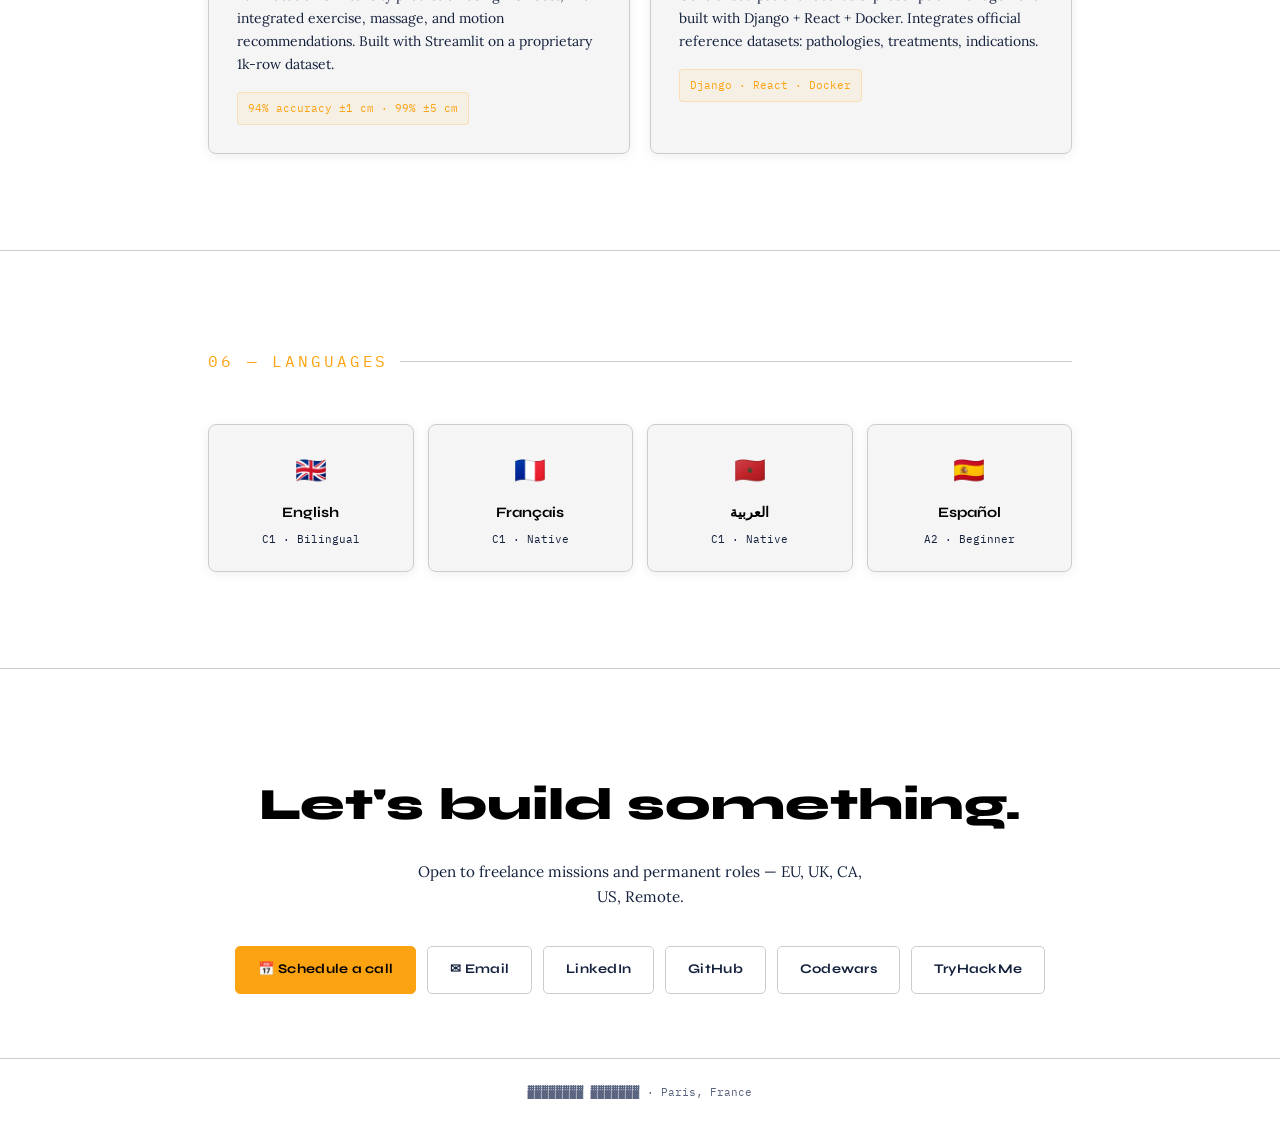
==== commit 5c09432d: "Fix language level typos" ====
--- a/index.html
+++ b/index.html
@@ -974,7 +974,8 @@
       <div class="lang-card">
         <div class="lang-flag">🇬🇧</div>
         <div class="lang-name">English</div>
-        <div class="lang-level">C1 · Bilingual</div>
+        <div class="lang-level" data-lang="en" class="vis">C1 · Bilingual</div>
+        <div class="lang-level" data-lang="fr">C1 · Bilingue</div>
       </div>
       <div class="lang-card">
         <div class="lang-flag">🇫🇷</div>
@@ -991,7 +992,8 @@
       <div class="lang-card">
         <div class="lang-flag">🇪🇸</div>
         <div class="lang-name">Español</div>
-        <div class="lang-level">A2</div>
+        <div class="lang-level" data-lang="en" class="vis">A2 · Beginner</div>
+        <div class="lang-level" data-lang="fr">A2 · Débutant</div>
       </div>
     </div>
   </div>
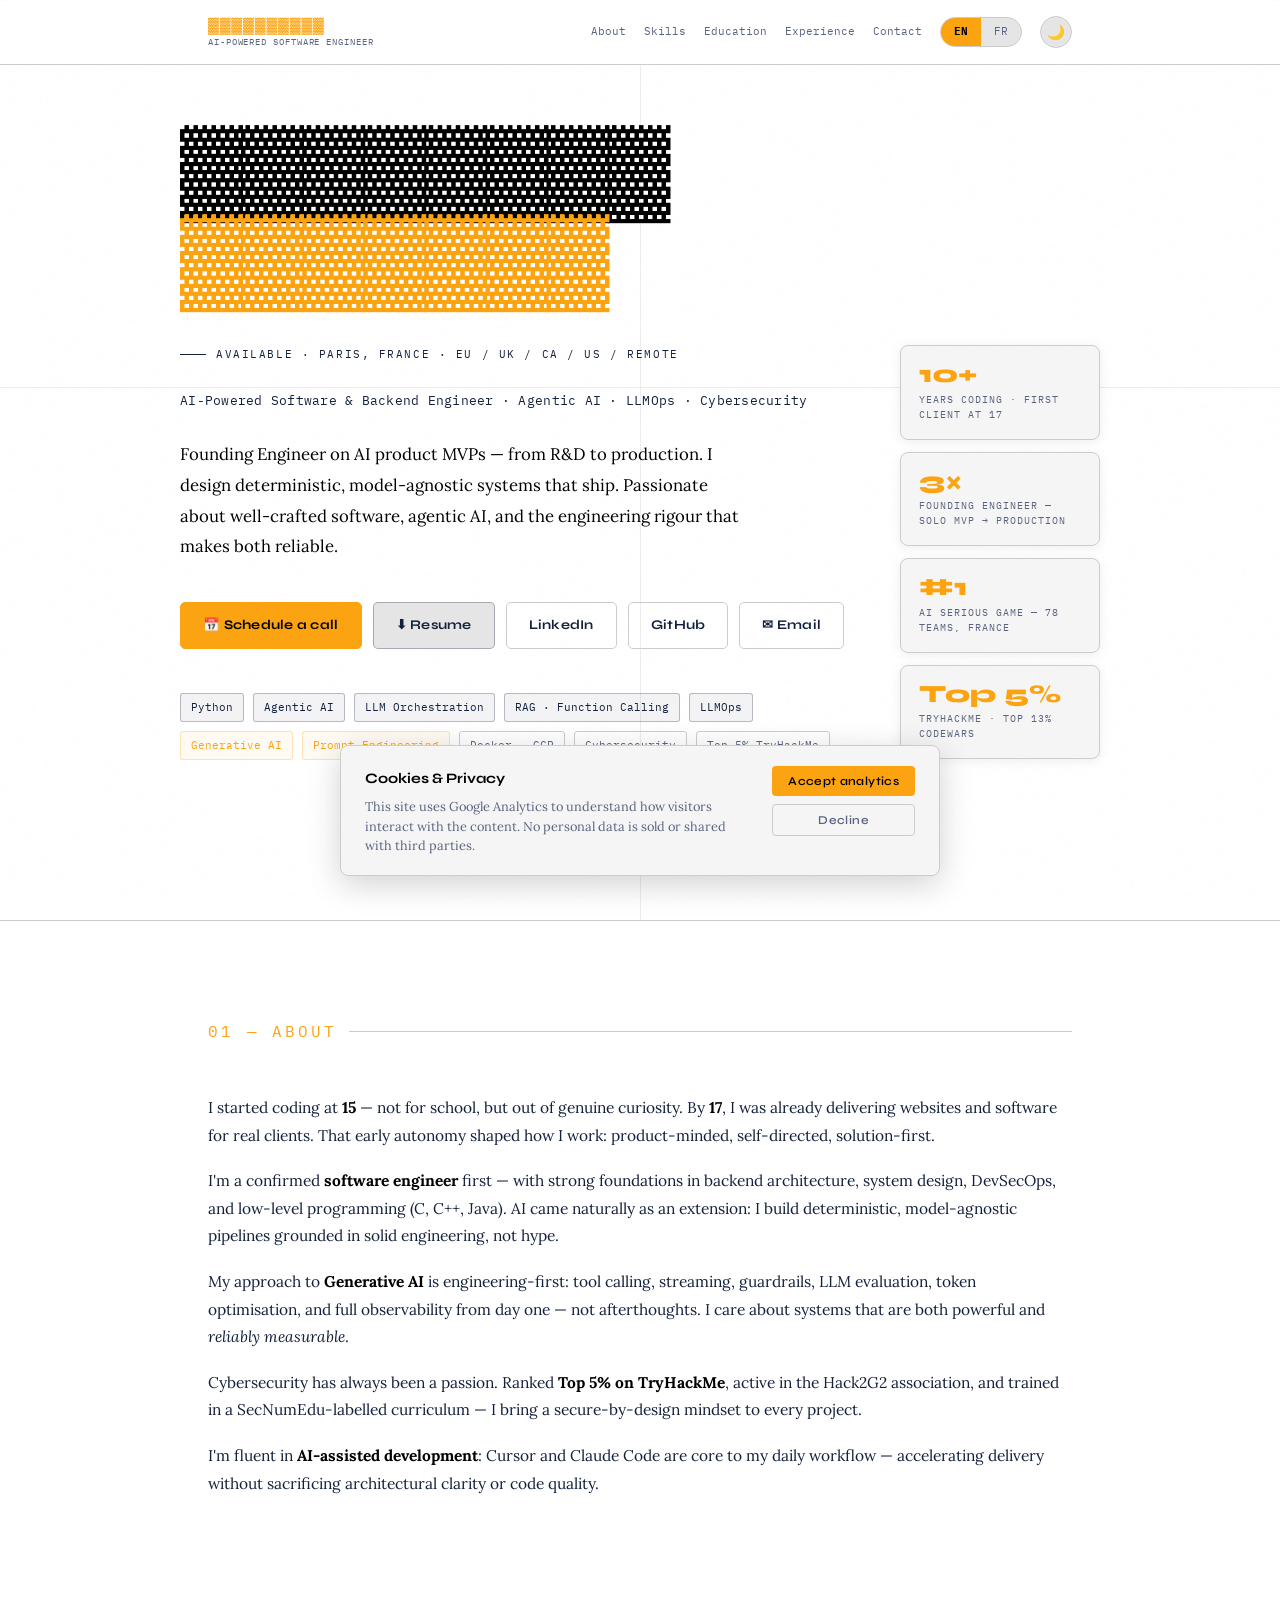
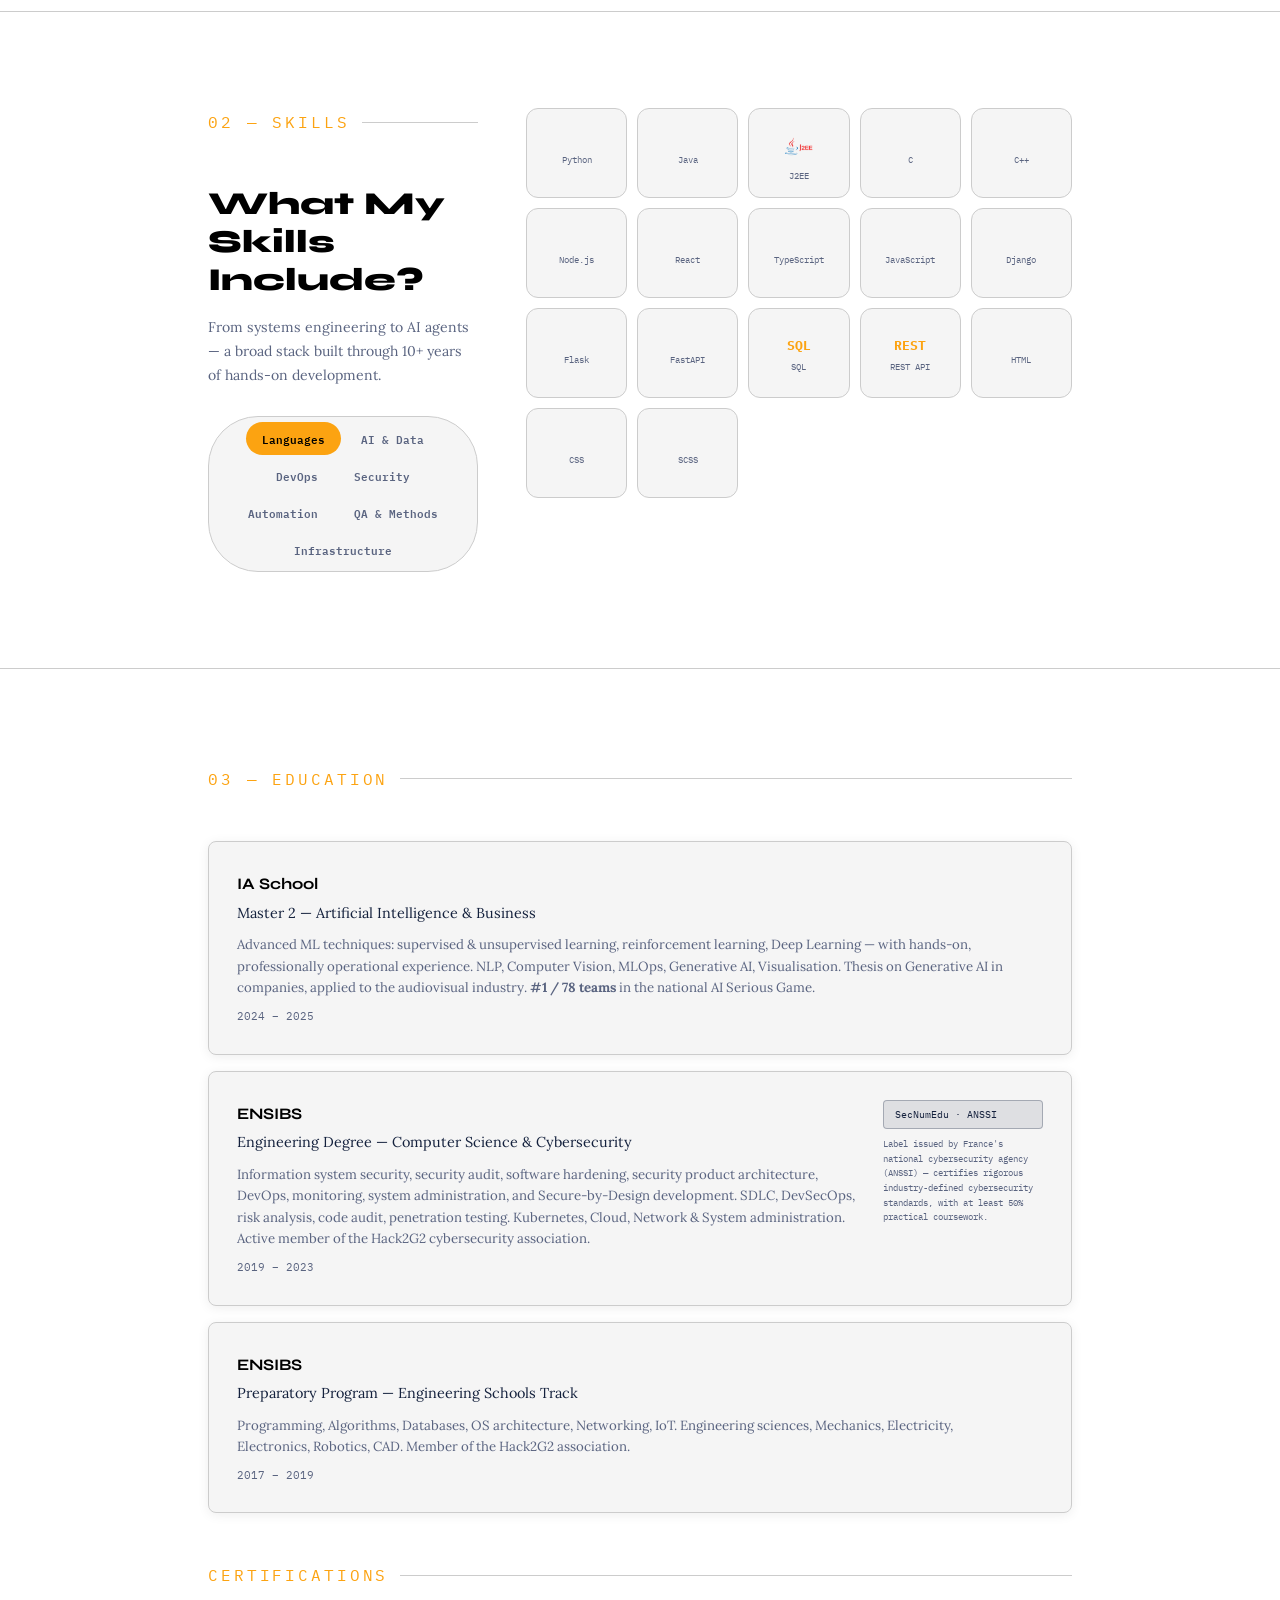
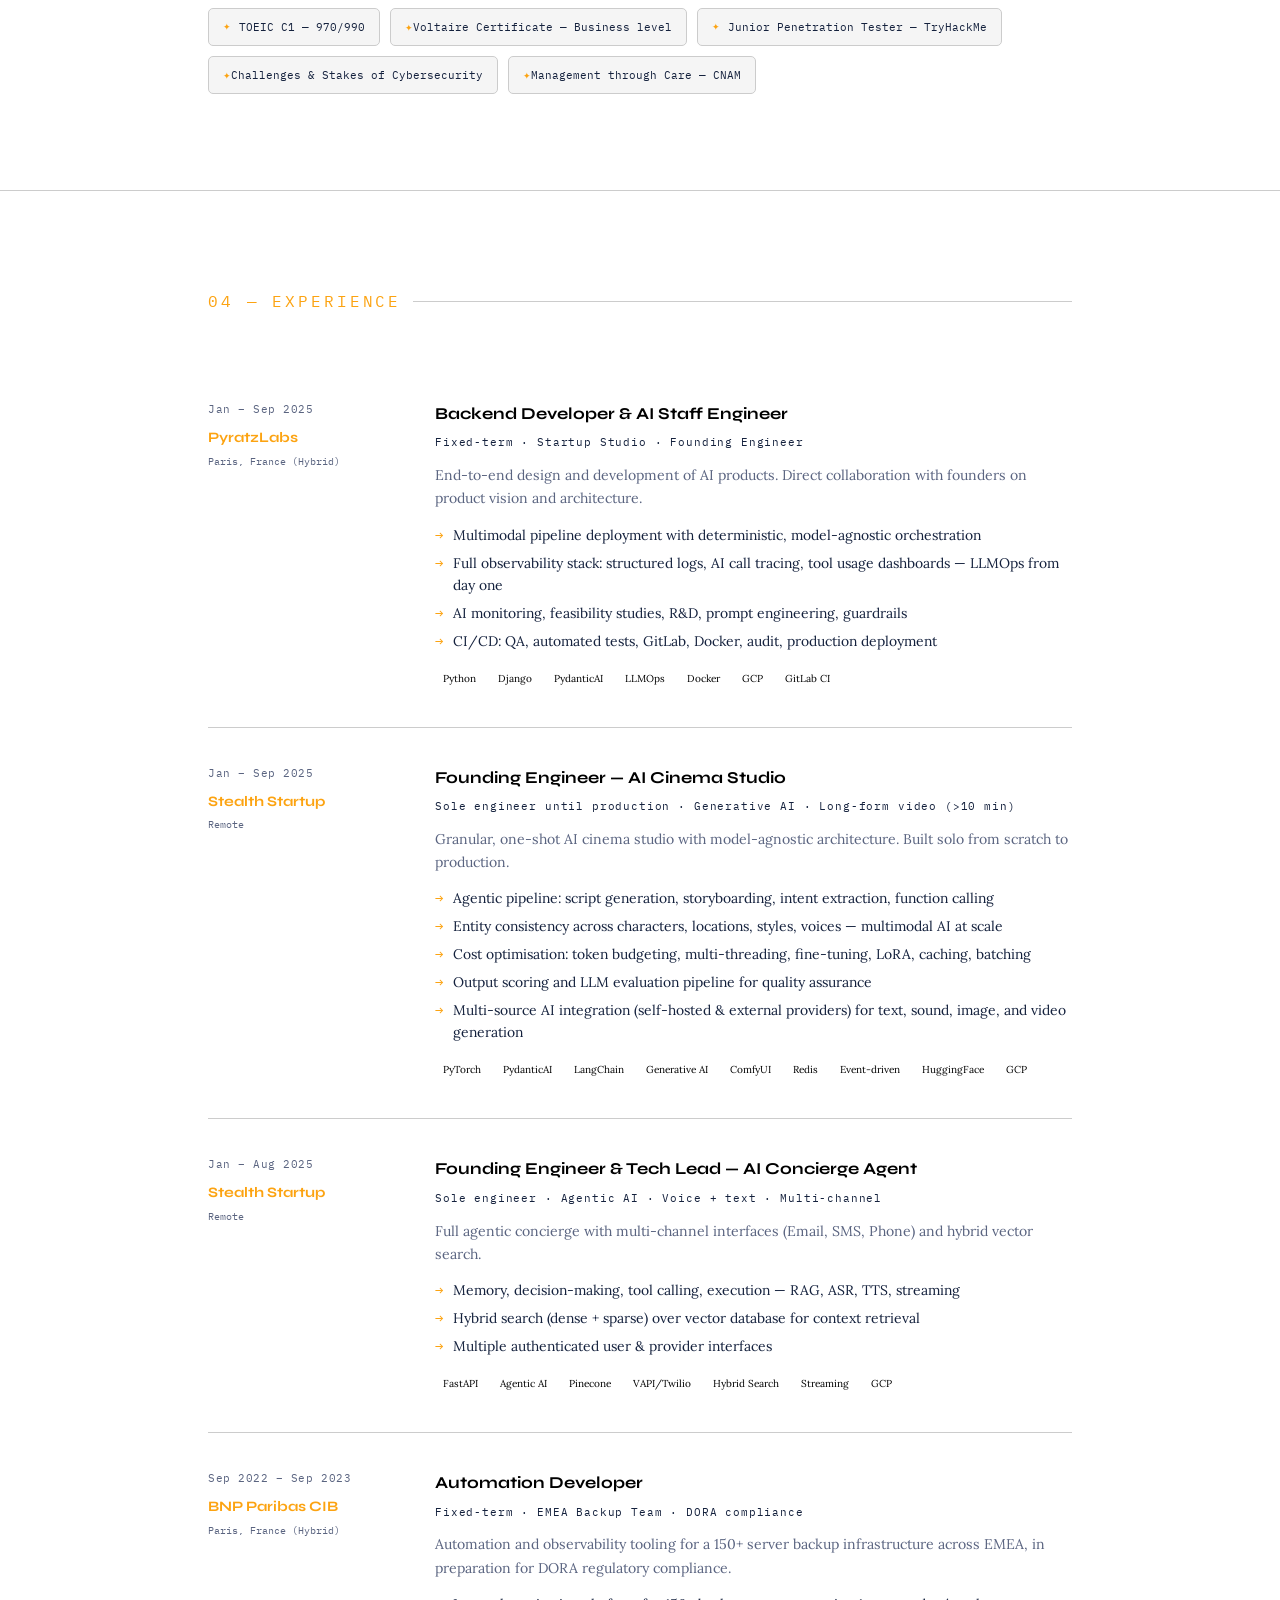
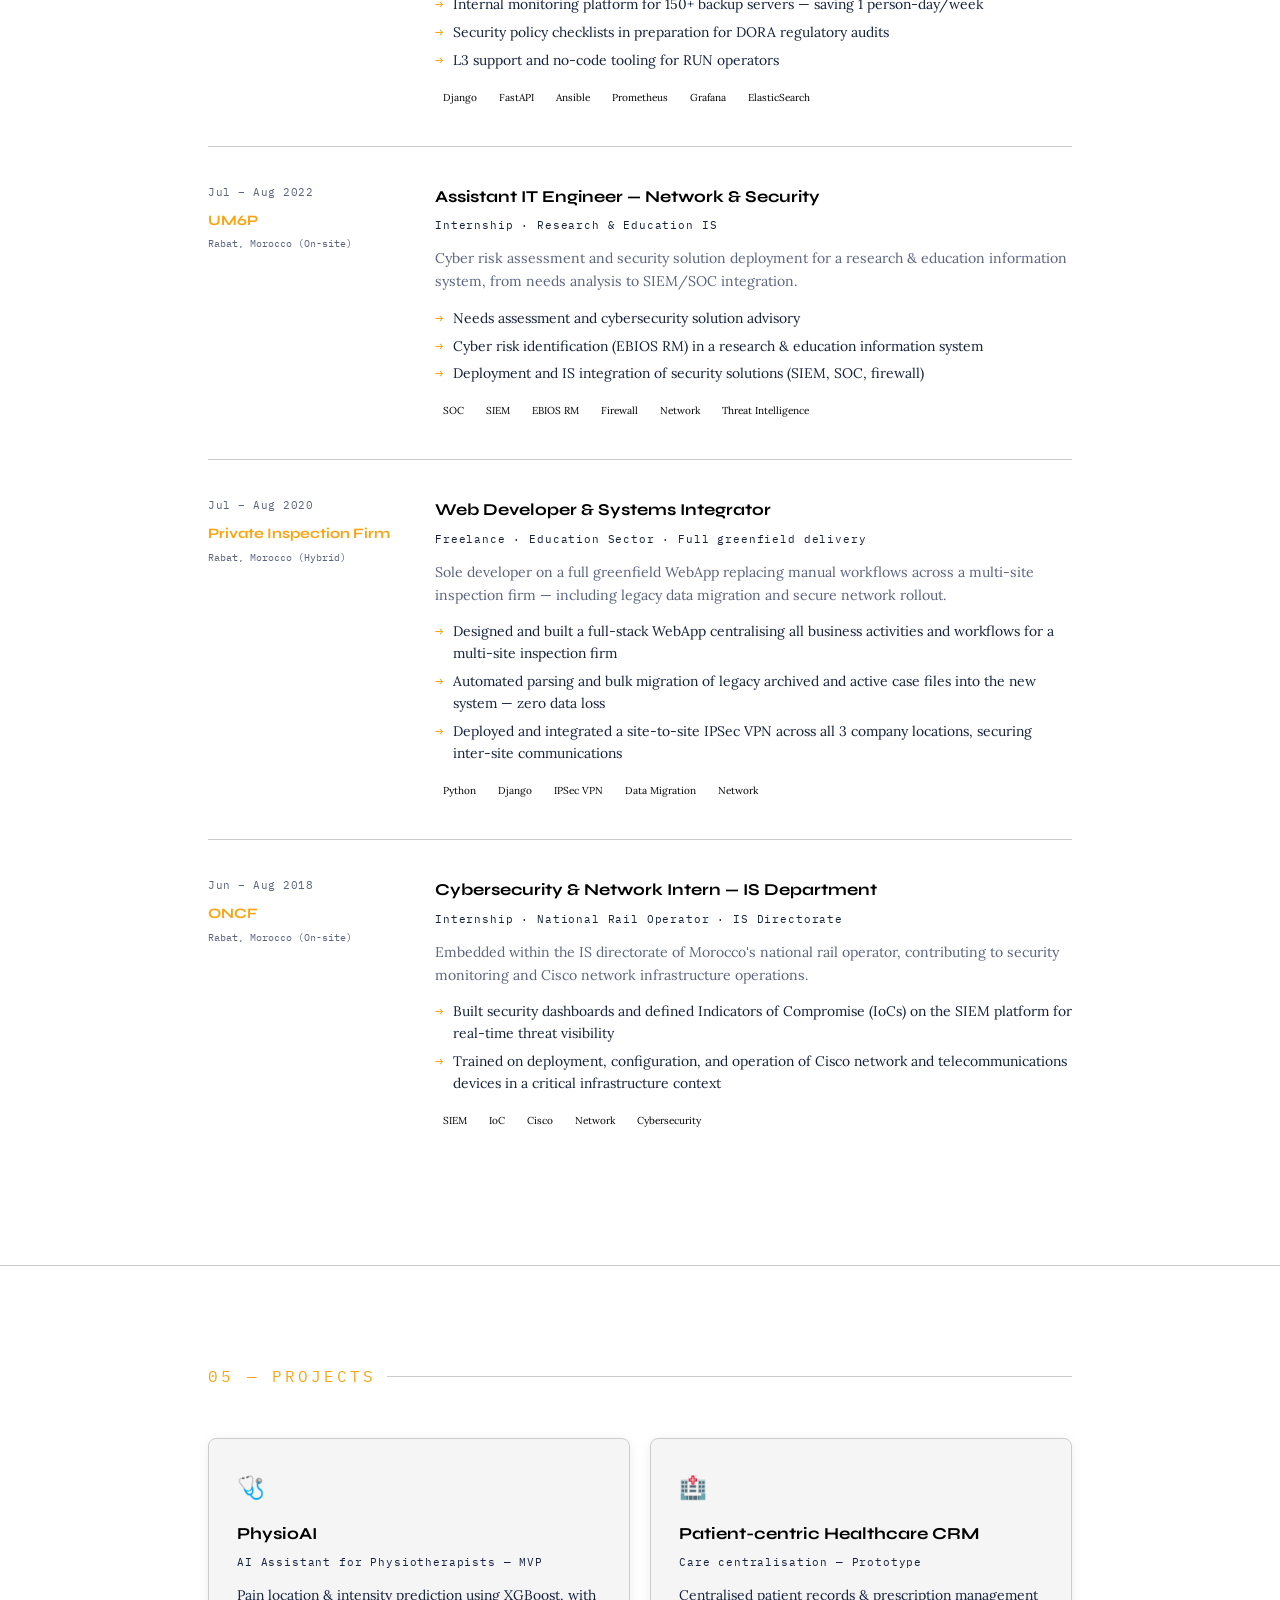
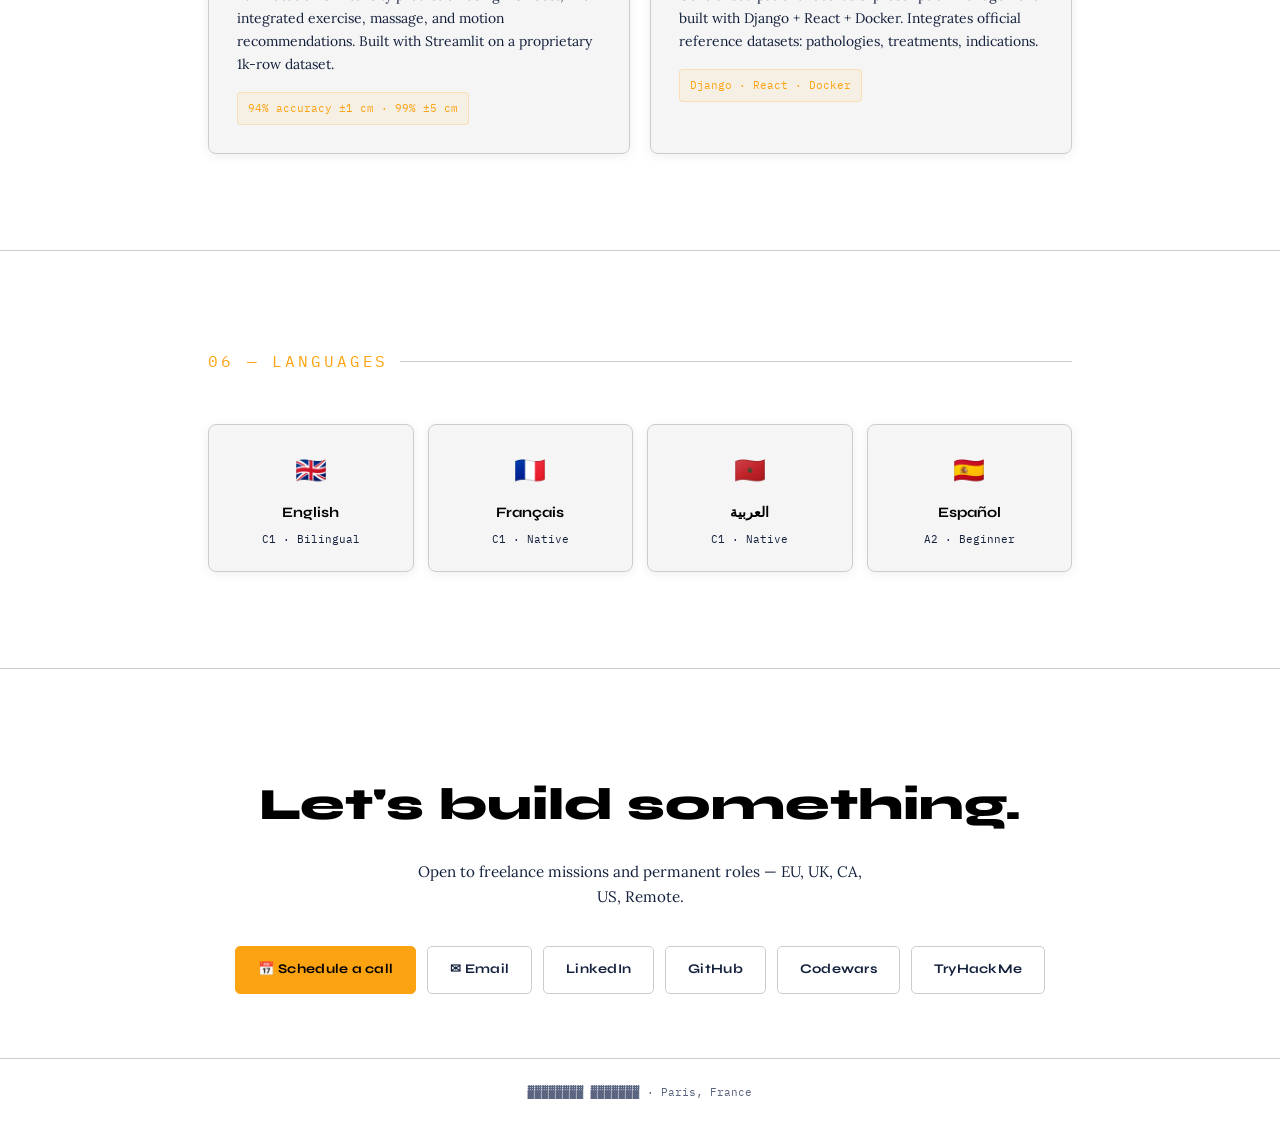
==== commit 998711ca: "Correct XP time" ====
--- a/index.html
+++ b/index.html
@@ -11,6 +11,8 @@
   <link rel="preconnect" href="https://fonts.googleapis.com" />
   <link rel="preconnect" href="https://fonts.gstatic.com" crossorigin />
   <link href="https://fonts.googleapis.com/css2?family=Syne:wght@400;600;700;800&family=IBM+Plex+Mono:wght@400;500&family=Lora:ital,wght@0,400;0,500;1,400&display=swap" rel="stylesheet" />
+  <link rel="icon" href="favicon.png" media="(prefers-color-scheme: light)" />
+  <link rel="icon" href="favicon-dark.png" media="(prefers-color-scheme: dark)" />
   <link rel="stylesheet" href="css/style.css" />
   <link rel="stylesheet" href="https://cdn.jsdelivr.net/gh/devicons/devicon@latest/devicon.min.css" />
   <!-- Google Analytics 4 — loaded only after cookie consent (GDPR) -->
@@ -137,7 +139,7 @@
 
     <div class="hero-stats">
       <div class="stat-card">
-        <div class="stat-num">8+</div>
+        <div class="stat-num">10+</div>
         <div class="stat-label" data-lang="en" class="vis">Years coding · first client at 17</div>
         <div class="stat-label" data-lang="fr">Ans de code · premier client à 17 ans</div>
       </div>
